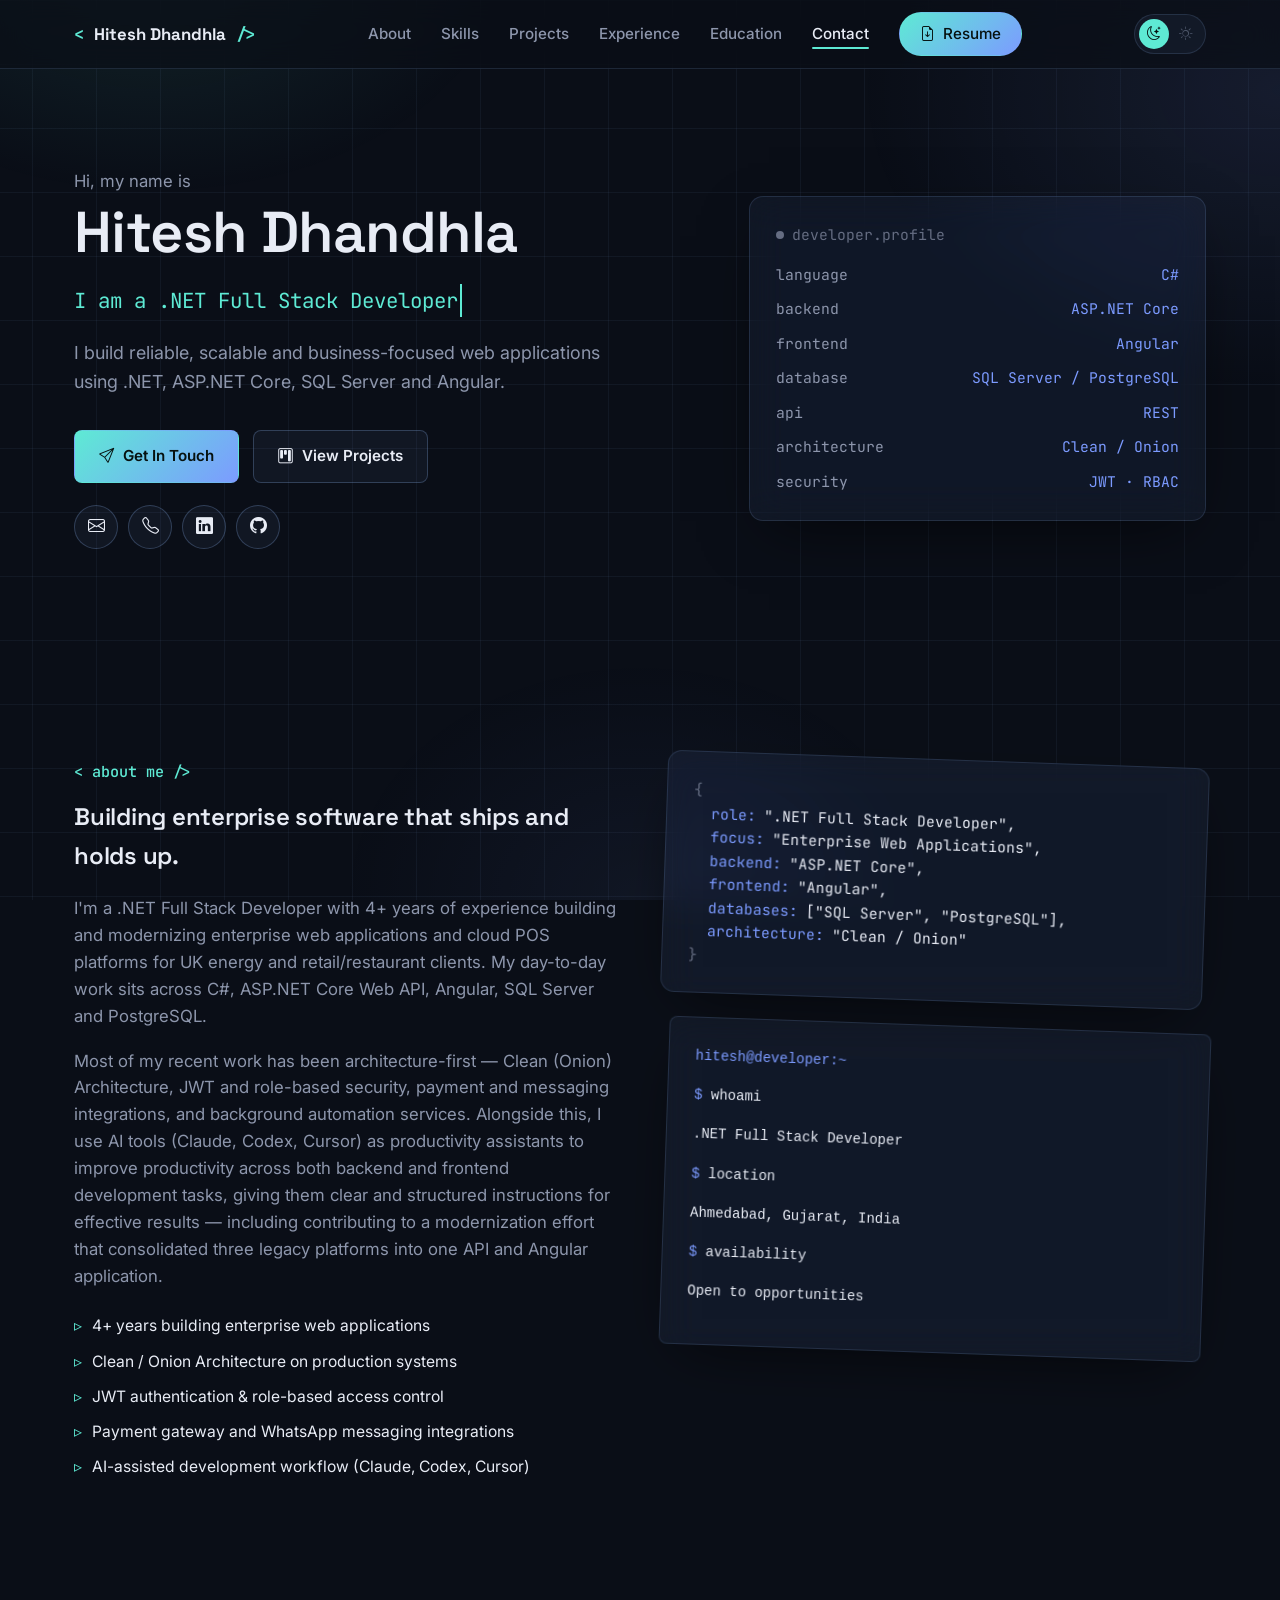
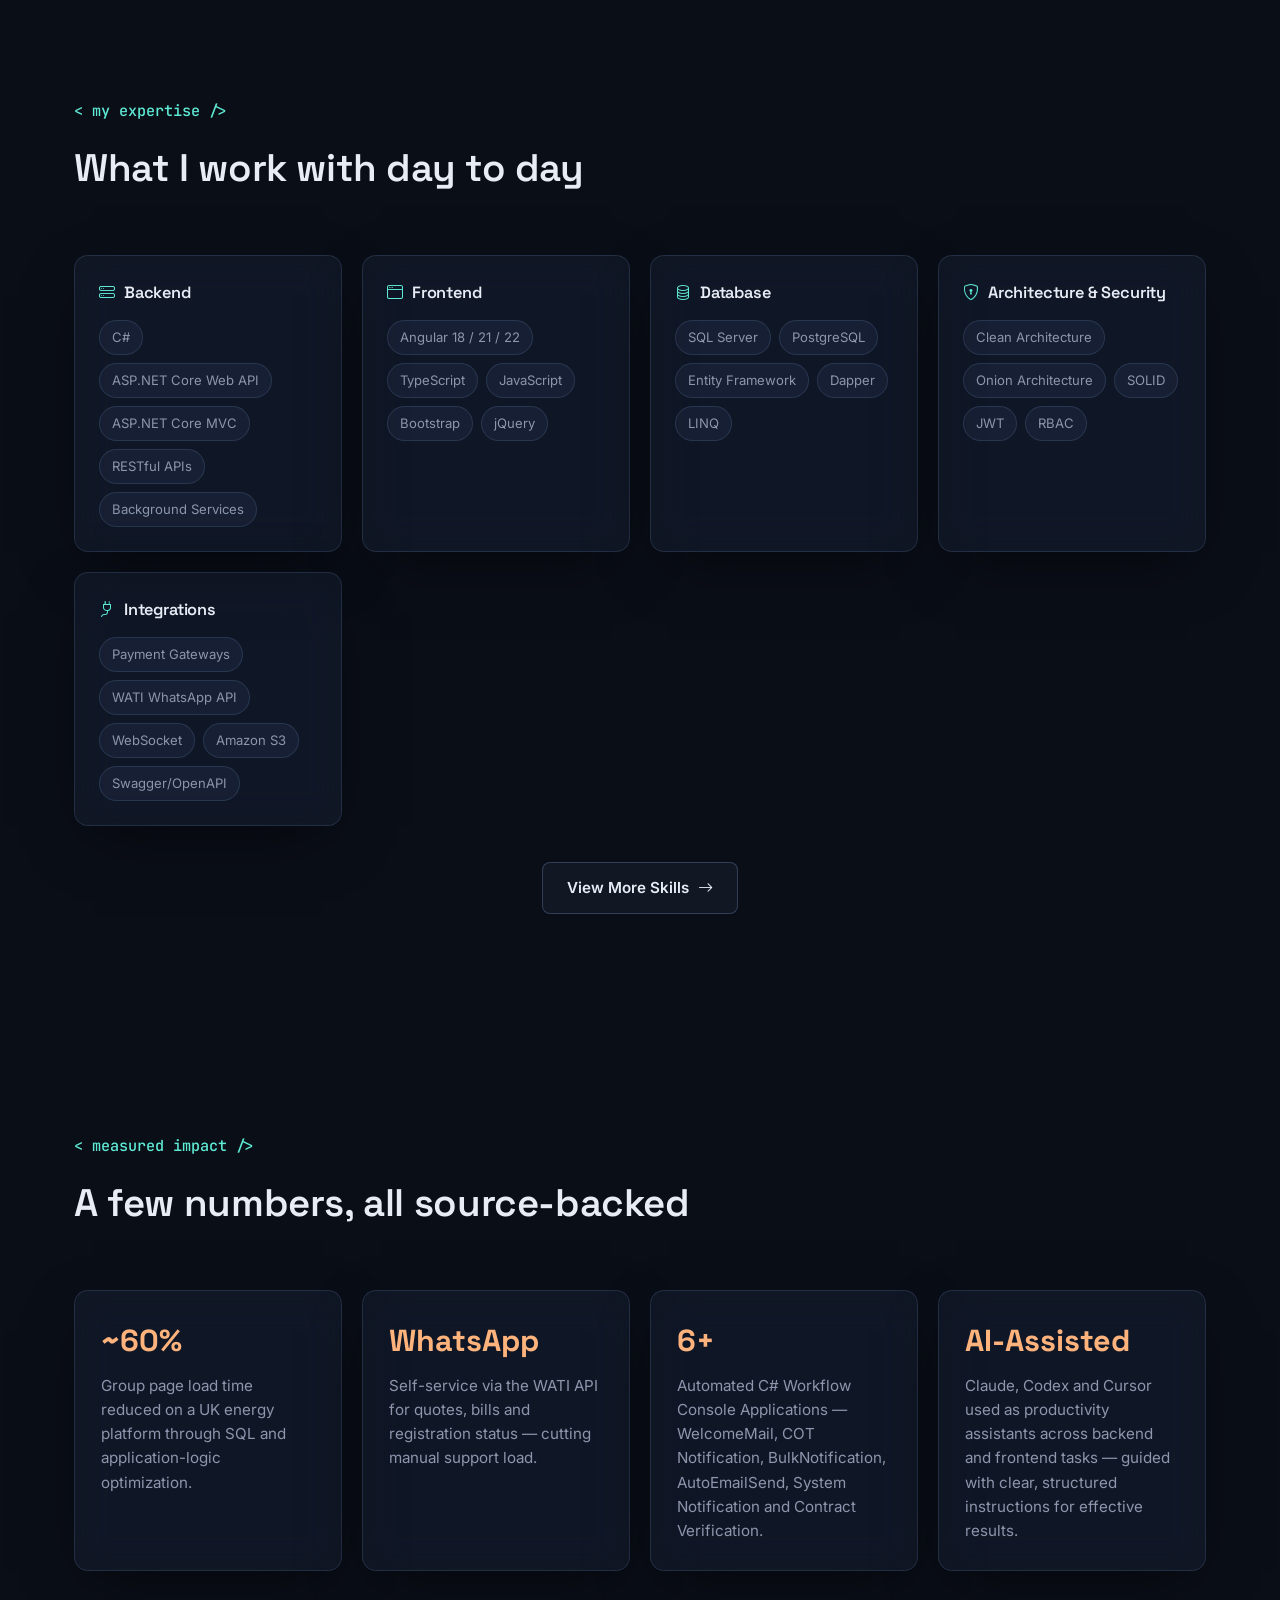
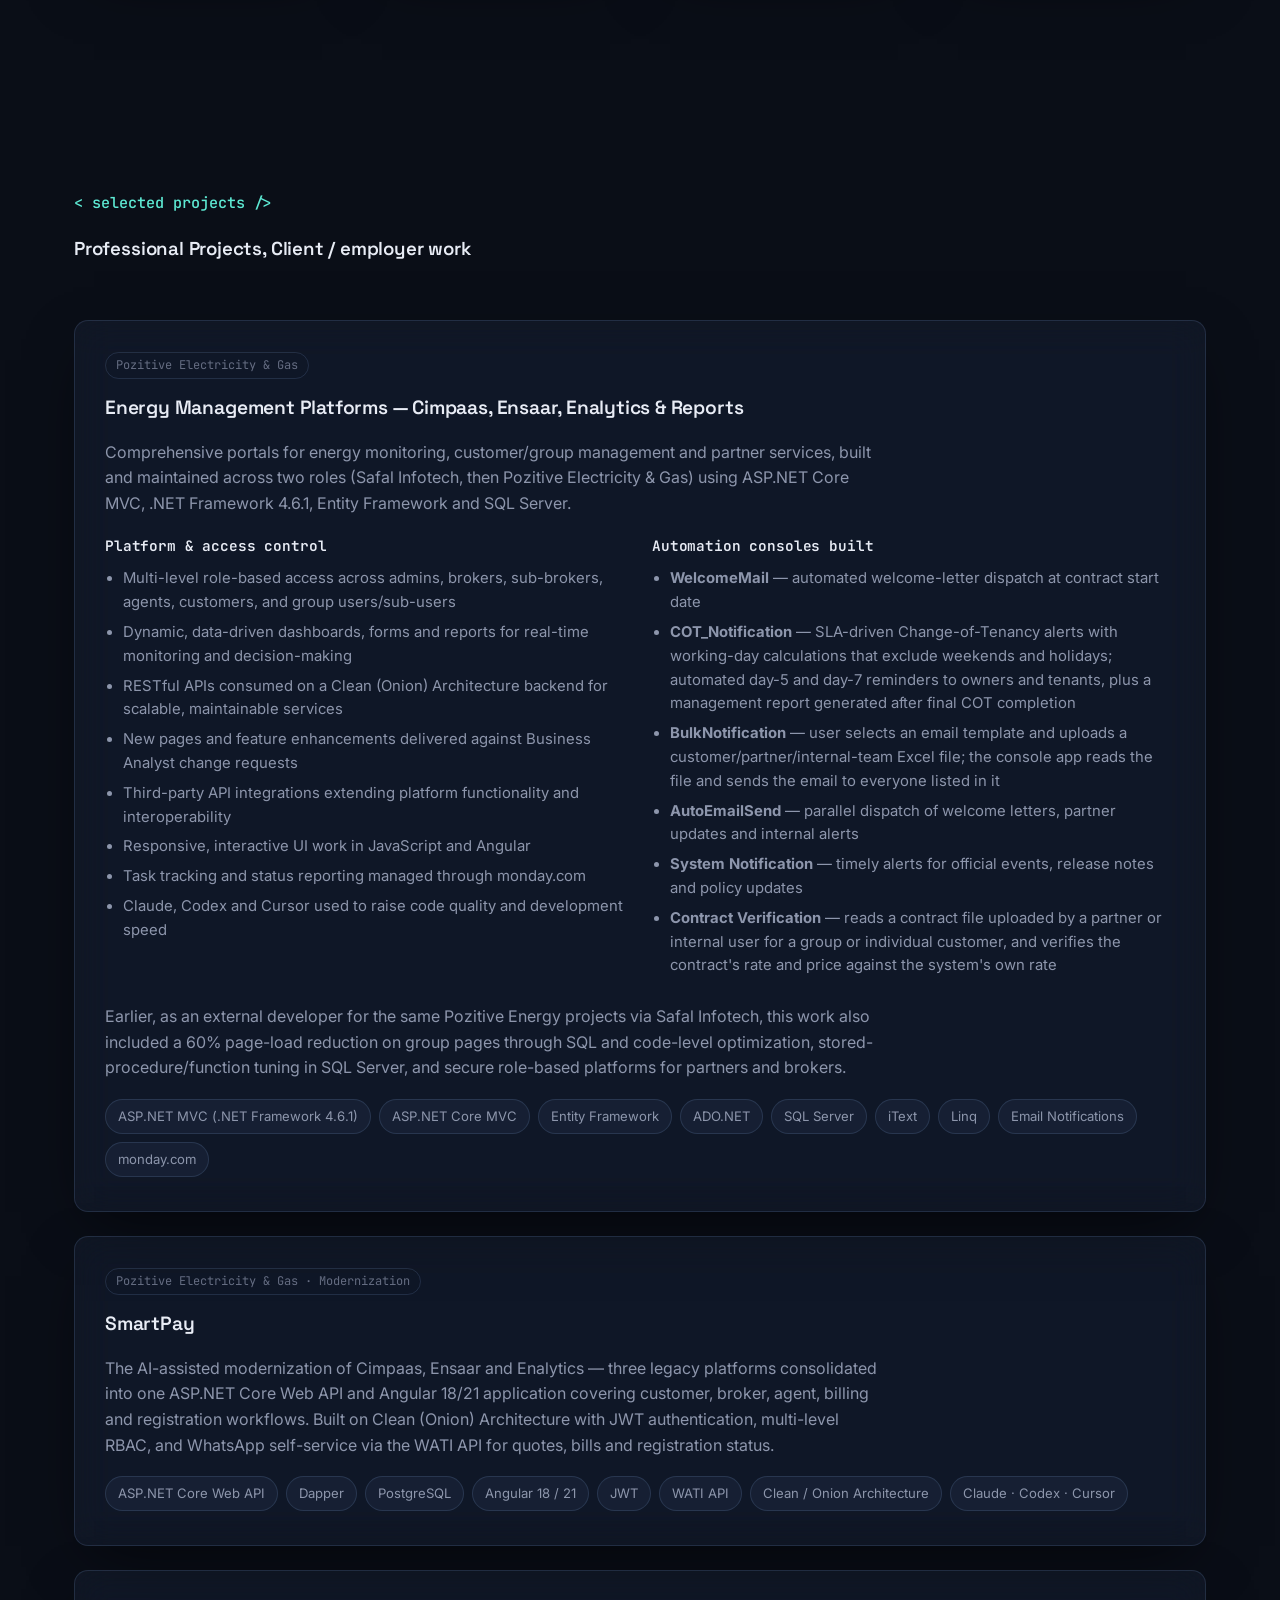
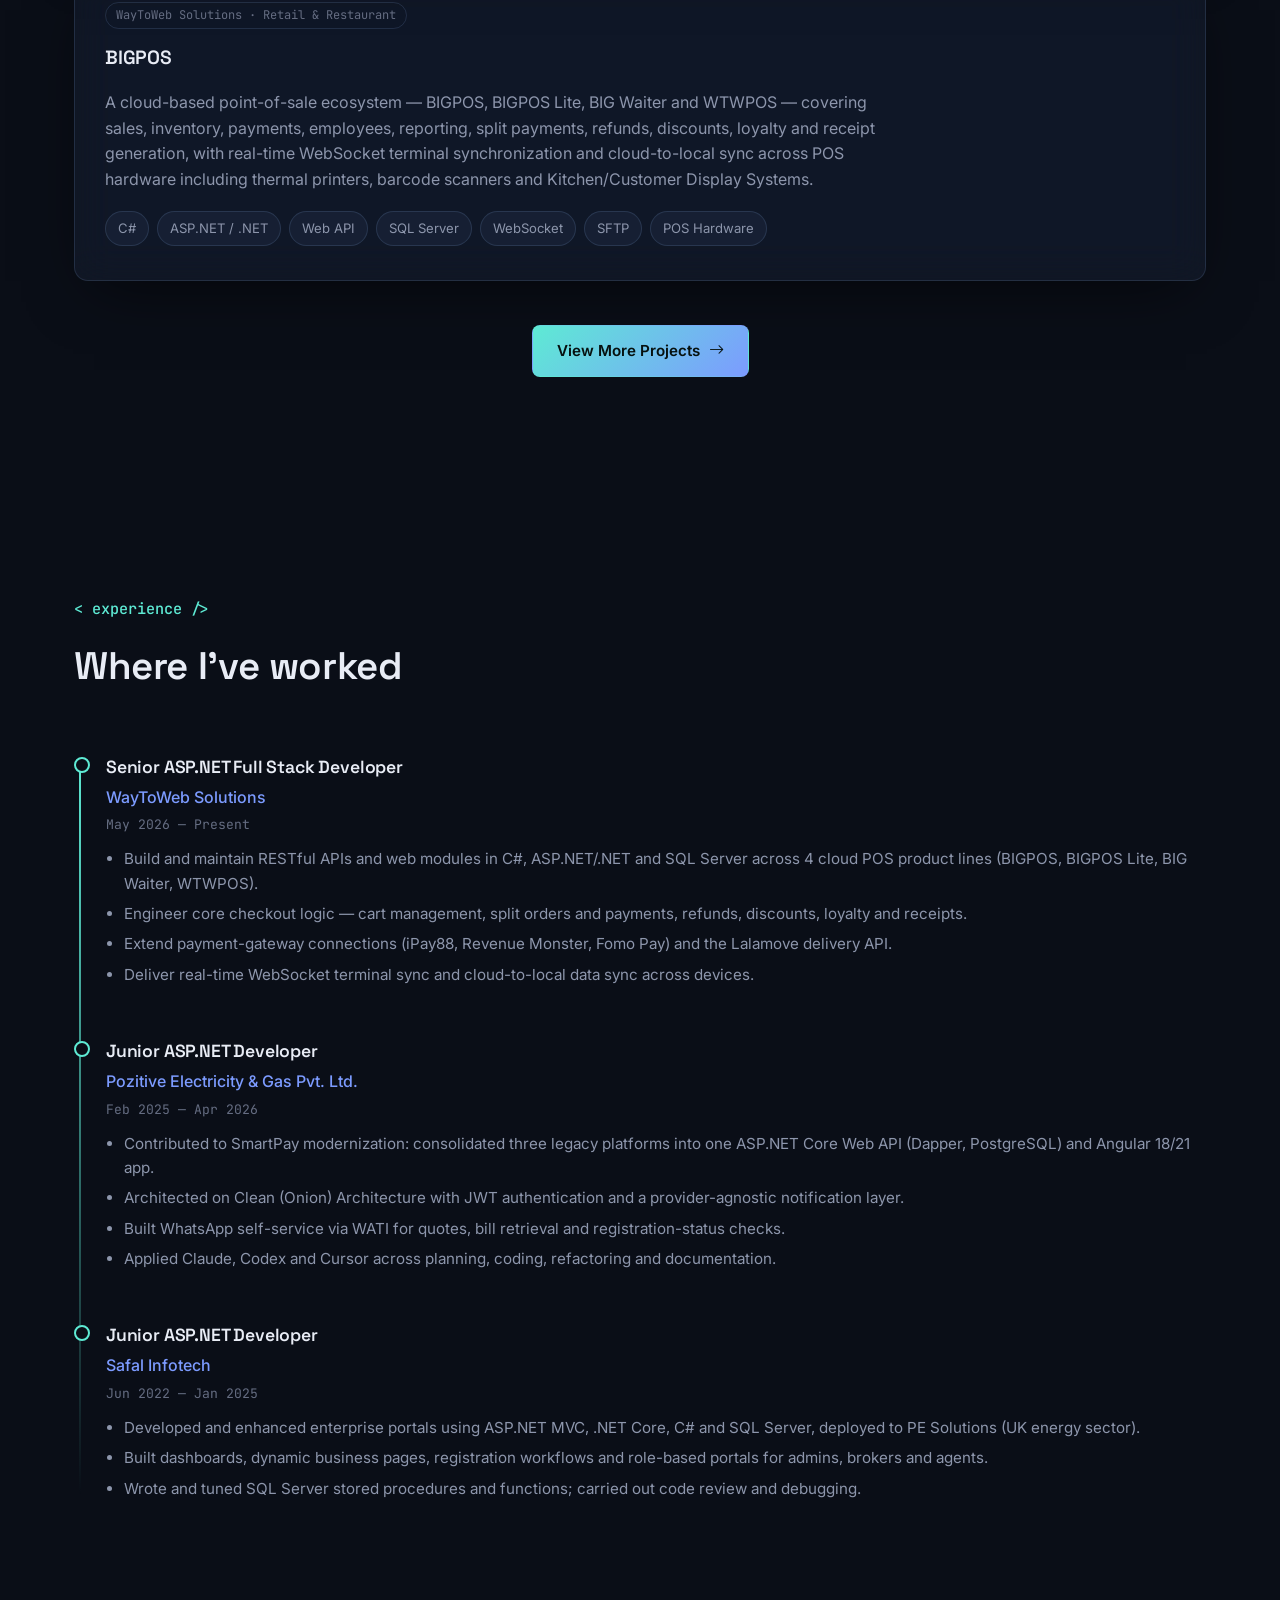
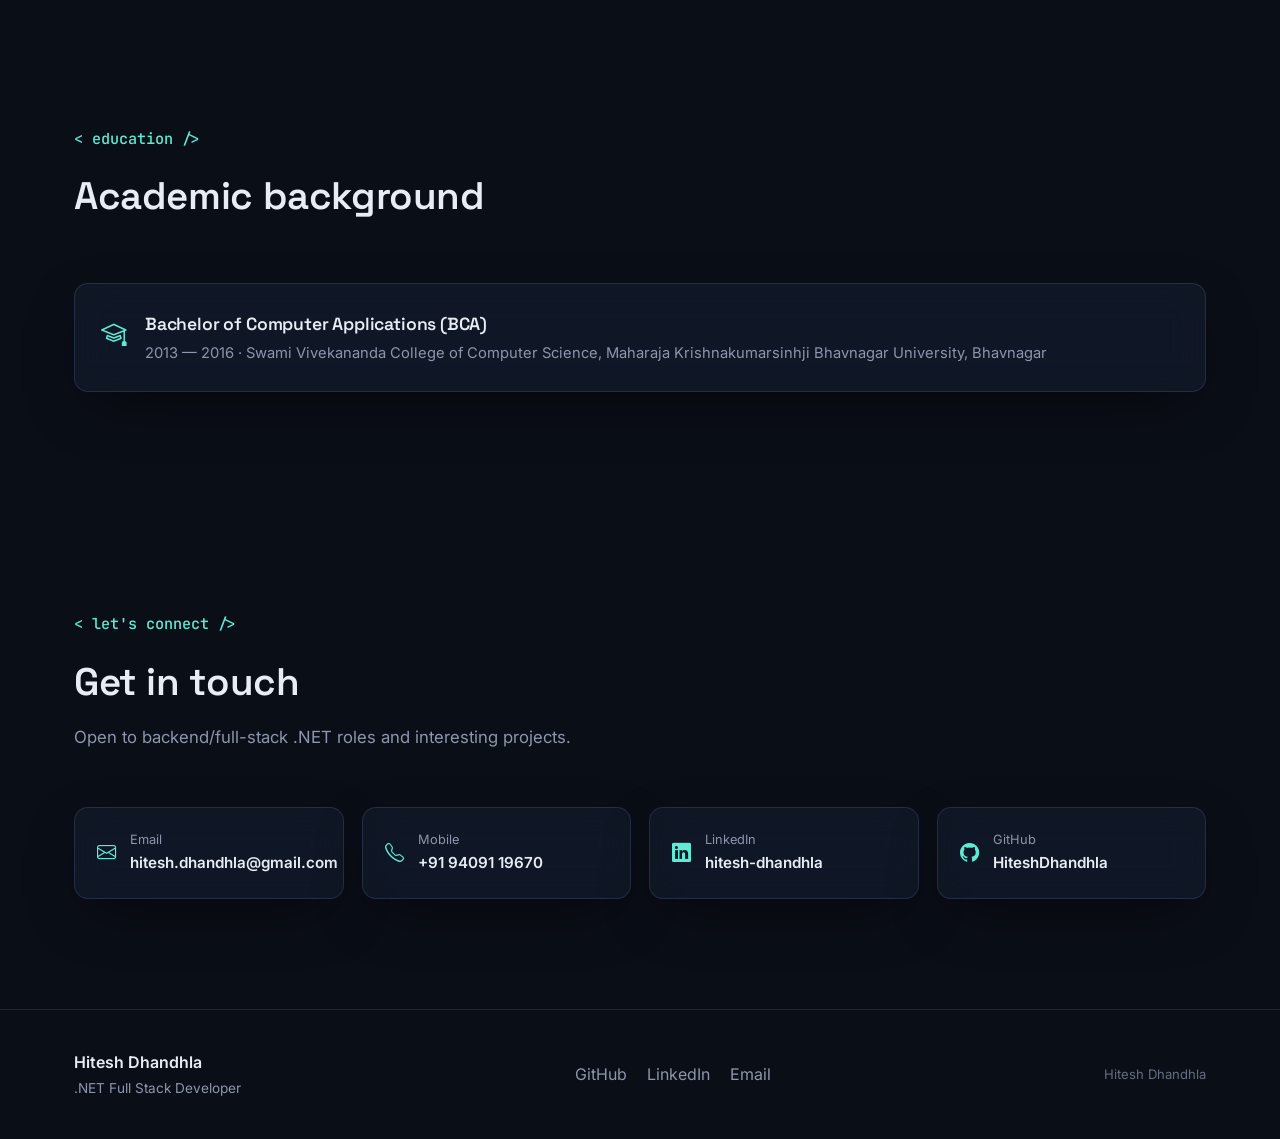
==== index.html @ 78065e62 "first commit" ====
<!doctype html>
<html lang="en">
<head>
<meta charset="UTF-8">
<meta name="viewport" content="width=device-width, initial-scale=1">
<title>Hitesh Dhandhla | .NET Full Stack Developer</title>
<meta name="description" content="Hitesh Dhandhla — .NET Full Stack Developer building reliable, scalable web applications with ASP.NET Core, Angular and SQL Server.">

<meta property="og:title" content="Hitesh Dhandhla | .NET Full Stack Developer">
<meta property="og:description" content="I build reliable, scalable and business-focused web applications using .NET, ASP.NET Core, SQL Server and Angular.">
<meta property="og:type" content="website">
<meta property="og:url" content="https://HiteshDhandhla.github.io/">
<meta name="twitter:card" content="summary">

<link rel="icon" href="assets/favicon/favicon.svg" type="image/svg+xml">

<link rel="stylesheet" href="https://cdn.jsdelivr.net/npm/bootstrap-icons@1.11.3/font/bootstrap-icons.css">
<link rel="stylesheet" href="https://cdn.jsdelivr.net/npm/aos@2.3.4/dist/aos.css">
<link rel="stylesheet" href="assets/css/style.css">
</head>
<body>

<div class="bg-schematic" aria-hidden="true"></div>
<div class="bg-glow" aria-hidden="true"></div>

<nav class="site-nav">
  <div class="container-narrow">
    <a href="index.html" class="brand"><span class="bracket">&lt;</span>Hitesh Dhandhla<span class="bracket">/&gt;</span></a>

    <ul class="nav-links" id="nav-links">
      <li><a href="#about">About</a></li>
      <li><a href="#expertise">Skills</a></li>
      <li><a href="#projects">Projects</a></li>
      <li><a href="#experience">Experience</a></li>
      <li><a href="#education">Education</a></li>
      <li><a href="#contact">Contact</a></li>
      <li><a class="nav-cta" href="resume/Hitesh_Dhandhla.pdf" target="_blank" rel="noopener"><i class="bi bi-file-earmark-arrow-down"></i> Resume</a></li>
    </ul>

    <div class="nav-right">
      <div class="theme-switch" role="group" aria-label="Theme">
        <button type="button" data-theme="dark" aria-pressed="true" aria-label="Dark theme"><i class="bi bi-moon-stars"></i></button>
        <button type="button" data-theme="light" aria-pressed="false" aria-label="Light theme"><i class="bi bi-sun"></i></button>
      </div>
      <button class="nav-toggle" aria-label="Open menu" aria-expanded="false" aria-controls="nav-links">
        <i class="bi bi-list"></i>
      </button>
    </div>
  </div>
</nav>

<main>

  <!-- Hero -->
  <section class="hero">
    <div class="container-narrow hero-grid">
      <div>
        <p class="hero-eyebrow" data-aos="fade-up">Hi, my name is</p>
        <h1 data-aos="fade-up" data-aos-delay="80">Hitesh Dhandhla</h1>
        <p class="hero-role" data-aos="fade-up" data-aos-delay="160">I am a <span id="hero-role-text"></span><span class="cursor">&nbsp;</span></p>
        <p class="hero-desc" data-aos="fade-up" data-aos-delay="240">I build reliable, scalable and business-focused web applications using .NET, ASP.NET Core, SQL Server and Angular.</p>
        <div class="hero-actions" data-aos="fade-up" data-aos-delay="320">
          <a href="#contact" class="btn btn-primary"><i class="bi bi-send"></i> Get In Touch</a>
          <a href="projects.html" class="btn btn-ghost"><i class="bi bi-kanban"></i> View Projects</a>
        </div>
        <div class="icon-btn-row" data-aos="fade-up" data-aos-delay="380">
          <a href="mailto:hitesh.dhandhla@gmail.com" class="icon-btn" aria-label="Email Hitesh"><i class="bi bi-envelope"></i></a>
          <a href="tel:+919409119670" class="icon-btn" aria-label="Call Hitesh"><i class="bi bi-telephone"></i></a>
          <a href="https://linkedin.com/in/hitesh-dhandhla" target="_blank" rel="noopener" class="icon-btn" aria-label="Hitesh on LinkedIn"><i class="bi bi-linkedin"></i></a>
          <a href="https://github.com/HiteshDhandhla" target="_blank" rel="noopener" class="icon-btn" aria-label="Hitesh on GitHub"><i class="bi bi-github"></i></a>
        </div>
      </div>

      <div class="glass dev-panel" data-aos="fade-left" data-aos-delay="200">
        <div class="panel-title"><span class="dot"></span> developer.profile</div>
        <ul>
          <li><span class="key">language</span><span class="val">C#</span></li>
          <li><span class="key">backend</span><span class="val">ASP.NET Core</span></li>
          <li><span class="key">frontend</span><span class="val">Angular</span></li>
          <li><span class="key">database</span><span class="val">SQL Server / PostgreSQL</span></li>
          <li><span class="key">api</span><span class="val">REST</span></li>
          <li><span class="key">architecture</span><span class="val">Clean / Onion</span></li>
          <li><span class="key">security</span><span class="val">JWT · RBAC</span></li>
        </ul>
      </div>
    </div>
  </section>

  <!-- About -->
  <section id="about">
    <div class="container-narrow">
      <div class="about-grid">
        <div data-aos="fade-up">
          <span class="code-label">&lt; about me /&gt;</span>
          <h2 style="margin-top:14px;">Building enterprise software that ships and holds up.</h2>
          <div class="about-copy" style="margin-top:20px;">
            <p>I'm a .NET Full Stack Developer with 4+ years of experience building and modernizing enterprise web applications and cloud POS platforms for UK energy and retail/restaurant clients. My day-to-day work sits across C#, ASP.NET Core Web API, Angular, SQL Server and PostgreSQL.</p>
            <!-- <p>Most of my recent work has been architecture-first — Clean (Onion) Architecture, JWT and role-based security, payment and messaging integrations, and background automation services — including contributing to an AI-assisted modernization (Claude, Codex, Cursor) that consolidated three legacy platforms into one API and Angular application.</p> -->
          <p>Most of my recent work has been architecture-first — Clean (Onion) Architecture, JWT and role-based security, payment and messaging integrations, and background automation services. Alongside this, I use AI tools (Claude, Codex, Cursor) as productivity assistants to improve productivity across both backend and frontend development tasks, giving them clear and structured instructions for effective results — including contributing to a modernization effort that consolidated three legacy platforms into one API and Angular application.</p>
		  </div>
          <ul class="about-highlights">
            <li>4+ years building enterprise web applications</li>
            <li>Clean / Onion Architecture on production systems</li>
            <li>JWT authentication &amp; role-based access control</li>
            <li>Payment gateway and WhatsApp messaging integrations</li>
            <li>AI-assisted development workflow (Claude, Codex, Cursor)</li>
          </ul>
        </div>

        <div data-aos="fade-left">
        <div class="glass snapshot-card">
          <div><span class="brace">{</span></div>
          <div class="snapshot-row"><span class="k">role:</span><span class="v">".NET Full Stack Developer",</span></div>
          <div class="snapshot-row"><span class="k">focus:</span><span class="v">"Enterprise Web Applications",</span></div>
          <div class="snapshot-row"><span class="k">backend:</span><span class="v">"ASP.NET Core",</span></div>
          <div class="snapshot-row"><span class="k">frontend:</span><span class="v">"Angular",</span></div>
          <div class="snapshot-row"><span class="k">databases:</span><span class="v">["SQL Server", "PostgreSQL"],</span></div>
          <div class="snapshot-row"><span class="k">architecture:</span><span class="v">"Clean / Onion"</span></div>
          <div><span class="brace">}</span></div>
        </div>
<div class="glass terminal">
      <div class="terminal-top">hitesh@developer:~</div>
      <p><span>$</span> whoami</p>
      <p>.NET Full Stack Developer</p>
      <p><span>$</span> location</p>
      <p>Ahmedabad, Gujarat, India</p>
      <p><span>$</span> availability</p>
      <p>Open to opportunities</p>
    </div>
      </div>
      </div>
    </div>
  </section>

  <!-- Expertise preview -->
  <section id="expertise">
    <div class="container-narrow">
      <div class="section-head" data-aos="fade-up">
        <span class="code-label">&lt; my expertise /&gt;</span>
        <h2>What I work with day to day</h2>
        <!-- <p>A curated snapshot — the full breakdown lives on the dedicated skills page.</p> -->
      </div>

      <div class="skill-groups" data-aos="fade-up">
        <div class="glass skill-card">
          <h3><i class="bi bi-hdd-stack"></i> Backend</h3>
          <div class="chip-row">
            <span class="chip">C#</span><span class="chip">ASP.NET Core Web API</span><span class="chip">ASP.NET Core MVC</span><span class="chip">RESTful APIs</span><span class="chip">Background Services</span>
          </div>
        </div>
        <div class="glass skill-card">
          <h3><i class="bi bi-window"></i> Frontend</h3>
          <div class="chip-row">
            <span class="chip">Angular 18 / 21 / 22</span><span class="chip">TypeScript</span><span class="chip">JavaScript</span><span class="chip">Bootstrap</span><span class="chip">jQuery</span>
          </div>
        </div>
        <div class="glass skill-card">
          <h3><i class="bi bi-database"></i> Database</h3>
          <div class="chip-row">
            <span class="chip">SQL Server</span><span class="chip">PostgreSQL</span><span class="chip">Entity Framework</span><span class="chip">Dapper</span><span class="chip">LINQ</span>
          </div>
        </div>
        <div class="glass skill-card">
          <h3><i class="bi bi-shield-lock"></i> Architecture &amp; Security</h3>
          <div class="chip-row">
            <span class="chip">Clean Architecture</span><span class="chip">Onion Architecture</span><span class="chip">SOLID</span><span class="chip">JWT</span><span class="chip">RBAC</span>
          </div>
        </div>
        <div class="glass skill-card">
          <h3><i class="bi bi-plug"></i> Integrations</h3>
          <div class="chip-row">
            <span class="chip">Payment Gateways</span><span class="chip">WATI WhatsApp API</span><span class="chip">WebSocket</span><span class="chip">Amazon S3</span><span class="chip">Swagger/OpenAPI</span>
          </div>
        </div>
      </div>

      <div data-aos="fade-up" style="text-align:center; margin-top:36px;">
        <a href="skills.html" class="btn btn-ghost">View More Skills <i class="bi bi-arrow-right"></i></a>
      </div>
    </div>
  </section>

  <!-- Achievements -->
  <section id="achievements">
    <div class="container-narrow">
      <div class="section-head" data-aos="fade-up">
        <span class="code-label">&lt; measured impact /&gt;</span>
        <h2>A few numbers, all source-backed</h2>
      </div>
      <div class="stat-row" data-aos="fade-up">
        <div class="glass stat-card">
          <div class="stat-num">~60%</div>
          <p>Group page load time reduced on a UK energy platform through SQL and application-logic optimization.</p>
        </div>
        <!-- <div class="glass stat-card"> -->
          <!-- <div class="stat-num">3 → 1</div> -->
          <!-- <p>Legacy platforms (Cimpaas, Ensaar, Enalytics) consolidated into a single ASP.NET Core API + Angular app.</p> -->
        <!-- </div> -->
        <!-- <div class="glass stat-card"> -->
          <!-- <div class="stat-num">3</div> -->
          <!-- <p>Payment gateways integrated, plus real-time WebSocket terminal sync across 4 POS products.</p> -->
        <!-- </div> -->
        <div class="glass stat-card">
          <div class="stat-num">WhatsApp</div>
          <p>Self-service via the WATI API for quotes, bills and registration status — cutting manual support load.</p>
		</div>
         <div class="glass stat-card">
           <div class="stat-num">6+</div>
           <p>Automated C# Workflow Console Applications — WelcomeMail, COT Notification, BulkNotification, AutoEmailSend, System Notification and Contract Verification.</p> 
       </div> 
        <!-- <div class="glass stat-card"> -->
          <!-- <div class="stat-num">6+</div> -->
          <!-- <p>User roles under one multi-level RBAC model — admins, brokers, sub-brokers, agents, customers and group sub-users.</p> -->
        <!-- </div> -->
        <div class="glass stat-card">
          <div class="stat-num">AI-Assisted</div>
            <p>Claude, Codex and Cursor used as productivity assistants across backend and frontend tasks — guided with clear, structured instructions for effective results.</p>
        </div>
      </div>
    </div>
  </section>

  <!-- Selected projects -->
  <section id="projects">
    <div class="container-narrow">
      <div class="section-head" data-aos="fade-up">
        <span class="code-label">&lt; selected projects /&gt;</span>
        <h3>Professional Projects, Client / employer work</h3>        
      </div>

      <!-- <div class="project-grid" data-aos="fade-up"> -->
         <article class="glass org-card" data-aos="fade-up">
        <span class="org-label">Pozitive Electricity & Gas</span>
        <h3>Energy Management Platforms — Cimpaas, Ensaar, Enalytics &amp; Reports</h3>
        <p class="desc">Comprehensive portals for energy monitoring, customer/group management and partner services, built and maintained across two roles (Safal Infotech, then Pozitive Electricity &amp; Gas) using ASP.NET Core MVC, .NET Framework 4.6.1, Entity Framework and SQL Server.</p>

        <div class="detail-columns">
          <div>
            <h4>Platform &amp; access control</h4>
            <ul>
              <li>Multi-level role-based access across admins, brokers, sub-brokers, agents, customers, and group users/sub-users</li>
              <li>Dynamic, data-driven dashboards, forms and reports for real-time monitoring and decision-making</li>
              <li>RESTful APIs consumed on a Clean (Onion) Architecture backend for scalable, maintainable services</li>
              <li>New pages and feature enhancements delivered against Business Analyst change requests</li>
              <li>Third-party API integrations extending platform functionality and interoperability</li>
              <li>Responsive, interactive UI work in JavaScript and Angular</li>
              <li>Task tracking and status reporting managed through monday.com</li>
              <li>Claude, Codex and Cursor used to raise code quality and development speed</li>
            </ul>
          </div>
          <div>
            <h4>Automation consoles built</h4>
            <ul>
  <li><strong>WelcomeMail</strong> — automated welcome-letter dispatch at contract start date</li>
  <li><strong>COT_Notification</strong> — SLA-driven Change-of-Tenancy alerts with working-day calculations that exclude weekends and holidays; automated day-5 and day-7 reminders to owners and tenants, plus a management report generated after final COT completion</li>
  <li><strong>BulkNotification</strong> — user selects an email template and uploads a customer/partner/internal-team Excel file; the console app reads the file and sends the email to everyone listed in it</li>
  <li><strong>AutoEmailSend</strong> — parallel dispatch of welcome letters, partner updates and internal alerts</li>
  <li><strong>System Notification</strong> — timely alerts for official events, release notes and policy updates</li>
  <li><strong>Contract Verification</strong> — reads a contract file uploaded by a partner or internal user for a group or individual customer, and verifies the contract's rate and price against the system's own rate</li>
</ul>
          </div>
        </div>

        <p class="desc" style="margin-top:4px;">Earlier, as an external developer for the same Pozitive Energy projects via Safal Infotech, this work also included a 60% page-load reduction on group pages through SQL and code-level optimization, stored-procedure/function tuning in SQL Server, and secure role-based platforms for partners and brokers.</p>

        <div class="chip-row">
          <span class="chip">ASP.NET MVC (.NET Framework 4.6.1)</span><span class="chip">ASP.NET Core MVC</span>
          <span class="chip">Entity Framework</span><span class="chip">ADO.NET</span><span class="chip">SQL Server</span><span class="chip">iText</span>
          <span class="chip">Linq</span><span class="chip">Email Notifications</span><span class="chip">monday.com</span>
        </div>
      </article>

      <article class="glass org-card" data-aos="fade-up">
        <span class="org-label">Pozitive Electricity &amp; Gas · Modernization</span>
        <h3>SmartPay</h3>
        <p class="desc">The AI-assisted modernization of Cimpaas, Ensaar and Enalytics — three legacy platforms consolidated into one ASP.NET Core Web API and Angular 18/21 application covering customer, broker, agent, billing and registration workflows. Built on Clean (Onion) Architecture with JWT authentication, multi-level RBAC, and WhatsApp self-service via the WATI API for quotes, bills and registration status.</p>
        <div class="chip-row">
          <span class="chip">ASP.NET Core Web API</span><span class="chip">Dapper</span><span class="chip">PostgreSQL</span>
          <span class="chip">Angular 18 / 21</span><span class="chip">JWT</span><span class="chip">WATI API</span>
          <span class="chip">Clean / Onion Architecture</span><span class="chip">Claude · Codex · Cursor</span>
        </div>
      </article>

      <article class="glass org-card" data-aos="fade-up">
        <span class="org-label">WayToWeb Solutions · Retail &amp; Restaurant</span>
        <h3>BIGPOS</h3>
        <p class="desc">A cloud-based point-of-sale ecosystem — BIGPOS, BIGPOS Lite, BIG Waiter and WTWPOS — covering sales, inventory, payments, employees, reporting, split payments, refunds, discounts, loyalty and receipt generation, with real-time WebSocket terminal synchronization and cloud-to-local sync across POS hardware including thermal printers, barcode scanners and Kitchen/Customer Display Systems.</p>
        <div class="chip-row">
          <span class="chip">C#</span><span class="chip">ASP.NET / .NET</span><span class="chip">Web API</span><span class="chip">SQL Server</span>
          <span class="chip">WebSocket</span><span class="chip">SFTP</span><span class="chip">POS Hardware</span>
        </div>
      </article>
    
      <!-- </div> -->

      <!-- In-progress teaser strip -->
      <!-- <div data-aos="fade-up" style="margin-top:40px;"> -->
        <!-- <p class="code-label" style="margin-bottom:16px; display:block;">&lt; currently building /&gt;</p> -->
        <!-- <div class="progress-strip"> -->
          <!-- <div class="glass progress-card"> -->
            <!-- <span class="status-chip">Planning &amp; Architecture</span> -->
            <!-- <h4>DhanvantariCare</h4> -->
            <!-- <p>A modular Clean/Onion-Architecture healthcare platform spanning hospitals, clinics, pharmacy, labs and a patient portal.</p> -->
            <!-- <a href="projects.html#dhanvantaricare">View roadmap <i class="bi bi-arrow-right"></i></a> -->
          <!-- </div> -->
          <!-- <div class="glass progress-card"> -->
            <!-- <span class="status-chip">Planning &amp; Architecture</span> -->
            <!-- <h4>RatnakarLabs — Ratnakar Commerce</h4> -->
            <!-- <p>A microservices e-commerce platform behind a YARP gateway, with matching Angular and React clients.</p> -->
            <!-- <a href="projects.html#ratnakarlabs">View roadmap <i class="bi bi-arrow-right"></i></a> -->
          <!-- </div> -->
        <!-- </div> -->
      <!-- </div> -->

      <div data-aos="fade-up" style="text-align:center; margin-top:44px;">
        <a href="projects.html" class="btn btn-primary">View More Projects <i class="bi bi-arrow-right"></i></a>
      </div>
    </div>
  </section>

  <!-- Experience -->
  <section id="experience">
    <div class="container-narrow">
      <div class="section-head" data-aos="fade-up">
        <span class="code-label">&lt; experience /&gt;</span>
        <h2>Where I've worked</h2>
      </div>

      <div class="timeline" data-aos="fade-up">
        <div class="timeline-item">
          <h3 class="role">Senior ASP.NET Full Stack Developer</h3>
          <p class="org">WayToWeb Solutions</p>
          <span class="dates">May 2026 — Present</span>
          <ul>
            <li>Build and maintain RESTful APIs and web modules in C#, ASP.NET/.NET and SQL Server across 4 cloud POS product lines (BIGPOS, BIGPOS Lite, BIG Waiter, WTWPOS).</li>
            <li>Engineer core checkout logic — cart management, split orders and payments, refunds, discounts, loyalty and receipts.</li>
            <li>Extend payment-gateway connections (iPay88, Revenue Monster, Fomo Pay) and the Lalamove delivery API.</li>
            <li>Deliver real-time WebSocket terminal sync and cloud-to-local data sync across devices.</li>
          </ul>
        </div>
        <div class="timeline-item">
          <h3 class="role">Junior ASP.NET Developer</h3>
          <p class="org">Pozitive Electricity &amp; Gas Pvt. Ltd.</p>
          <span class="dates">Feb 2025 — Apr 2026</span>
          <ul>
            <li>Contributed to SmartPay modernization: consolidated three legacy platforms into one ASP.NET Core Web API (Dapper, PostgreSQL) and Angular 18/21 app.</li>
            <li>Architected on Clean (Onion) Architecture with JWT authentication and a provider-agnostic notification layer.</li>
            <li>Built WhatsApp self-service via WATI for quotes, bill retrieval and registration-status checks.</li>
            <li>Applied Claude, Codex and Cursor across planning, coding, refactoring and documentation.</li>
          </ul>
        </div>
        <div class="timeline-item">
          <h3 class="role">Junior ASP.NET Developer</h3>
          <p class="org">Safal Infotech</p>
          <span class="dates">Jun 2022 — Jan 2025</span>
          <ul>
            <li>Developed and enhanced enterprise portals using ASP.NET MVC, .NET Core, C# and SQL Server, deployed to PE Solutions (UK energy sector).</li>
            <li>Built dashboards, dynamic business pages, registration workflows and role-based portals for admins, brokers and agents.</li>
            <li>Wrote and tuned SQL Server stored procedures and functions; carried out code review and debugging.</li>
          </ul>
        </div>
      </div>
    </div>
  </section>

  <!-- Education -->
  <section id="education">
    <div class="container-narrow">
      <div class="section-head" data-aos="fade-up">
        <span class="code-label">&lt; education /&gt;</span>
        <h2>Academic background</h2>
      </div>
      <div class="glass edu-card" data-aos="fade-up">
        <i class="bi bi-mortarboard"></i>
        <div>
          <h3>Bachelor of Computer Applications (BCA)</h3>
          <p>2013 — 2016 · Swami Vivekananda College of Computer Science, Maharaja Krishnakumarsinhji Bhavnagar University, Bhavnagar</p>
        </div>
      </div>
    </div>
  </section>

  <!-- Contact -->
  <section id="contact">
    <div class="container-narrow">
      <div class="section-head" data-aos="fade-up">
        <span class="code-label">&lt; let's connect /&gt;</span>
        <h2>Get in touch</h2>
        <p>Open to backend/full-stack .NET roles and interesting projects.</p>
      </div>
      <div class="contact-grid" data-aos="fade-up">
        <a class="glass contact-card" href="mailto:hitesh.dhandhla@gmail.com">
          <i class="bi bi-envelope"></i>
          <div><span class="label">Email</span><span class="value">hitesh.dhandhla@gmail.com</span></div>
        </a>
        <a class="glass contact-card" href="tel:+919409119670">
          <i class="bi bi-telephone"></i>
          <div><span class="label">Mobile</span><span class="value">+91 94091 19670</span></div>
        </a>
        <a class="glass contact-card" href="https://linkedin.com/in/hitesh-dhandhla" target="_blank" rel="noopener">
          <i class="bi bi-linkedin"></i>
          <div><span class="label">LinkedIn</span><span class="value">hitesh-dhandhla</span></div>
        </a>
        <a class="glass contact-card" href="https://github.com/HiteshDhandhla" target="_blank" rel="noopener">
          <i class="bi bi-github"></i>
          <div><span class="label">GitHub</span><span class="value">HiteshDhandhla</span></div>
        </a>
      </div>
    </div>
  </section>

</main>

<footer>
  <div class="container-narrow footer-row">
    <div class="footer-brand">Hitesh Dhandhla<span>.NET Full Stack Developer</span></div>
    <div class="footer-links">
      <a href="https://github.com/HiteshDhandhla" target="_blank" rel="noopener">GitHub</a>
      <a href="https://linkedin.com/in/hitesh-dhandhla" target="_blank" rel="noopener">LinkedIn</a>
      <a href="mailto:hitesh.dhandhla@gmail.com">Email</a>
    </div>
    <!-- <div class="footer-meta">&copy; <span id="footer-year"></span> Hitesh Dhandhla · Built with HTML, CSS &amp; JavaScript</div> -->
    <div class="footer-meta">Hitesh Dhandhla</div>
  </div>
</footer>

<script src="https://cdn.jsdelivr.net/npm/aos@2.3.4/dist/aos.js"></script>
<script src="assets/js/theme.js"></script>
<script src="assets/js/main.js"></script>
</body>
</html>
---- assets/css/style.css ----
/* ==========================================================================
   Hitesh Dhandhla — Portfolio
   Design language: "signal & schematic" — a dark engineering-blueprint
   surface (not a terminal-green hacker cliché), teal/indigo signal accents,
   glass panels that read like instrument panes rather than generic SaaS
   cards. Code-style labels are used sparingly, as the on-brand identity
   marker requested for the brief, not as decoration on every line.
   ========================================================================== */

/* ---- Fonts ---- */
@import url('https://fonts.googleapis.com/css2?family=Space+Grotesk:wght@400;500;600;700&family=Inter:wght@400;500;600;700&family=JetBrains+Mono:wght@400;500;600&display=swap');

/* ---- Design tokens ---- */
:root {
  color-scheme: dark;

  /* Dark (default) */
  --bg: #0a0e17;
  --bg-2: #0d1320;
  --surface: rgba(150, 180, 255, 0.055);
  --surface-strong: rgba(150, 180, 255, 0.09);
  --glass-border: rgba(150, 190, 255, 0.14);
  --glass-border-strong: rgba(150, 190, 255, 0.24);
  --text: #e8ecf5;
  --muted: #8d96ac;
  --muted-2: #656d82;
  --accent: #5eead4;       /* signal teal */
  --accent-2: #7c9bff;     /* indigo blue */
  --accent-warm: #ffb37c;  /* used only for the achievements strip */
  --danger: #ff8a8a;
  --shadow: 0 20px 60px -20px rgba(0, 0, 0, 0.65);
  --blur: 18px;
  --radius: 14px;
  --radius-sm: 8px;
  --grid-line: rgba(150, 190, 255, 0.06);
}

[data-theme="light"] {
  color-scheme: light;
  --bg: #f2f4fa;
  --bg-2: #e9edf6;
  --surface: rgba(20, 30, 60, 0.045);
  --surface-strong: rgba(20, 30, 60, 0.075);
  --glass-border: rgba(20, 30, 60, 0.10);
  --glass-border-strong: rgba(20, 30, 60, 0.18);
  --text: #10131c;
  --muted: #4b5468;
  --muted-2: #6b7488;
  --accent: #0d9e93;
  --accent-2: #3c5fe0;
  --accent-warm: #c9711f;
  --danger: #c23b3b;
  --shadow: 0 20px 50px -25px rgba(20, 30, 60, 0.35);
  --grid-line: rgba(20, 30, 60, 0.05);
}

/* ---- Reset / base ---- */
* { box-sizing: border-box; }
html { scroll-behavior: smooth; scroll-padding-top: 84px; }

body {
  margin: 0;
  background: var(--bg);
  color: var(--text);
  font-family: 'Inter', -apple-system, BlinkMacSystemFont, sans-serif;
  font-size: 16px;
  line-height: 1.6;
  transition: background-color .3s ease, color .3s ease;
  overflow-x: hidden;
}

h1, h2, h3, h4, .display-font {
  font-family: 'Space Grotesk', 'Inter', sans-serif;
  letter-spacing: -0.01em;
  font-weight: 600;
  color: var(--text);
}

.code-label {
  font-family: 'JetBrains Mono', monospace;
  font-size: 0.95rem;
  color: var(--accent);
  font-weight: 500;
}

a { color: var(--accent-2); text-decoration: none; }
a:hover { color: var(--accent); }

::selection { background: var(--accent); color: #06110f; }

.container-narrow {
  max-width: 1180px;
  margin: 0 auto;
  padding: 0 24px;
}

section { position: relative; padding: 110px 0; }
@media (max-width: 767px) { section { padding: 72px 0; } }

.section-head { max-width: 640px; margin-bottom: 56px; }
.section-head .code-label { display: block; margin-bottom: 14px; }
.section-head h2 { font-size: clamp(1.8rem, 3vw, 2.4rem); margin: 0 0 12px; }
.section-head p { color: var(--muted); margin: 0; font-size: 1.05rem; }

/* ---- Background schematic layer ---- */
.bg-schematic {
  position: fixed;
  inset: 0;
  z-index: -2;
  background-image:
    linear-gradient(var(--grid-line) 1px, transparent 1px),
    linear-gradient(90deg, var(--grid-line) 1px, transparent 1px);
  background-size: 64px 64px;
  background-position: center top;
}
.bg-glow {
  position: fixed;
  inset: 0;
  z-index: -1;
  pointer-events: none;
  background:
    radial-gradient(600px 400px at 12% -5%, rgba(94, 234, 212, 0.10), transparent 60%),
    radial-gradient(700px 500px at 100% 10%, rgba(124, 155, 255, 0.10), transparent 60%),
    radial-gradient(500px 400px at 50% 100%, rgba(124, 155, 255, 0.06), transparent 60%);
}

/* ---- Glass panel base ---- */
.glass {
  background: var(--surface);
  border: 1px solid var(--glass-border);
  border-radius: var(--radius);
  backdrop-filter: blur(var(--blur)) saturate(140%);
  -webkit-backdrop-filter: blur(var(--blur)) saturate(140%);
  box-shadow: var(--shadow);
}

/* Interactive card lift — applied to every card-style component so hover
   and click both give visible feedback, without touching the angled
   dev-panel/snapshot-card (they have their own tilt-based interaction). */
.skill-card, .stat-card, .project-card, .detail-card, .roadmap-card,
.org-card, .progress-card, .contact-card, .edu-card {
  transition: transform .2s ease, border-color .2s ease, box-shadow .2s ease;
}
.skill-card:hover, .stat-card:hover, .project-card:hover, .detail-card:hover,
.roadmap-card:hover, .org-card:hover, .progress-card:hover, .contact-card:hover,
.edu-card:hover {
  transform: translateY(-6px);
  border-color: var(--glass-border-strong);
  box-shadow: 0 26px 60px -22px rgba(0, 0, 0, 0.55), 0 0 0 1px var(--glass-border-strong) inset;
}
.skill-card:active, .stat-card:active, .project-card:active, .detail-card:active,
.roadmap-card:active, .org-card:active, .progress-card:active, .contact-card:active,
.edu-card:active {
  transform: translateY(-2px) scale(.99);
}

/* ---- Navigation ---- */
.site-nav {
  position: fixed;
  top: 0; left: 0; right: 0;
  z-index: 100;
  background: color-mix(in srgb, var(--bg) 72%, transparent);
  border-bottom: 1px solid var(--glass-border);
  backdrop-filter: blur(14px);
  -webkit-backdrop-filter: blur(14px);
}
.site-nav .container-narrow {
  display: flex;
  align-items: center;
  justify-content: space-between;
  height: 68px;
}
.brand {
  font-family: 'Space Grotesk', sans-serif;
  font-weight: 700;
  font-size: 1.05rem;
  color: var(--text);
  display: flex;
  align-items: center;
  gap: 10px;
}
.brand .bracket { color: var(--accent); font-family: 'JetBrains Mono', monospace; }

.nav-links {
  display: flex;
  align-items: center;
  gap: 30px;
  list-style: none;
  margin: 0; padding: 0;
}
.nav-links a {
  color: var(--muted);
  font-size: 0.95rem;
  font-weight: 500;
  position: relative;
  /*padding: 4px 0; */
}
.nav-links a:hover, .nav-links a.active { color: var(--text); }
.nav-links a.active::after {
  content: '';
  position: absolute;
  left: 0; right: 0; bottom: -6px;
  height: 2px;
  background: var(--accent);
  border-radius: 2px;
}
.nav-cta {
  display: inline-flex;
  align-items: center;
  gap: 8px;
  padding: 9px 20px;
  border-radius: 999px;
  border: 1px solid transparent;
  background: linear-gradient(135deg, var(--accent), var(--accent-2));
  color: #06110f !important;
  font-size: 0.9rem;
  font-weight: 600;
  transition: transform .15s ease, filter .15s ease;
}
.nav-cta:hover { filter: brightness(1.08); transform: translateY(-1px); color: #06110f !important; }
.nav-cta:active { transform: translateY(0) scale(.97); }

.nav-right { display: flex; align-items: center; gap: 22px; }

/* Theme switch */
.theme-switch {
  display: inline-flex;
  align-items: center;
  gap: 2px;
  padding: 4px;
  border-radius: 999px;
  border: 1px solid var(--glass-border);
  background: var(--surface);
}
.theme-switch button {
  width: 30px; height: 30px;
  border-radius: 999px;
  border: none;
  background: transparent;
  color: var(--muted);
  display: flex; align-items: center; justify-content: center;
  cursor: pointer;
  font-size: 0.85rem;
  transition: background .2s, color .2s;
}
.theme-switch button.active { background: var(--accent); color: #06110f; }

.nav-toggle {
  display: none;
  background: none; border: none;
  color: var(--text);
  font-size: 1.4rem;
  cursor: pointer;
}

@media (max-width: 900px) {
  .nav-links { display: none; }
  .nav-toggle { display: block; }
  .nav-links.open {
    display: flex;
    flex-direction: column;
    position: absolute;
    top: 68px; left: 0; right: 0;
    background: var(--bg);
    border-bottom: 1px solid var(--glass-border);
    padding: 20px 24px 26px;
    gap: 18px;
  }
}

/* ---- Buttons ---- */
.btn {
  display: inline-flex;
  align-items: center;
  gap: 9px;
  padding: 13px 24px;
  border-radius: var(--radius-sm);
  font-weight: 600;
  font-size: 0.95rem;
  border: 1px solid transparent;
  cursor: pointer;
  transition: transform .15s ease, border-color .15s ease, background .15s ease;
}
.btn:hover { transform: translateY(-1px); }
.btn:active { transform: translateY(0) scale(.96); }
.btn-primary {
  background: linear-gradient(135deg, var(--accent), var(--accent-2));
  color: #06110f !important;
}
.btn-primary:hover { filter: brightness(1.08); color: #06110f !important; }
.btn-ghost {
  background: var(--surface);
  border-color: var(--glass-border-strong);
  color: var(--text) !important;
}
.btn-ghost:hover { border-color: var(--accent); }

/* ---- Hero ---- */
.hero { padding: 168px 0 100px; }
.hero-grid {
  display: grid;
  grid-template-columns: 1.15fr 0.85fr;
  gap: 56px;
  align-items: center;
}
@media (max-width: 991px) { .hero-grid { grid-template-columns: 1fr; } }

.hero-eyebrow { color: var(--muted); font-size: 1.05rem; margin: 0 0 6px; }
.hero h1 {
  font-size: clamp(2.4rem, 5vw, 3.6rem);
  line-height: 1.08;
  margin: 0 0 18px;
}
.hero-role {
  font-family: 'JetBrains Mono', monospace;
  font-size: clamp(1.05rem, 2vw, 1.3rem);
  color: var(--accent);
  min-height: 1.6em;
  margin-bottom: 22px;
}
.hero-role .cursor { display: inline-block; width: 2px; background: var(--accent); margin-left: 2px; animation: blink 1s steps(1) infinite; }
@keyframes blink { 50% { opacity: 0; } }

.hero-desc { color: var(--muted); font-size: 1.12rem; max-width: 540px; margin-bottom: 34px; }
.hero-actions { display: flex; gap: 14px; flex-wrap: wrap; align-items: center; }

.icon-btn-row { display: flex; gap: 10px; margin-top: 22px; flex-wrap: wrap; }
.icon-btn {
  width: 44px; height: 44px;
  display: inline-flex; align-items: center; justify-content: center;
  border-radius: 50%;
  border: 1px solid var(--glass-border-strong);
  background: var(--surface);
  color: var(--text) !important;
  font-size: 1.05rem;
  transition: transform .18s ease, border-color .18s ease, background .18s ease, color .18s ease;
}
.icon-btn:hover { border-color: var(--accent); color: var(--accent) !important; background: var(--surface-strong); transform: translateY(-3px); }
.icon-btn:active { transform: translateY(-1px) scale(.94); }

.dev-panel {
  padding: 26px;
  font-family: 'JetBrains Mono', monospace;
  font-size: 0.92rem;
  transform: rotate(-2.5deg);
  transition: transform .35s ease, border-color .25s ease, box-shadow .25s ease;
}
.dev-panel:hover {
  transform: rotate(0deg) translateY(-4px);
  border-color: var(--glass-border-strong);
}
.dev-panel .panel-title { color: var(--muted-2); margin-bottom: 16px; display: flex; align-items: center; gap: 8px; }
.dev-panel .dot { width: 8px; height: 8px; border-radius: 50%; background: var(--muted-2); }
.dev-panel ul { list-style: none; margin: 0; padding: 0; display: grid; gap: 11px; }
.dev-panel li { display: flex; justify-content: space-between; color: var(--text); }
.dev-panel li span.key { color: var(--muted); }
.dev-panel li span.val { color: var(--accent-2); }

/* ---- About ---- */
.about-grid { display: grid; grid-template-columns: 1fr 1fr; gap: 48px; align-items: start; }
@media (max-width: 900px) { .about-grid { grid-template-columns: 1fr; } }
.about-copy p { color: var(--muted); font-size: 1.05rem; margin-bottom: 18px; }
.about-copy p:last-child { margin-bottom: 0; }
.about-highlights { list-style: none; margin: 24px 0 0; padding: 0; display: grid; gap: 10px; }
.about-highlights li { display: flex; gap: 10px; color: var(--text); font-size: 0.98rem; }
.about-highlights li::before { content: '▹'; color: var(--accent); flex-shrink: 0; }

.snapshot-card {
  padding: 26px;
  font-family: 'JetBrains Mono', monospace;
  font-size: 0.92rem;
  transform: rotate(2deg);
  transition: transform .35s ease, border-color .25s ease;
}
.snapshot-card:hover { transform: rotate(0deg) translateY(-4px); border-color: var(--glass-border-strong); }
.snapshot-card .brace { color: var(--muted-2); }
.snapshot-row { display: flex; gap: 8px; padding-left: 18px; }
.snapshot-row .k { color: var(--accent-2); }
.snapshot-row .v { color: var(--text); }


.terminal{
	    margin-top: 24px;
	background:var(--surface);
	/* border:1px solid var(--border); */
	border-radius:8px;
	padding:26px;
	font:14px/1.8 "Fira Code",monospace;
	color:var(--glass-border-strong);
	/* box-shadow:0 20px 50px ease; */
	transform: rotate(2deg);
  transition: transform .35s ease, border-color .25s ease;
	}
.terminal:hover { transform: rotate(0deg) translateY(-4px); border-color: var(--glass-border-strong); }
.terminal-top{color:var(--accent-2);margin-bottom:14px}
.terminal span{color:var(--accent-2)}
.terminal p{color:var(--text)}


/* ---- Skills / expertise ---- */
.skill-groups { display: grid; grid-template-columns: repeat(auto-fit, minmax(230px, 1fr)); gap: 20px; }
.skill-card { padding: 24px; }
.skill-card h3 { font-size: 1.02rem; margin: 0 0 14px; display: flex; align-items: center; gap: 9px; }
.skill-card h3 i { color: var(--accent); font-size: 1rem; }
.chip-row { display: flex; flex-wrap: wrap; gap: 8px; }
.chip {
  display: inline-flex;
  align-items: center;
  gap: 7px;
  font-size: 0.82rem;
  padding: 6px 12px;
  border-radius: 999px;
  border: 1px solid var(--glass-border);
  color: var(--muted);
  background: var(--surface);
  transition: transform .15s ease, border-color .15s ease, color .15s ease, background .15s ease;
  cursor: default;
}
.chip i { font-size: 0.95rem; color: var(--accent); }
.chip:hover {
  border-color: var(--accent);
  color: var(--text);
  background: var(--surface-strong);
  transform: translateY(-2px);
}
.chip:active { transform: translateY(0) scale(.95); }

/* ---- Achievements ---- */
.stat-row { display: grid; grid-template-columns: repeat(auto-fit, minmax(220px, 1fr)); gap: 20px; }
.stat-card { padding: 26px; }
.stat-card .stat-num { font-family: 'Space Grotesk', sans-serif; font-size: 1.9rem; font-weight: 700; color: var(--accent-warm); margin-bottom: 8px; }
.stat-card p { color: var(--muted); margin: 0; font-size: 0.95rem; }

/* ---- Project cards ---- */
.project-grid { display: grid; grid-template-columns: repeat(auto-fit, minmax(320px, 1fr)); gap: 26px; }
.project-card { overflow: hidden; display: flex; flex-direction: column; }
.project-media {
  aspect-ratio: 16/10;
  background: var(--surface-strong);
  display: flex; align-items: center; justify-content: center;
  overflow: hidden;
  position: relative;
  border-bottom: 1px solid var(--glass-border);
}
.project-media img { width: 100%; height: 100%; object-fit: cover; transition: transform .4s ease; }
.project-card:hover .project-media img { transform: scale(1.06); }

/* Image frame with graceful fallback if the real screenshot hasn't been
   added yet — shows a labeled placeholder instead of a broken-image icon. */
.shot-frame {
  position: relative;
  aspect-ratio: 16/10;
  border-radius: var(--radius-sm);
  overflow: hidden;
  border: 1px solid var(--glass-border);
  background: var(--surface-strong);
}
.shot-frame img { width: 100%; height: 100%; object-fit: cover; display: block; transition: transform .4s ease; }
.shot-frame:hover img { transform: scale(1.05); }
.shot-fallback {
  display: none;
  position: absolute; inset: 0;
  flex-direction: column;
  align-items: center; justify-content: center;
  gap: 8px;
  color: var(--muted-2);
  font-family: 'JetBrains Mono', monospace;
  font-size: 0.72rem;
  text-align: center;
  padding: 10px;
}
.shot-fallback i { font-size: 1.6rem; }

.shot-gallery { display: grid; grid-template-columns: repeat(3, 1fr); gap: 12px; margin-bottom: 20px; }
@media (max-width: 600px) { .shot-gallery { grid-template-columns: 1fr; } }
.project-body { padding: 24px; display: flex; flex-direction: column; gap: 12px; flex: 1; }
.project-tag { font-family: 'JetBrains Mono', monospace; font-size: 0.8rem; color: var(--accent); }
.project-body h3 { margin: 0; font-size: 1.2rem; }
.project-body p { color: var(--muted); font-size: 0.95rem; margin: 0; }
.project-links { display: flex; gap: 16px; margin-top: auto; padding-top: 6px; font-size: 0.9rem; font-weight: 600; }

/* Tier B / in-progress teaser strip */
.progress-strip { display: grid; grid-template-columns: repeat(auto-fit, minmax(280px, 1fr)); gap: 20px; }
.progress-card { padding: 22px; }
.status-chip {
  display: inline-block;
  font-size: 0.72rem;
  font-family: 'JetBrains Mono', monospace;
  padding: 4px 10px;
  border-radius: 999px;
  background: rgba(124, 155, 255, 0.14);
  color: var(--accent-2);
  margin-bottom: 12px;
}
.progress-card h4 { margin: 0 0 8px; font-size: 1.05rem; }
.progress-card p { color: var(--muted); font-size: 0.92rem; margin: 0 0 12px; }

/* ---- Timeline (experience) ---- */
.timeline { position: relative; padding-left: 32px; }
.timeline::before {
  content: '';
  position: absolute; left: 5px; top: 6px; bottom: 6px;
  width: 2px;
  background: linear-gradient(var(--accent), transparent);
}
.timeline-item { position: relative; padding-bottom: 44px; }
.timeline-item:last-child { padding-bottom: 0; }
.timeline-item::before {
  content: '';
  position: absolute; left: -32px; top: 4px;
  width: 12px; height: 12px; border-radius: 50%;
  background: var(--bg);
  border: 2px solid var(--accent);
}
.timeline-item .role { font-size: 1.1rem; margin: 0 0 4px; }
.timeline-item .org { color: var(--accent-2); font-weight: 500; margin: 0 0 4px; }
.timeline-item .dates { font-family: 'JetBrains Mono', monospace; font-size: 0.82rem; color: var(--muted-2); margin-bottom: 12px; display: block; }
.timeline-item ul { margin: 0; padding-left: 18px; color: var(--muted); }
.timeline-item li { margin-bottom: 6px; font-size: 0.95rem; }

/* ---- Education ---- */
.edu-card { padding: 26px; display: flex; gap: 18px; align-items: flex-start; }
.edu-card i { font-size: 1.6rem; color: var(--accent); margin-top: 4px; }
.edu-card h3 { margin: 0 0 4px; font-size: 1.1rem; }
.edu-card p { margin: 0; color: var(--muted); font-size: 0.92rem; }

/* ---- Contact ---- */
.contact-grid { display: grid; grid-template-columns: repeat(auto-fit, minmax(230px, 1fr)); gap: 18px; }
.contact-card {
  padding: 22px;
  display: flex;
  align-items: center;
  gap: 14px;
  color: var(--text) !important;
}
.contact-card:hover { border-color: var(--accent); }
.contact-card i { font-size: 1.2rem; color: var(--accent); }
.contact-card .label { font-size: 0.8rem; color: var(--muted); display: block; }
.contact-card .value { font-weight: 600; font-size: 0.95rem; }

/* ---- Footer ---- */
footer { border-top: 1px solid var(--glass-border); padding: 40px 0; }
.footer-row { display: flex; justify-content: space-between; align-items: center; flex-wrap: wrap; gap: 16px; }
.footer-brand { font-weight: 600; }
.footer-brand span { display: block; color: var(--muted); font-weight: 400; font-size: 0.85rem; margin-top: 2px; }
.footer-links { display: flex; gap: 20px; }
.footer-links a { color: var(--muted); }
.footer-meta { color: var(--muted-2); font-size: 0.82rem; text-align: right; }

/* ---- Scroll animation: handled by the AOS library (data-aos attributes) ---- */
@media (prefers-reduced-motion: reduce) {
  html { scroll-behavior: auto; }
  .hero-role .cursor { animation: none; }
  * { animation-duration: 0.001ms !important; transition-duration: 0.001ms !important; }
}

/* ---- Focus visibility ---- */
a:focus-visible, button:focus-visible {
  outline: 2px solid var(--accent);
  outline-offset: 3px;
}

/* ==========================================================================
   Subpages: skills.html / projects.html
   ========================================================================== */

.page-hero { padding: 160px 0 70px; }
.page-hero .code-label { display: block; margin-bottom: 14px; }
.page-hero h1 { font-size: clamp(2rem, 4vw, 2.9rem); margin: 0 0 14px; }
.page-hero p { color: var(--muted); font-size: 1.08rem; max-width: 620px; margin: 0; }

.breadcrumb-back { display: inline-flex; align-items: center; gap: 8px; color: var(--muted); font-size: 0.9rem; margin-bottom: 24px; }
.breadcrumb-back:hover { color: var(--accent); }

/* Detailed skill sections */
.skill-detail-block { margin-bottom: 56px; }
.skill-detail-block:last-child { margin-bottom: 0; }
.skill-detail-block h3 { display: flex; align-items: center; gap: 10px; font-size: 1.15rem; margin-bottom: 16px; }
.skill-detail-block h3 i { color: var(--accent); }
.skill-detail-block .chip-row { gap: 10px; }

.learning-note {
  margin-top: 10px;
  padding: 16px 18px;
  border-left: 2px solid var(--accent-2);
  background: var(--surface);
  border-radius: 0 var(--radius-sm) var(--radius-sm) 0;
  color: var(--muted);
  font-size: 0.92rem;
}

/* Tier divider labels on the projects page */
.tier-divider { display: flex; align-items: center; gap: 16px; margin: 90px 0 40px; }
.tier-divider:first-of-type { margin-top: 0; }
.tier-divider .line { flex: 1; height: 1px; background: var(--glass-border); }
.tier-divider .tier-label { font-family: 'JetBrains Mono', monospace; font-size: 0.85rem; color: var(--muted-2); white-space: nowrap; }

/* Detailed Tier A project block */
.detail-card { padding: 34px; margin-bottom: 28px; }
.detail-card:last-child { margin-bottom: 0; }
.detail-head { display: flex; justify-content: space-between; align-items: flex-start; gap: 20px; flex-wrap: wrap; margin-bottom: 16px; }
.detail-head h3 { margin: 0 0 6px; font-size: 1.35rem; }
.detail-head .project-tag { display: block; margin-bottom: 8px; }
.detail-card p.desc { color: var(--muted); font-size: 1rem; margin-bottom: 20px; max-width: 760px; }
.detail-columns { display: grid; grid-template-columns: 1fr 1fr; gap: 24px; margin-bottom: 20px; }
@media (max-width: 800px) { .detail-columns { grid-template-columns: 1fr; } }
.detail-columns h4 { font-size: 0.9rem; color: var(--text); margin: 0 0 10px; font-family: 'JetBrains Mono', monospace; }
.detail-columns ul { margin: 0; padding-left: 18px; color: var(--muted); font-size: 0.93rem; }
.detail-columns li { margin-bottom: 6px; }
.detail-links { display: flex; gap: 20px; font-weight: 600; font-size: 0.92rem; flex-wrap: wrap; }

/* Tier B roadmap card */
.roadmap-card { padding: 34px; margin-bottom: 28px; }
.roadmap-card:last-child { margin-bottom: 0; }
.roadmap-card .desc { color: var(--muted); margin-bottom: 22px; max-width: 760px; }
.roadmap-table-wrap { overflow-x: auto; }
.roadmap-table { width: 100%; border-collapse: collapse; font-size: 0.9rem; min-width: 560px; }
.roadmap-table th, .roadmap-table td { text-align: left; padding: 11px 14px; border-bottom: 1px solid var(--glass-border); }
.roadmap-table th { font-family: 'JetBrains Mono', monospace; font-weight: 500; color: var(--muted-2); font-size: 0.78rem; }
.roadmap-table td:first-child, .roadmap-table th:first-child { color: var(--accent-2); font-family: 'JetBrains Mono', monospace; white-space: nowrap; }
.roadmap-table tbody tr:last-child td { border-bottom: none; }
.roadmap-note { margin-top: 18px; font-size: 0.88rem; color: var(--muted-2); }

/* Tier C org card (text only) */
.org-card { padding: 30px; margin-bottom: 24px; }
.org-card:last-child { margin-bottom: 0; }
.org-card .org-label { display: inline-block; font-family: 'JetBrains Mono', monospace; font-size: 0.75rem; color: var(--muted-2); border: 1px solid var(--glass-border); padding: 3px 10px; border-radius: 999px; margin-bottom: 14px; }
.org-card h3 { margin: 0 0 10px; font-size: 1.2rem; }
.org-card p.desc { color: var(--muted); margin-bottom: 18px; max-width: 780px; }
.org-card .chip-row { margin-bottom: 4px; }

.tech-summary-grid { display: grid; grid-template-columns: repeat(auto-fit, minmax(180px, 1fr)); gap: 16px; }
.tech-summary-item { padding: 18px 20px; }
.tech-summary-item .num { font-family: 'Space Grotesk', sans-serif; font-weight: 700; font-size: 1.3rem; color: var(--accent); }
.tech-summary-item .lbl { color: var(--muted); font-size: 0.85rem; margin-top: 4px; }
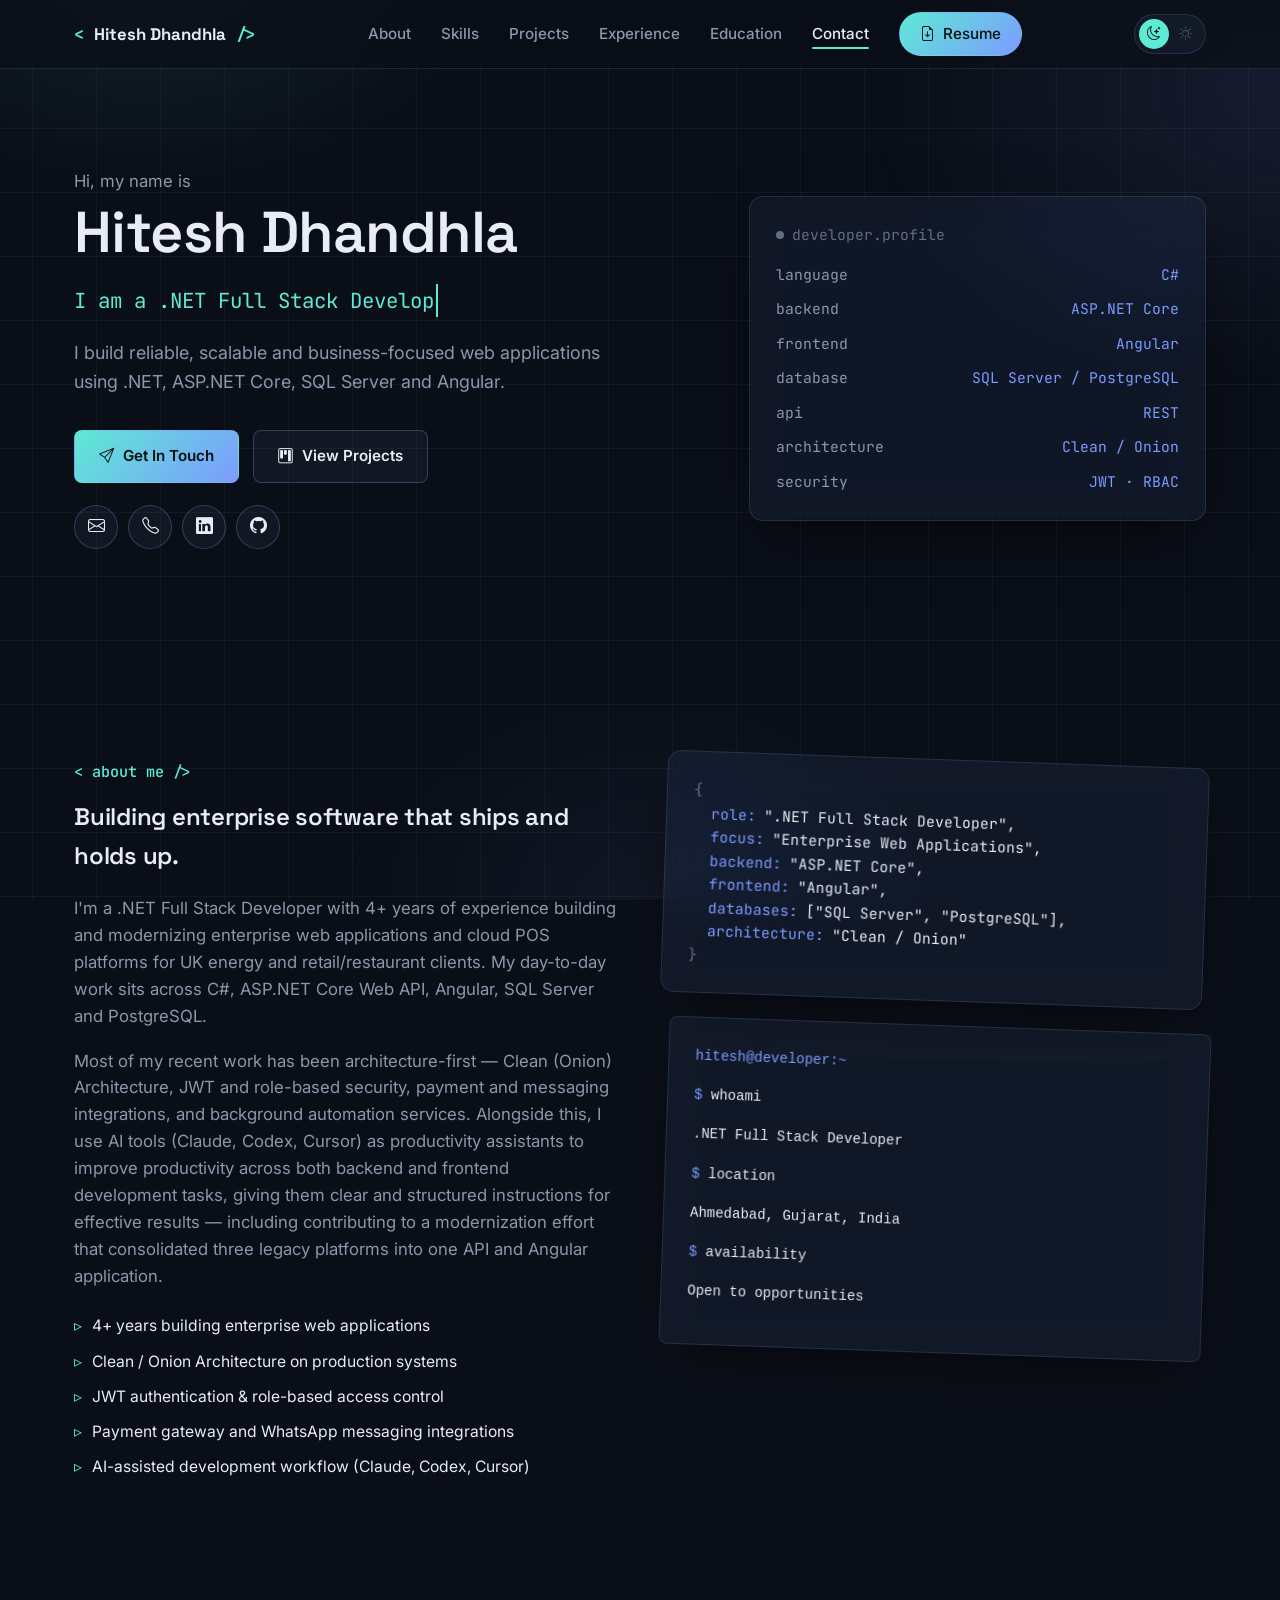
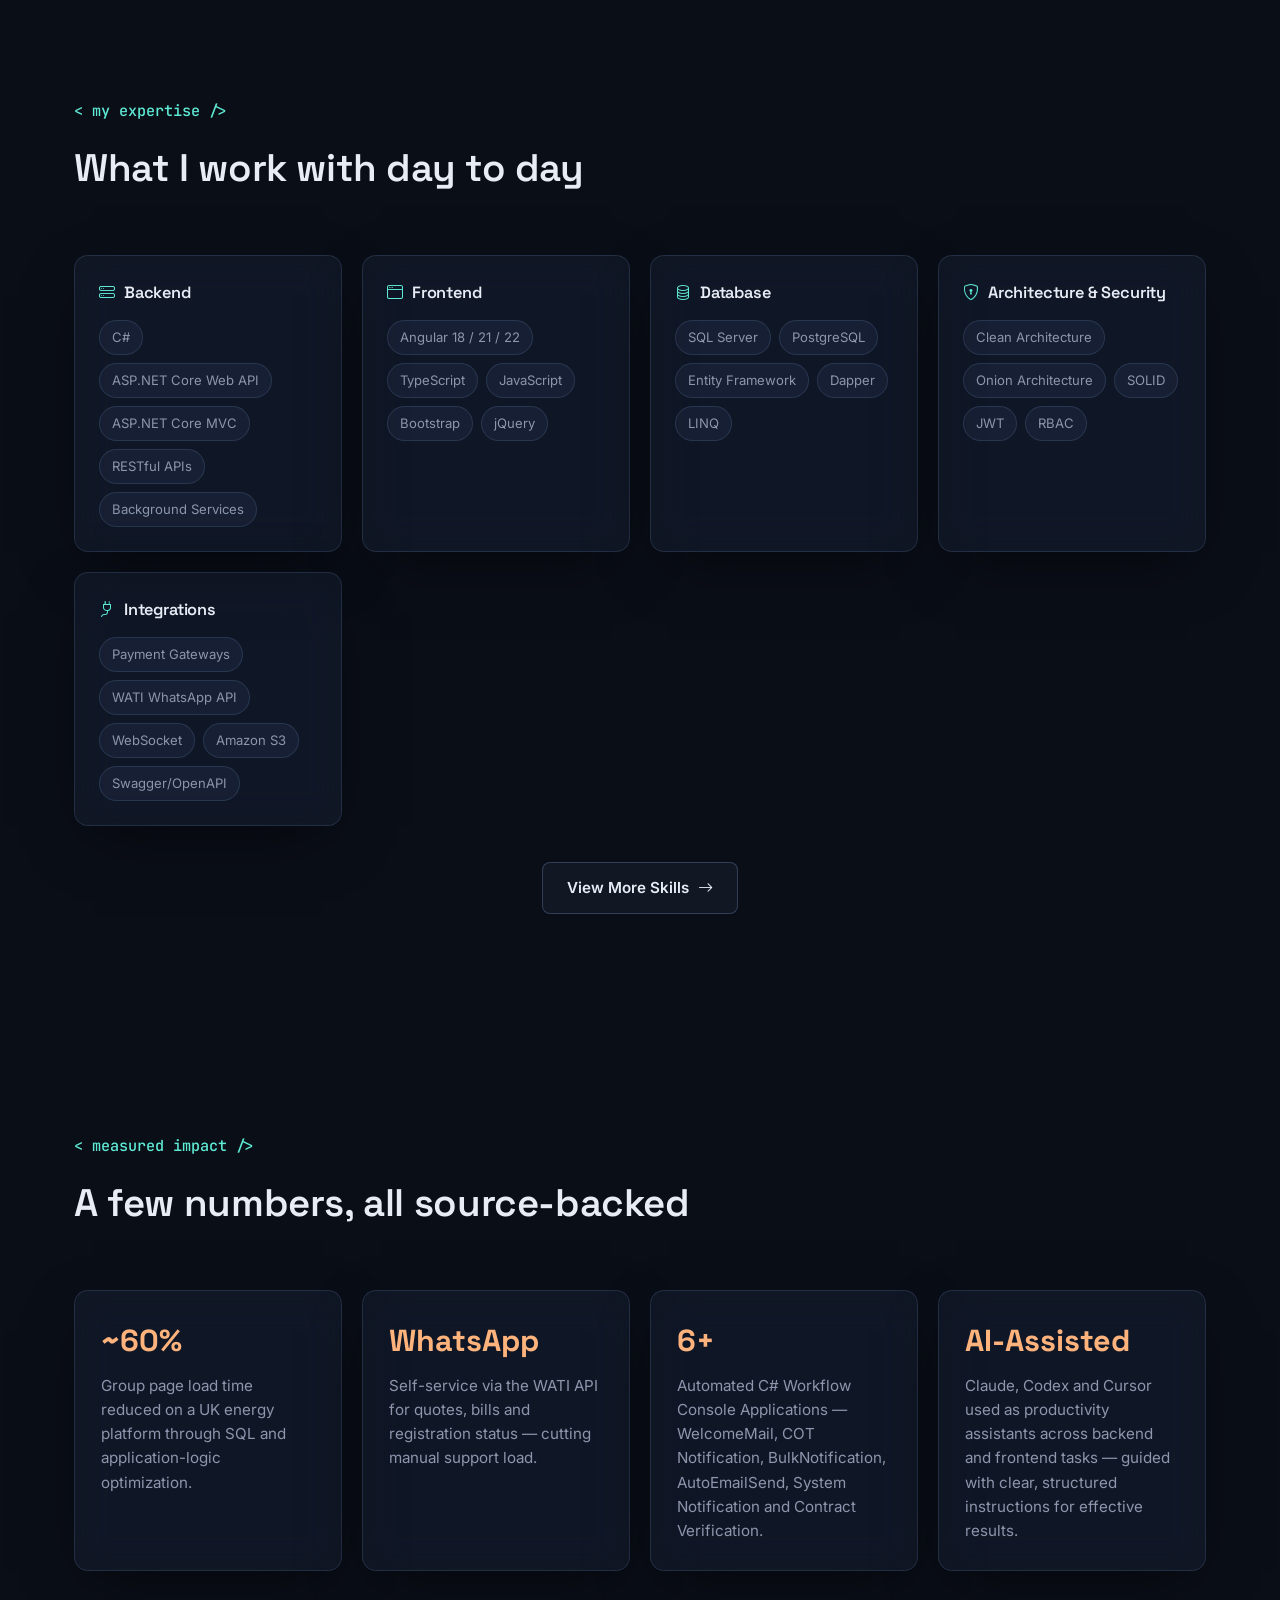
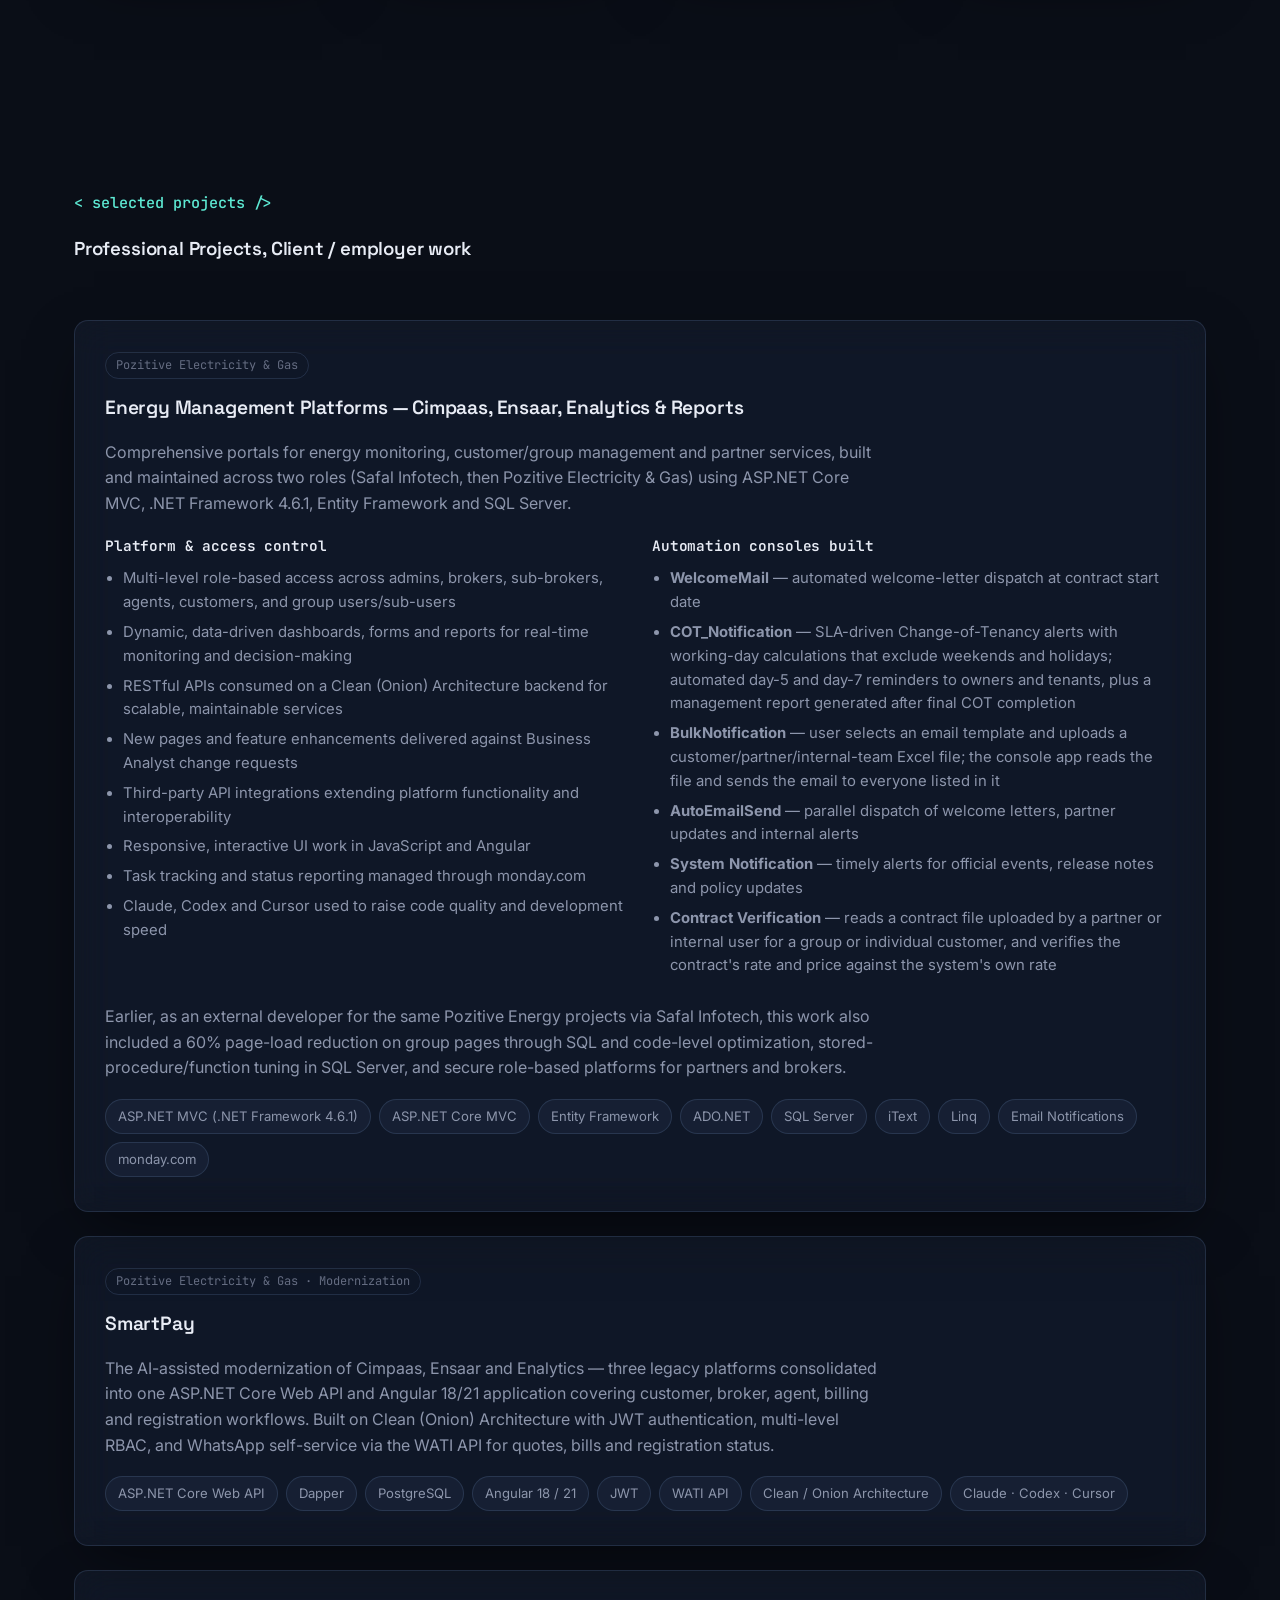
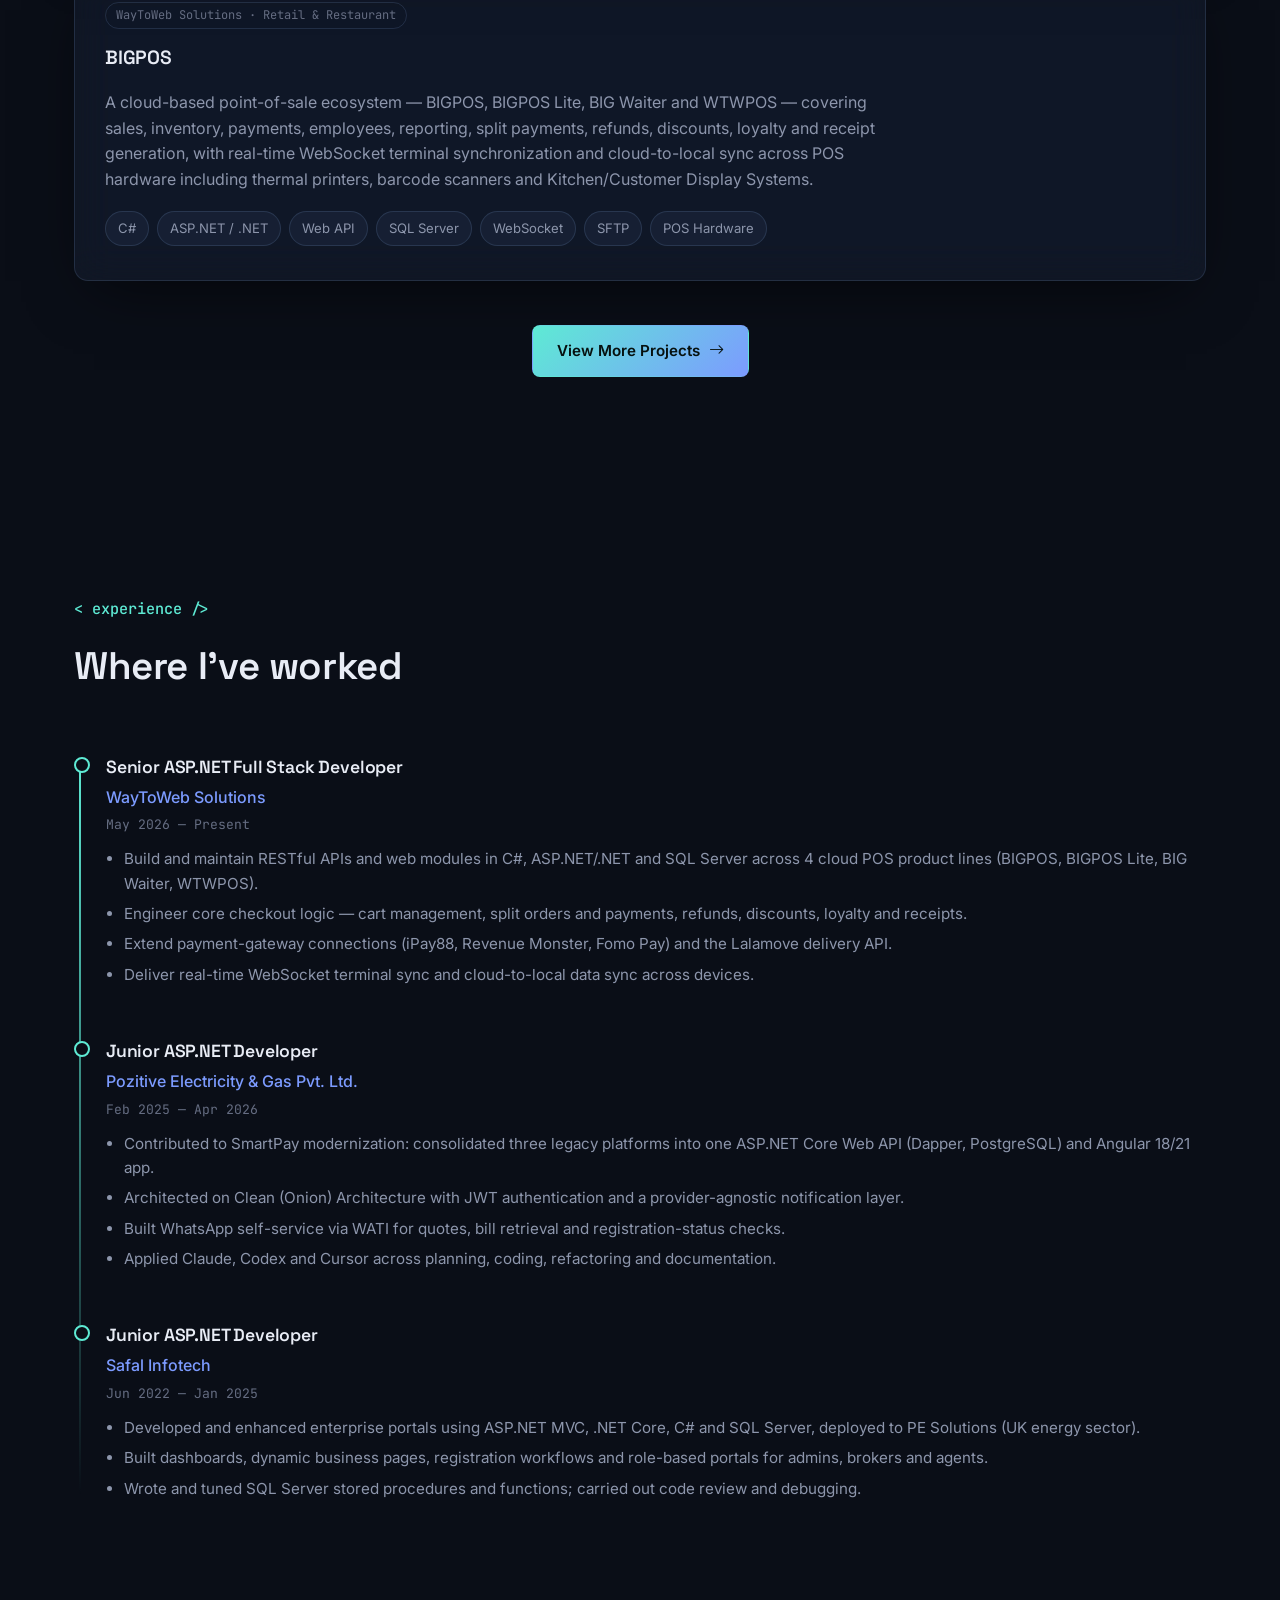
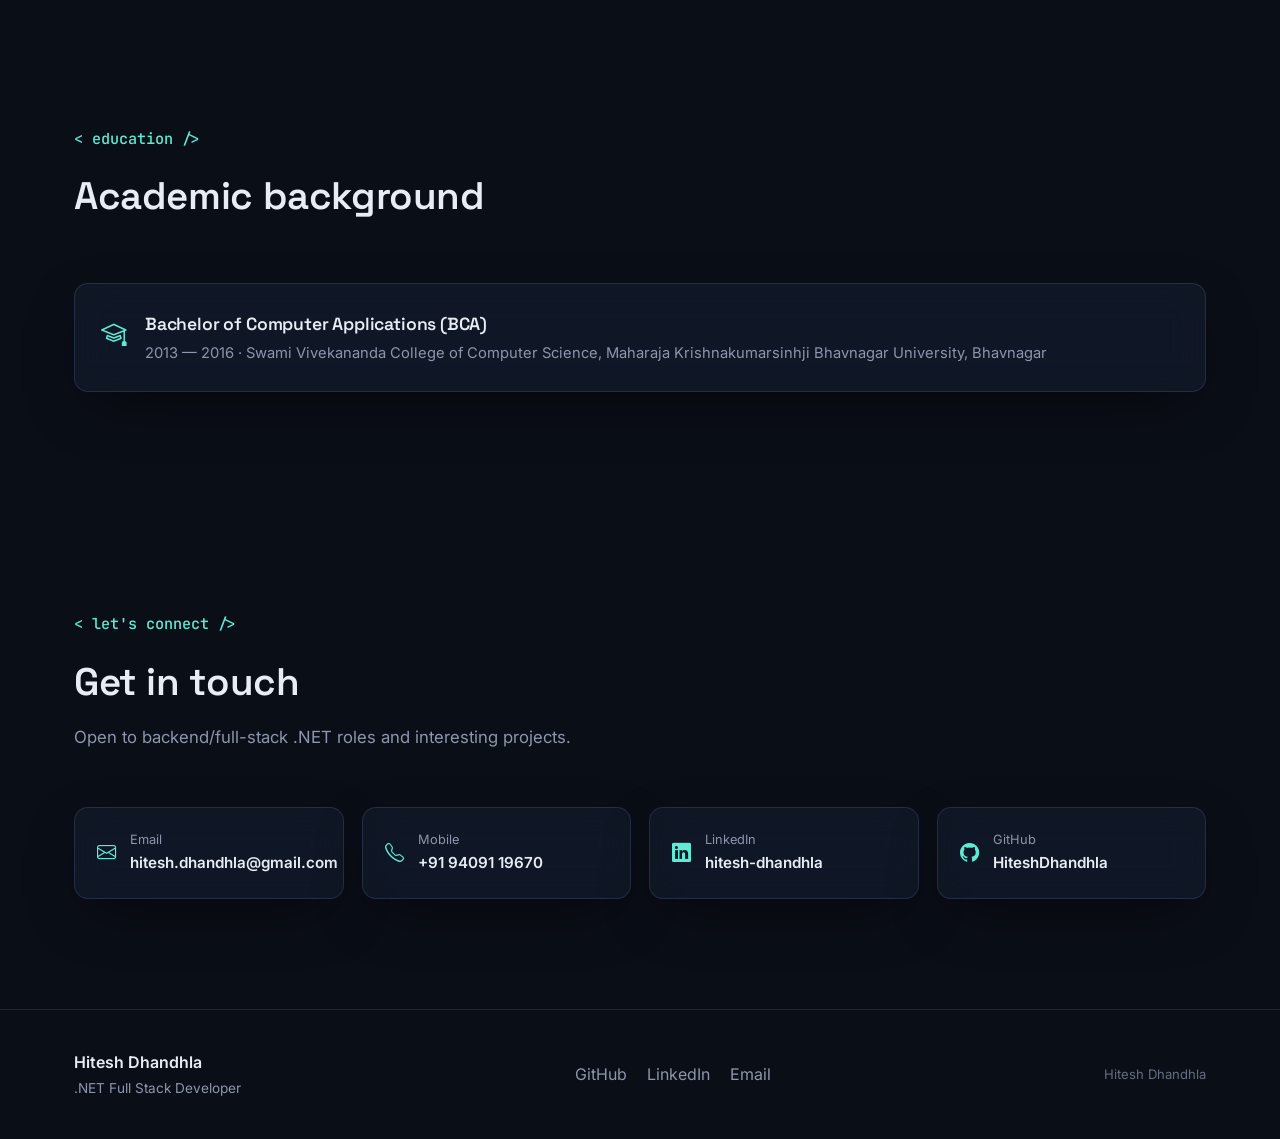
==== commit 7e6a1191: "Update portfolio website" ====
--- a/index.html
+++ b/index.html
@@ -1,431 +1,497 @@
 <!doctype html>
 <html lang="en">
+
 <head>
-<meta charset="UTF-8">
-<meta name="viewport" content="width=device-width, initial-scale=1">
-<title>Hitesh Dhandhla | .NET Full Stack Developer</title>
-<meta name="description" content="Hitesh Dhandhla — .NET Full Stack Developer building reliable, scalable web applications with ASP.NET Core, Angular and SQL Server.">
-
-<meta property="og:title" content="Hitesh Dhandhla | .NET Full Stack Developer">
-<meta property="og:description" content="I build reliable, scalable and business-focused web applications using .NET, ASP.NET Core, SQL Server and Angular.">
-<meta property="og:type" content="website">
-<meta property="og:url" content="https://HiteshDhandhla.github.io/">
-<meta name="twitter:card" content="summary">
-
-<link rel="icon" href="assets/favicon/favicon.svg" type="image/svg+xml">
-
-<link rel="stylesheet" href="https://cdn.jsdelivr.net/npm/bootstrap-icons@1.11.3/font/bootstrap-icons.css">
-<link rel="stylesheet" href="https://cdn.jsdelivr.net/npm/aos@2.3.4/dist/aos.css">
-<link rel="stylesheet" href="assets/css/style.css">
+  <meta charset="UTF-8">
+  <meta name="viewport" content="width=device-width, initial-scale=1">
+  <title>Hitesh Dhandhla | .NET Full Stack Developer</title>
+  <meta name="description"
+    content="Hitesh Dhandhla — .NET Full Stack Developer building reliable, scalable web applications with ASP.NET Core, Angular and SQL Server.">
+
+  <meta property="og:title" content="Hitesh Dhandhla | .NET Full Stack Developer">
+  <meta property="og:description"
+    content="I build reliable, scalable and business-focused web applications using .NET, ASP.NET Core, SQL Server and Angular.">
+  <meta property="og:type" content="website">
+  <meta property="og:url" content="https://HiteshDhandhla.github.io/">
+  <meta name="twitter:card" content="summary">
+
+  <link rel="icon" href="assets/favicon/favicon.svg" type="image/svg+xml">
+
+  <link rel="stylesheet" href="https://cdn.jsdelivr.net/npm/bootstrap-icons@1.11.3/font/bootstrap-icons.css">
+  <link rel="stylesheet" href="https://cdn.jsdelivr.net/npm/aos@2.3.4/dist/aos.css">
+  <link rel="stylesheet" href="assets/css/style.css">
 </head>
+
 <body>
 
-<div class="bg-schematic" aria-hidden="true"></div>
-<div class="bg-glow" aria-hidden="true"></div>
-
-<nav class="site-nav">
-  <div class="container-narrow">
-    <a href="index.html" class="brand"><span class="bracket">&lt;</span>Hitesh Dhandhla<span class="bracket">/&gt;</span></a>
-
-    <ul class="nav-links" id="nav-links">
-      <li><a href="#about">About</a></li>
-      <li><a href="#expertise">Skills</a></li>
-      <li><a href="#projects">Projects</a></li>
-      <li><a href="#experience">Experience</a></li>
-      <li><a href="#education">Education</a></li>
-      <li><a href="#contact">Contact</a></li>
-      <li><a class="nav-cta" href="resume/Hitesh_Dhandhla.pdf" target="_blank" rel="noopener"><i class="bi bi-file-earmark-arrow-down"></i> Resume</a></li>
-    </ul>
-
-    <div class="nav-right">
-      <div class="theme-switch" role="group" aria-label="Theme">
-        <button type="button" data-theme="dark" aria-pressed="true" aria-label="Dark theme"><i class="bi bi-moon-stars"></i></button>
-        <button type="button" data-theme="light" aria-pressed="false" aria-label="Light theme"><i class="bi bi-sun"></i></button>
-      </div>
-      <button class="nav-toggle" aria-label="Open menu" aria-expanded="false" aria-controls="nav-links">
-        <i class="bi bi-list"></i>
-      </button>
+  <div class="bg-schematic" aria-hidden="true"></div>
+  <div class="bg-glow" aria-hidden="true"></div>
+
+  <nav class="site-nav">
+    <div class="container-narrow">
+      <a href="/" class="brand"><span class="bracket">&lt;</span>Hitesh Dhandhla<span class="bracket">/&gt;</span></a>
+
+      <ul class="nav-links" id="nav-links">
+        <li><a href="#about">About</a></li>
+        <li><a href="#expertise">Skills</a></li>
+        <li><a href="#projects">Projects</a></li>
+        <li><a href="#experience">Experience</a></li>
+        <li><a href="#education">Education</a></li>
+        <li><a href="#contact">Contact</a></li>
+        <li><a class="nav-cta" href="resume/Hitesh_Dhandhla.pdf" target="_blank" rel="noopener"><i
+              class="bi bi-file-earmark-arrow-down"></i> Resume</a></li>
+      </ul>
+
+      <div class="nav-right">
+        <div class="theme-switch" role="group" aria-label="Theme">
+          <button type="button" data-theme="dark" aria-pressed="true" aria-label="Dark theme"><i
+              class="bi bi-moon-stars"></i></button>
+          <button type="button" data-theme="light" aria-pressed="false" aria-label="Light theme"><i
+              class="bi bi-sun"></i></button>
+        </div>
+        <button class="nav-toggle" aria-label="Open menu" aria-expanded="false" aria-controls="nav-links">
+          <i class="bi bi-list"></i>
+        </button>
+      </div>
     </div>
-  </div>
-</nav>
-
-<main>
-
-  <!-- Hero -->
-  <section class="hero">
-    <div class="container-narrow hero-grid">
-      <div>
-        <p class="hero-eyebrow" data-aos="fade-up">Hi, my name is</p>
-        <h1 data-aos="fade-up" data-aos-delay="80">Hitesh Dhandhla</h1>
-        <p class="hero-role" data-aos="fade-up" data-aos-delay="160">I am a <span id="hero-role-text"></span><span class="cursor">&nbsp;</span></p>
-        <p class="hero-desc" data-aos="fade-up" data-aos-delay="240">I build reliable, scalable and business-focused web applications using .NET, ASP.NET Core, SQL Server and Angular.</p>
-        <div class="hero-actions" data-aos="fade-up" data-aos-delay="320">
-          <a href="#contact" class="btn btn-primary"><i class="bi bi-send"></i> Get In Touch</a>
-          <a href="projects.html" class="btn btn-ghost"><i class="bi bi-kanban"></i> View Projects</a>
-        </div>
-        <div class="icon-btn-row" data-aos="fade-up" data-aos-delay="380">
-          <a href="mailto:hitesh.dhandhla@gmail.com" class="icon-btn" aria-label="Email Hitesh"><i class="bi bi-envelope"></i></a>
-          <a href="tel:+919409119670" class="icon-btn" aria-label="Call Hitesh"><i class="bi bi-telephone"></i></a>
-          <a href="https://linkedin.com/in/hitesh-dhandhla" target="_blank" rel="noopener" class="icon-btn" aria-label="Hitesh on LinkedIn"><i class="bi bi-linkedin"></i></a>
-          <a href="https://github.com/HiteshDhandhla" target="_blank" rel="noopener" class="icon-btn" aria-label="Hitesh on GitHub"><i class="bi bi-github"></i></a>
-        </div>
-      </div>
-
-      <div class="glass dev-panel" data-aos="fade-left" data-aos-delay="200">
-        <div class="panel-title"><span class="dot"></span> developer.profile</div>
-        <ul>
-          <li><span class="key">language</span><span class="val">C#</span></li>
-          <li><span class="key">backend</span><span class="val">ASP.NET Core</span></li>
-          <li><span class="key">frontend</span><span class="val">Angular</span></li>
-          <li><span class="key">database</span><span class="val">SQL Server / PostgreSQL</span></li>
-          <li><span class="key">api</span><span class="val">REST</span></li>
-          <li><span class="key">architecture</span><span class="val">Clean / Onion</span></li>
-          <li><span class="key">security</span><span class="val">JWT · RBAC</span></li>
-        </ul>
-      </div>
-    </div>
-  </section>
-
-  <!-- About -->
-  <section id="about">
-    <div class="container-narrow">
-      <div class="about-grid">
-        <div data-aos="fade-up">
-          <span class="code-label">&lt; about me /&gt;</span>
-          <h2 style="margin-top:14px;">Building enterprise software that ships and holds up.</h2>
-          <div class="about-copy" style="margin-top:20px;">
-            <p>I'm a .NET Full Stack Developer with 4+ years of experience building and modernizing enterprise web applications and cloud POS platforms for UK energy and retail/restaurant clients. My day-to-day work sits across C#, ASP.NET Core Web API, Angular, SQL Server and PostgreSQL.</p>
-            <!-- <p>Most of my recent work has been architecture-first — Clean (Onion) Architecture, JWT and role-based security, payment and messaging integrations, and background automation services — including contributing to an AI-assisted modernization (Claude, Codex, Cursor) that consolidated three legacy platforms into one API and Angular application.</p> -->
-          <p>Most of my recent work has been architecture-first — Clean (Onion) Architecture, JWT and role-based security, payment and messaging integrations, and background automation services. Alongside this, I use AI tools (Claude, Codex, Cursor) as productivity assistants to improve productivity across both backend and frontend development tasks, giving them clear and structured instructions for effective results — including contributing to a modernization effort that consolidated three legacy platforms into one API and Angular application.</p>
-		  </div>
-          <ul class="about-highlights">
-            <li>4+ years building enterprise web applications</li>
-            <li>Clean / Onion Architecture on production systems</li>
-            <li>JWT authentication &amp; role-based access control</li>
-            <li>Payment gateway and WhatsApp messaging integrations</li>
-            <li>AI-assisted development workflow (Claude, Codex, Cursor)</li>
+  </nav>
+
+  <main>
+
+    <!-- Hero -->
+    <section class="hero">
+      <div class="container-narrow hero-grid">
+        <div>
+          <p class="hero-eyebrow" data-aos="fade-up">Hi, my name is</p>
+          <h1 data-aos="fade-up" data-aos-delay="80">Hitesh Dhandhla</h1>
+          <p class="hero-role" data-aos="fade-up" data-aos-delay="160">I am a <span id="hero-role-text"></span><span
+              class="cursor">&nbsp;</span></p>
+          <p class="hero-desc" data-aos="fade-up" data-aos-delay="240">I build reliable, scalable and business-focused
+            web applications using .NET, ASP.NET Core, SQL Server and Angular.</p>
+          <div class="hero-actions" data-aos="fade-up" data-aos-delay="320">
+            <a href="#contact" class="btn btn-primary"><i class="bi bi-send"></i> Get In Touch</a>
+            <a href="/projects/" class="btn btn-ghost"><i class="bi bi-kanban"></i> View Projects</a>
+          </div>
+          <div class="icon-btn-row" data-aos="fade-up" data-aos-delay="380">
+            <a href="mailto:hitesh.dhandhla@gmail.com" class="icon-btn" aria-label="Email Hitesh"><i
+                class="bi bi-envelope"></i></a>
+            <a href="tel:+919409119670" class="icon-btn" aria-label="Call Hitesh"><i class="bi bi-telephone"></i></a>
+            <a href="https://linkedin.com/in/hitesh-dhandhla" target="_blank" rel="noopener" class="icon-btn"
+              aria-label="Hitesh on LinkedIn"><i class="bi bi-linkedin"></i></a>
+            <a href="https://github.com/HiteshDhandhla" target="_blank" rel="noopener" class="icon-btn"
+              aria-label="Hitesh on GitHub"><i class="bi bi-github"></i></a>
+          </div>
+        </div>
+
+        <div class="glass dev-panel" data-aos="fade-left" data-aos-delay="200">
+          <div class="panel-title"><span class="dot"></span> developer.profile</div>
+          <ul>
+            <li><span class="key">language</span><span class="val">C#</span></li>
+            <li><span class="key">backend</span><span class="val">ASP.NET Core</span></li>
+            <li><span class="key">frontend</span><span class="val">Angular</span></li>
+            <li><span class="key">database</span><span class="val">SQL Server / PostgreSQL</span></li>
+            <li><span class="key">api</span><span class="val">REST</span></li>
+            <li><span class="key">architecture</span><span class="val">Clean / Onion</span></li>
+            <li><span class="key">security</span><span class="val">JWT · RBAC</span></li>
           </ul>
         </div>
-
-        <div data-aos="fade-left">
-        <div class="glass snapshot-card">
-          <div><span class="brace">{</span></div>
-          <div class="snapshot-row"><span class="k">role:</span><span class="v">".NET Full Stack Developer",</span></div>
-          <div class="snapshot-row"><span class="k">focus:</span><span class="v">"Enterprise Web Applications",</span></div>
-          <div class="snapshot-row"><span class="k">backend:</span><span class="v">"ASP.NET Core",</span></div>
-          <div class="snapshot-row"><span class="k">frontend:</span><span class="v">"Angular",</span></div>
-          <div class="snapshot-row"><span class="k">databases:</span><span class="v">["SQL Server", "PostgreSQL"],</span></div>
-          <div class="snapshot-row"><span class="k">architecture:</span><span class="v">"Clean / Onion"</span></div>
-          <div><span class="brace">}</span></div>
-        </div>
-<div class="glass terminal">
-      <div class="terminal-top">hitesh@developer:~</div>
-      <p><span>$</span> whoami</p>
-      <p>.NET Full Stack Developer</p>
-      <p><span>$</span> location</p>
-      <p>Ahmedabad, Gujarat, India</p>
-      <p><span>$</span> availability</p>
-      <p>Open to opportunities</p>
-    </div>
-      </div>
-      </div>
-    </div>
-  </section>
-
-  <!-- Expertise preview -->
-  <section id="expertise">
-    <div class="container-narrow">
-      <div class="section-head" data-aos="fade-up">
-        <span class="code-label">&lt; my expertise /&gt;</span>
-        <h2>What I work with day to day</h2>
-        <!-- <p>A curated snapshot — the full breakdown lives on the dedicated skills page.</p> -->
-      </div>
-
-      <div class="skill-groups" data-aos="fade-up">
-        <div class="glass skill-card">
-          <h3><i class="bi bi-hdd-stack"></i> Backend</h3>
-          <div class="chip-row">
-            <span class="chip">C#</span><span class="chip">ASP.NET Core Web API</span><span class="chip">ASP.NET Core MVC</span><span class="chip">RESTful APIs</span><span class="chip">Background Services</span>
-          </div>
-        </div>
-        <div class="glass skill-card">
-          <h3><i class="bi bi-window"></i> Frontend</h3>
-          <div class="chip-row">
-            <span class="chip">Angular 18 / 21 / 22</span><span class="chip">TypeScript</span><span class="chip">JavaScript</span><span class="chip">Bootstrap</span><span class="chip">jQuery</span>
-          </div>
-        </div>
-        <div class="glass skill-card">
-          <h3><i class="bi bi-database"></i> Database</h3>
-          <div class="chip-row">
-            <span class="chip">SQL Server</span><span class="chip">PostgreSQL</span><span class="chip">Entity Framework</span><span class="chip">Dapper</span><span class="chip">LINQ</span>
-          </div>
-        </div>
-        <div class="glass skill-card">
-          <h3><i class="bi bi-shield-lock"></i> Architecture &amp; Security</h3>
-          <div class="chip-row">
-            <span class="chip">Clean Architecture</span><span class="chip">Onion Architecture</span><span class="chip">SOLID</span><span class="chip">JWT</span><span class="chip">RBAC</span>
-          </div>
-        </div>
-        <div class="glass skill-card">
-          <h3><i class="bi bi-plug"></i> Integrations</h3>
-          <div class="chip-row">
-            <span class="chip">Payment Gateways</span><span class="chip">WATI WhatsApp API</span><span class="chip">WebSocket</span><span class="chip">Amazon S3</span><span class="chip">Swagger/OpenAPI</span>
-          </div>
-        </div>
-      </div>
-
-      <div data-aos="fade-up" style="text-align:center; margin-top:36px;">
-        <a href="skills.html" class="btn btn-ghost">View More Skills <i class="bi bi-arrow-right"></i></a>
-      </div>
-    </div>
-  </section>
-
-  <!-- Achievements -->
-  <section id="achievements">
-    <div class="container-narrow">
-      <div class="section-head" data-aos="fade-up">
-        <span class="code-label">&lt; measured impact /&gt;</span>
-        <h2>A few numbers, all source-backed</h2>
-      </div>
-      <div class="stat-row" data-aos="fade-up">
-        <div class="glass stat-card">
-          <div class="stat-num">~60%</div>
-          <p>Group page load time reduced on a UK energy platform through SQL and application-logic optimization.</p>
-        </div>
-        <!-- <div class="glass stat-card"> -->
+      </div>
+    </section>
+
+    <!-- About -->
+    <section id="about">
+      <div class="container-narrow">
+        <div class="about-grid">
+          <div data-aos="fade-up">
+            <span class="code-label">&lt; about me /&gt;</span>
+            <h2 style="margin-top:14px;">Building enterprise software that ships and holds up.</h2>
+            <div class="about-copy" style="margin-top:20px;">
+              <p>I'm a .NET Full Stack Developer with 4+ years of experience building and modernizing enterprise web
+                applications and cloud POS platforms for UK energy and retail/restaurant clients. My day-to-day work
+                sits across C#, ASP.NET Core Web API, Angular, SQL Server and PostgreSQL.</p>
+              <!-- <p>Most of my recent work has been architecture-first — Clean (Onion) Architecture, JWT and role-based security, payment and messaging integrations, and background automation services — including contributing to an AI-assisted modernization (Claude, Codex, Cursor) that consolidated three legacy platforms into one API and Angular application.</p> -->
+              <p>Most of my recent work has been architecture-first — Clean (Onion) Architecture, JWT and role-based
+                security, payment and messaging integrations, and background automation services. Alongside this, I use
+                AI tools (Claude, Codex, Cursor) as productivity assistants to improve productivity across both backend
+                and frontend development tasks, giving them clear and structured instructions for effective results —
+                including contributing to a modernization effort that consolidated three legacy platforms into one API
+                and Angular application.</p>
+            </div>
+            <ul class="about-highlights">
+              <li>4+ years building enterprise web applications</li>
+              <li>Clean / Onion Architecture on production systems</li>
+              <li>JWT authentication &amp; role-based access control</li>
+              <li>Payment gateway and WhatsApp messaging integrations</li>
+              <li>AI-assisted development workflow (Claude, Codex, Cursor)</li>
+            </ul>
+          </div>
+
+          <div data-aos="fade-left">
+            <div class="glass snapshot-card">
+              <div><span class="brace">{</span></div>
+              <div class="snapshot-row"><span class="k">role:</span><span class="v">".NET Full Stack Developer",</span>
+              </div>
+              <div class="snapshot-row"><span class="k">focus:</span><span class="v">"Enterprise Web
+                  Applications",</span></div>
+              <div class="snapshot-row"><span class="k">backend:</span><span class="v">"ASP.NET Core",</span></div>
+              <div class="snapshot-row"><span class="k">frontend:</span><span class="v">"Angular",</span></div>
+              <div class="snapshot-row"><span class="k">databases:</span><span class="v">["SQL Server",
+                  "PostgreSQL"],</span></div>
+              <div class="snapshot-row"><span class="k">architecture:</span><span class="v">"Clean / Onion"</span></div>
+              <div><span class="brace">}</span></div>
+            </div>
+            <div class="glass terminal">
+              <div class="terminal-top">hitesh@developer:~</div>
+              <p><span>$</span> whoami</p>
+              <p>.NET Full Stack Developer</p>
+              <p><span>$</span> location</p>
+              <p>Ahmedabad, Gujarat, India</p>
+              <p><span>$</span> availability</p>
+              <p>Open to opportunities</p>
+            </div>
+          </div>
+        </div>
+      </div>
+    </section>
+
+    <!-- Expertise preview -->
+    <section id="expertise">
+      <div class="container-narrow">
+        <div class="section-head" data-aos="fade-up">
+          <span class="code-label">&lt; my expertise /&gt;</span>
+          <h2>What I work with day to day</h2>
+          <!-- <p>A curated snapshot — the full breakdown lives on the dedicated skills page.</p> -->
+        </div>
+
+        <div class="skill-groups" data-aos="fade-up">
+          <div class="glass skill-card">
+            <h3><i class="bi bi-hdd-stack"></i> Backend</h3>
+            <div class="chip-row">
+              <span class="chip">C#</span><span class="chip">ASP.NET Core Web API</span><span class="chip">ASP.NET Core
+                MVC</span><span class="chip">RESTful APIs</span><span class="chip">Background Services</span>
+            </div>
+          </div>
+          <div class="glass skill-card">
+            <h3><i class="bi bi-window"></i> Frontend</h3>
+            <div class="chip-row">
+              <span class="chip">Angular 18 / 21 / 22</span><span class="chip">TypeScript</span><span
+                class="chip">JavaScript</span><span class="chip">Bootstrap</span><span class="chip">jQuery</span>
+            </div>
+          </div>
+          <div class="glass skill-card">
+            <h3><i class="bi bi-database"></i> Database</h3>
+            <div class="chip-row">
+              <span class="chip">SQL Server</span><span class="chip">PostgreSQL</span><span class="chip">Entity
+                Framework</span><span class="chip">Dapper</span><span class="chip">LINQ</span>
+            </div>
+          </div>
+          <div class="glass skill-card">
+            <h3><i class="bi bi-shield-lock"></i> Architecture &amp; Security</h3>
+            <div class="chip-row">
+              <span class="chip">Clean Architecture</span><span class="chip">Onion Architecture</span><span
+                class="chip">SOLID</span><span class="chip">JWT</span><span class="chip">RBAC</span>
+            </div>
+          </div>
+          <div class="glass skill-card">
+            <h3><i class="bi bi-plug"></i> Integrations</h3>
+            <div class="chip-row">
+              <span class="chip">Payment Gateways</span><span class="chip">WATI WhatsApp API</span><span
+                class="chip">WebSocket</span><span class="chip">Amazon S3</span><span
+                class="chip">Swagger/OpenAPI</span>
+            </div>
+          </div>
+        </div>
+
+        <div data-aos="fade-up" style="text-align:center; margin-top:36px;">
+          <a href="/skills/" class="btn btn-ghost">View More Skills <i class="bi bi-arrow-right"></i></a>
+        </div>
+      </div>
+    </section>
+
+    <!-- Achievements -->
+    <section id="achievements">
+      <div class="container-narrow">
+        <div class="section-head" data-aos="fade-up">
+          <span class="code-label">&lt; measured impact /&gt;</span>
+          <h2>A few numbers, all source-backed</h2>
+        </div>
+        <div class="stat-row" data-aos="fade-up">
+          <div class="glass stat-card">
+            <div class="stat-num">~60%</div>
+            <p>Group page load time reduced on a UK energy platform through SQL and application-logic optimization.</p>
+          </div>
+          <!-- <div class="glass stat-card"> -->
           <!-- <div class="stat-num">3 → 1</div> -->
           <!-- <p>Legacy platforms (Cimpaas, Ensaar, Enalytics) consolidated into a single ASP.NET Core API + Angular app.</p> -->
-        <!-- </div> -->
-        <!-- <div class="glass stat-card"> -->
+          <!-- </div> -->
+          <!-- <div class="glass stat-card"> -->
           <!-- <div class="stat-num">3</div> -->
           <!-- <p>Payment gateways integrated, plus real-time WebSocket terminal sync across 4 POS products.</p> -->
-        <!-- </div> -->
-        <div class="glass stat-card">
-          <div class="stat-num">WhatsApp</div>
-          <p>Self-service via the WATI API for quotes, bills and registration status — cutting manual support load.</p>
-		</div>
-         <div class="glass stat-card">
-           <div class="stat-num">6+</div>
-           <p>Automated C# Workflow Console Applications — WelcomeMail, COT Notification, BulkNotification, AutoEmailSend, System Notification and Contract Verification.</p> 
-       </div> 
-        <!-- <div class="glass stat-card"> -->
+          <!-- </div> -->
+          <div class="glass stat-card">
+            <div class="stat-num">WhatsApp</div>
+            <p>Self-service via the WATI API for quotes, bills and registration status — cutting manual support load.
+            </p>
+          </div>
+          <div class="glass stat-card">
+            <div class="stat-num">6+</div>
+            <p>Automated C# Workflow Console Applications — WelcomeMail, COT Notification, BulkNotification,
+              AutoEmailSend, System Notification and Contract Verification.</p>
+          </div>
+          <!-- <div class="glass stat-card"> -->
           <!-- <div class="stat-num">6+</div> -->
           <!-- <p>User roles under one multi-level RBAC model — admins, brokers, sub-brokers, agents, customers and group sub-users.</p> -->
+          <!-- </div> -->
+          <div class="glass stat-card">
+            <div class="stat-num">AI-Assisted</div>
+            <p>Claude, Codex and Cursor used as productivity assistants across backend and frontend tasks — guided with
+              clear, structured instructions for effective results.</p>
+          </div>
+        </div>
+      </div>
+    </section>
+
+    <!-- Selected projects -->
+    <section id="projects">
+      <div class="container-narrow">
+        <div class="section-head" data-aos="fade-up">
+          <span class="code-label">&lt; selected projects /&gt;</span>
+          <h3>Professional Projects, Client / employer work</h3>
+        </div>
+
+        <!-- <div class="project-grid" data-aos="fade-up"> -->
+        <article class="glass org-card" data-aos="fade-up">
+          <span class="org-label">Pozitive Electricity & Gas</span>
+          <h3>Energy Management Platforms — Cimpaas, Ensaar, Enalytics &amp; Reports</h3>
+          <p class="desc">Comprehensive portals for energy monitoring, customer/group management and partner services,
+            built and maintained across two roles (Safal Infotech, then Pozitive Electricity &amp; Gas) using ASP.NET
+            Core MVC, .NET Framework 4.6.1, Entity Framework and SQL Server.</p>
+
+          <div class="detail-columns">
+            <div>
+              <h4>Platform &amp; access control</h4>
+              <ul>
+                <li>Multi-level role-based access across admins, brokers, sub-brokers, agents, customers, and group
+                  users/sub-users</li>
+                <li>Dynamic, data-driven dashboards, forms and reports for real-time monitoring and decision-making</li>
+                <li>RESTful APIs consumed on a Clean (Onion) Architecture backend for scalable, maintainable services
+                </li>
+                <li>New pages and feature enhancements delivered against Business Analyst change requests</li>
+                <li>Third-party API integrations extending platform functionality and interoperability</li>
+                <li>Responsive, interactive UI work in JavaScript and Angular</li>
+                <li>Task tracking and status reporting managed through monday.com</li>
+                <li>Claude, Codex and Cursor used to raise code quality and development speed</li>
+              </ul>
+            </div>
+            <div>
+              <h4>Automation consoles built</h4>
+              <ul>
+                <li><strong>WelcomeMail</strong> — automated welcome-letter dispatch at contract start date</li>
+                <li><strong>COT_Notification</strong> — SLA-driven Change-of-Tenancy alerts with working-day
+                  calculations that exclude weekends and holidays; automated day-5 and day-7 reminders to owners and
+                  tenants, plus a management report generated after final COT completion</li>
+                <li><strong>BulkNotification</strong> — user selects an email template and uploads a
+                  customer/partner/internal-team Excel file; the console app reads the file and sends the email to
+                  everyone listed in it</li>
+                <li><strong>AutoEmailSend</strong> — parallel dispatch of welcome letters, partner updates and internal
+                  alerts</li>
+                <li><strong>System Notification</strong> — timely alerts for official events, release notes and policy
+                  updates</li>
+                <li><strong>Contract Verification</strong> — reads a contract file uploaded by a partner or internal
+                  user for a group or individual customer, and verifies the contract's rate and price against the
+                  system's own rate</li>
+              </ul>
+            </div>
+          </div>
+
+          <p class="desc" style="margin-top:4px;">Earlier, as an external developer for the same Pozitive Energy
+            projects via Safal Infotech, this work also included a 60% page-load reduction on group pages through SQL
+            and code-level optimization, stored-procedure/function tuning in SQL Server, and secure role-based platforms
+            for partners and brokers.</p>
+
+          <div class="chip-row">
+            <span class="chip">ASP.NET MVC (.NET Framework 4.6.1)</span><span class="chip">ASP.NET Core MVC</span>
+            <span class="chip">Entity Framework</span><span class="chip">ADO.NET</span><span class="chip">SQL
+              Server</span><span class="chip">iText</span>
+            <span class="chip">Linq</span><span class="chip">Email Notifications</span><span
+              class="chip">monday.com</span>
+          </div>
+        </article>
+
+        <article class="glass org-card" data-aos="fade-up">
+          <span class="org-label">Pozitive Electricity &amp; Gas · Modernization</span>
+          <h3>SmartPay</h3>
+          <p class="desc">The AI-assisted modernization of Cimpaas, Ensaar and Enalytics — three legacy platforms
+            consolidated into one ASP.NET Core Web API and Angular 18/21 application covering customer, broker, agent,
+            billing and registration workflows. Built on Clean (Onion) Architecture with JWT authentication, multi-level
+            RBAC, and WhatsApp self-service via the WATI API for quotes, bills and registration status.</p>
+          <div class="chip-row">
+            <span class="chip">ASP.NET Core Web API</span><span class="chip">Dapper</span><span
+              class="chip">PostgreSQL</span>
+            <span class="chip">Angular 18 / 21</span><span class="chip">JWT</span><span class="chip">WATI API</span>
+            <span class="chip">Clean / Onion Architecture</span><span class="chip">Claude · Codex · Cursor</span>
+          </div>
+        </article>
+
+        <article class="glass org-card" data-aos="fade-up">
+          <span class="org-label">WayToWeb Solutions · Retail &amp; Restaurant</span>
+          <h3>BIGPOS</h3>
+          <p class="desc">A cloud-based point-of-sale ecosystem — BIGPOS, BIGPOS Lite, BIG Waiter and WTWPOS — covering
+            sales, inventory, payments, employees, reporting, split payments, refunds, discounts, loyalty and receipt
+            generation, with real-time WebSocket terminal synchronization and cloud-to-local sync across POS hardware
+            including thermal printers, barcode scanners and Kitchen/Customer Display Systems.</p>
+          <div class="chip-row">
+            <span class="chip">C#</span><span class="chip">ASP.NET / .NET</span><span class="chip">Web API</span><span
+              class="chip">SQL Server</span>
+            <span class="chip">WebSocket</span><span class="chip">SFTP</span><span class="chip">POS Hardware</span>
+          </div>
+        </article>
+
         <!-- </div> -->
-        <div class="glass stat-card">
-          <div class="stat-num">AI-Assisted</div>
-            <p>Claude, Codex and Cursor used as productivity assistants across backend and frontend tasks — guided with clear, structured instructions for effective results.</p>
-        </div>
-      </div>
-    </div>
-  </section>
-
-  <!-- Selected projects -->
-  <section id="projects">
-    <div class="container-narrow">
-      <div class="section-head" data-aos="fade-up">
-        <span class="code-label">&lt; selected projects /&gt;</span>
-        <h3>Professional Projects, Client / employer work</h3>        
-      </div>
-
-      <!-- <div class="project-grid" data-aos="fade-up"> -->
-         <article class="glass org-card" data-aos="fade-up">
-        <span class="org-label">Pozitive Electricity & Gas</span>
-        <h3>Energy Management Platforms — Cimpaas, Ensaar, Enalytics &amp; Reports</h3>
-        <p class="desc">Comprehensive portals for energy monitoring, customer/group management and partner services, built and maintained across two roles (Safal Infotech, then Pozitive Electricity &amp; Gas) using ASP.NET Core MVC, .NET Framework 4.6.1, Entity Framework and SQL Server.</p>
-
-        <div class="detail-columns">
-          <div>
-            <h4>Platform &amp; access control</h4>
-            <ul>
-              <li>Multi-level role-based access across admins, brokers, sub-brokers, agents, customers, and group users/sub-users</li>
-              <li>Dynamic, data-driven dashboards, forms and reports for real-time monitoring and decision-making</li>
-              <li>RESTful APIs consumed on a Clean (Onion) Architecture backend for scalable, maintainable services</li>
-              <li>New pages and feature enhancements delivered against Business Analyst change requests</li>
-              <li>Third-party API integrations extending platform functionality and interoperability</li>
-              <li>Responsive, interactive UI work in JavaScript and Angular</li>
-              <li>Task tracking and status reporting managed through monday.com</li>
-              <li>Claude, Codex and Cursor used to raise code quality and development speed</li>
-            </ul>
-          </div>
-          <div>
-            <h4>Automation consoles built</h4>
-            <ul>
-  <li><strong>WelcomeMail</strong> — automated welcome-letter dispatch at contract start date</li>
-  <li><strong>COT_Notification</strong> — SLA-driven Change-of-Tenancy alerts with working-day calculations that exclude weekends and holidays; automated day-5 and day-7 reminders to owners and tenants, plus a management report generated after final COT completion</li>
-  <li><strong>BulkNotification</strong> — user selects an email template and uploads a customer/partner/internal-team Excel file; the console app reads the file and sends the email to everyone listed in it</li>
-  <li><strong>AutoEmailSend</strong> — parallel dispatch of welcome letters, partner updates and internal alerts</li>
-  <li><strong>System Notification</strong> — timely alerts for official events, release notes and policy updates</li>
-  <li><strong>Contract Verification</strong> — reads a contract file uploaded by a partner or internal user for a group or individual customer, and verifies the contract's rate and price against the system's own rate</li>
-</ul>
-          </div>
-        </div>
-
-        <p class="desc" style="margin-top:4px;">Earlier, as an external developer for the same Pozitive Energy projects via Safal Infotech, this work also included a 60% page-load reduction on group pages through SQL and code-level optimization, stored-procedure/function tuning in SQL Server, and secure role-based platforms for partners and brokers.</p>
-
-        <div class="chip-row">
-          <span class="chip">ASP.NET MVC (.NET Framework 4.6.1)</span><span class="chip">ASP.NET Core MVC</span>
-          <span class="chip">Entity Framework</span><span class="chip">ADO.NET</span><span class="chip">SQL Server</span><span class="chip">iText</span>
-          <span class="chip">Linq</span><span class="chip">Email Notifications</span><span class="chip">monday.com</span>
-        </div>
-      </article>
-
-      <article class="glass org-card" data-aos="fade-up">
-        <span class="org-label">Pozitive Electricity &amp; Gas · Modernization</span>
-        <h3>SmartPay</h3>
-        <p class="desc">The AI-assisted modernization of Cimpaas, Ensaar and Enalytics — three legacy platforms consolidated into one ASP.NET Core Web API and Angular 18/21 application covering customer, broker, agent, billing and registration workflows. Built on Clean (Onion) Architecture with JWT authentication, multi-level RBAC, and WhatsApp self-service via the WATI API for quotes, bills and registration status.</p>
-        <div class="chip-row">
-          <span class="chip">ASP.NET Core Web API</span><span class="chip">Dapper</span><span class="chip">PostgreSQL</span>
-          <span class="chip">Angular 18 / 21</span><span class="chip">JWT</span><span class="chip">WATI API</span>
-          <span class="chip">Clean / Onion Architecture</span><span class="chip">Claude · Codex · Cursor</span>
-        </div>
-      </article>
-
-      <article class="glass org-card" data-aos="fade-up">
-        <span class="org-label">WayToWeb Solutions · Retail &amp; Restaurant</span>
-        <h3>BIGPOS</h3>
-        <p class="desc">A cloud-based point-of-sale ecosystem — BIGPOS, BIGPOS Lite, BIG Waiter and WTWPOS — covering sales, inventory, payments, employees, reporting, split payments, refunds, discounts, loyalty and receipt generation, with real-time WebSocket terminal synchronization and cloud-to-local sync across POS hardware including thermal printers, barcode scanners and Kitchen/Customer Display Systems.</p>
-        <div class="chip-row">
-          <span class="chip">C#</span><span class="chip">ASP.NET / .NET</span><span class="chip">Web API</span><span class="chip">SQL Server</span>
-          <span class="chip">WebSocket</span><span class="chip">SFTP</span><span class="chip">POS Hardware</span>
-        </div>
-      </article>
-    
-      <!-- </div> -->
-
-      <!-- In-progress teaser strip -->
-      <!-- <div data-aos="fade-up" style="margin-top:40px;"> -->
+
+        <!-- In-progress teaser strip -->
+        <!-- <div data-aos="fade-up" style="margin-top:40px;"> -->
         <!-- <p class="code-label" style="margin-bottom:16px; display:block;">&lt; currently building /&gt;</p> -->
         <!-- <div class="progress-strip"> -->
-          <!-- <div class="glass progress-card"> -->
-            <!-- <span class="status-chip">Planning &amp; Architecture</span> -->
-            <!-- <h4>DhanvantariCare</h4> -->
-            <!-- <p>A modular Clean/Onion-Architecture healthcare platform spanning hospitals, clinics, pharmacy, labs and a patient portal.</p> -->
-            <!-- <a href="projects.html#dhanvantaricare">View roadmap <i class="bi bi-arrow-right"></i></a> -->
-          <!-- </div> -->
-          <!-- <div class="glass progress-card"> -->
-            <!-- <span class="status-chip">Planning &amp; Architecture</span> -->
-            <!-- <h4>RatnakarLabs — Ratnakar Commerce</h4> -->
-            <!-- <p>A microservices e-commerce platform behind a YARP gateway, with matching Angular and React clients.</p> -->
-            <!-- <a href="projects.html#ratnakarlabs">View roadmap <i class="bi bi-arrow-right"></i></a> -->
-          <!-- </div> -->
+        <!-- <div class="glass progress-card"> -->
+        <!-- <span class="status-chip">Planning &amp; Architecture</span> -->
+        <!-- <h4>DhanvantariCare</h4> -->
+        <!-- <p>A modular Clean/Onion-Architecture healthcare platform spanning hospitals, clinics, pharmacy, labs and a patient portal.</p> -->
+        <!-- <a href="projects.html#dhanvantaricare">View roadmap <i class="bi bi-arrow-right"></i></a> -->
         <!-- </div> -->
-      <!-- </div> -->
-
-      <div data-aos="fade-up" style="text-align:center; margin-top:44px;">
-        <a href="projects.html" class="btn btn-primary">View More Projects <i class="bi bi-arrow-right"></i></a>
-      </div>
+        <!-- <div class="glass progress-card"> -->
+        <!-- <span class="status-chip">Planning &amp; Architecture</span> -->
+        <!-- <h4>RatnakarLabs — Ratnakar Commerce</h4> -->
+        <!-- <p>A microservices e-commerce platform behind a YARP gateway, with matching Angular and React clients.</p> -->
+        <!-- <a href="projects.html#ratnakarlabs">View roadmap <i class="bi bi-arrow-right"></i></a> -->
+        <!-- </div> -->
+        <!-- </div> -->
+        <!-- </div> -->
+
+        <div data-aos="fade-up" style="text-align:center; margin-top:44px;">
+          <a href="/projects/" class="btn btn-primary">View More Projects <i class="bi bi-arrow-right"></i></a>
+        </div>
+      </div>
+    </section>
+
+    <!-- Experience -->
+    <section id="experience">
+      <div class="container-narrow">
+        <div class="section-head" data-aos="fade-up">
+          <span class="code-label">&lt; experience /&gt;</span>
+          <h2>Where I've worked</h2>
+        </div>
+
+        <div class="timeline" data-aos="fade-up">
+          <div class="timeline-item">
+            <h3 class="role">Senior ASP.NET Full Stack Developer</h3>
+            <p class="org">WayToWeb Solutions</p>
+            <span class="dates">May 2026 — Present</span>
+            <ul>
+              <li>Build and maintain RESTful APIs and web modules in C#, ASP.NET/.NET and SQL Server across 4 cloud POS
+                product lines (BIGPOS, BIGPOS Lite, BIG Waiter, WTWPOS).</li>
+              <li>Engineer core checkout logic — cart management, split orders and payments, refunds, discounts, loyalty
+                and receipts.</li>
+              <li>Extend payment-gateway connections (iPay88, Revenue Monster, Fomo Pay) and the Lalamove delivery API.
+              </li>
+              <li>Deliver real-time WebSocket terminal sync and cloud-to-local data sync across devices.</li>
+            </ul>
+          </div>
+          <div class="timeline-item">
+            <h3 class="role">Junior ASP.NET Developer</h3>
+            <p class="org">Pozitive Electricity &amp; Gas Pvt. Ltd.</p>
+            <span class="dates">Feb 2025 — Apr 2026</span>
+            <ul>
+              <li>Contributed to SmartPay modernization: consolidated three legacy platforms into one ASP.NET Core Web
+                API (Dapper, PostgreSQL) and Angular 18/21 app.</li>
+              <li>Architected on Clean (Onion) Architecture with JWT authentication and a provider-agnostic notification
+                layer.</li>
+              <li>Built WhatsApp self-service via WATI for quotes, bill retrieval and registration-status checks.</li>
+              <li>Applied Claude, Codex and Cursor across planning, coding, refactoring and documentation.</li>
+            </ul>
+          </div>
+          <div class="timeline-item">
+            <h3 class="role">Junior ASP.NET Developer</h3>
+            <p class="org">Safal Infotech</p>
+            <span class="dates">Jun 2022 — Jan 2025</span>
+            <ul>
+              <li>Developed and enhanced enterprise portals using ASP.NET MVC, .NET Core, C# and SQL Server, deployed to
+                PE Solutions (UK energy sector).</li>
+              <li>Built dashboards, dynamic business pages, registration workflows and role-based portals for admins,
+                brokers and agents.</li>
+              <li>Wrote and tuned SQL Server stored procedures and functions; carried out code review and debugging.
+              </li>
+            </ul>
+          </div>
+        </div>
+      </div>
+    </section>
+
+    <!-- Education -->
+    <section id="education">
+      <div class="container-narrow">
+        <div class="section-head" data-aos="fade-up">
+          <span class="code-label">&lt; education /&gt;</span>
+          <h2>Academic background</h2>
+        </div>
+        <div class="glass edu-card" data-aos="fade-up">
+          <i class="bi bi-mortarboard"></i>
+          <div>
+            <h3>Bachelor of Computer Applications (BCA)</h3>
+            <p>2013 — 2016 · Swami Vivekananda College of Computer Science, Maharaja Krishnakumarsinhji Bhavnagar
+              University, Bhavnagar</p>
+          </div>
+        </div>
+      </div>
+    </section>
+
+    <!-- Contact -->
+    <section id="contact">
+      <div class="container-narrow">
+        <div class="section-head" data-aos="fade-up">
+          <span class="code-label">&lt; let's connect /&gt;</span>
+          <h2>Get in touch</h2>
+          <p>Open to backend/full-stack .NET roles and interesting projects.</p>
+        </div>
+        <div class="contact-grid" data-aos="fade-up">
+          <a class="glass contact-card" href="mailto:hitesh.dhandhla@gmail.com">
+            <i class="bi bi-envelope"></i>
+            <div><span class="label">Email</span><span class="value">hitesh.dhandhla@gmail.com</span></div>
+          </a>
+          <a class="glass contact-card" href="tel:+919409119670">
+            <i class="bi bi-telephone"></i>
+            <div><span class="label">Mobile</span><span class="value">+91 94091 19670</span></div>
+          </a>
+          <a class="glass contact-card" href="https://linkedin.com/in/hitesh-dhandhla" target="_blank" rel="noopener">
+            <i class="bi bi-linkedin"></i>
+            <div><span class="label">LinkedIn</span><span class="value">hitesh-dhandhla</span></div>
+          </a>
+          <a class="glass contact-card" href="https://github.com/HiteshDhandhla" target="_blank" rel="noopener">
+            <i class="bi bi-github"></i>
+            <div><span class="label">GitHub</span><span class="value">HiteshDhandhla</span></div>
+          </a>
+        </div>
+      </div>
+    </section>
+
+  </main>
+
+  <footer>
+    <div class="container-narrow footer-row">
+      <div class="footer-brand">Hitesh Dhandhla<span>.NET Full Stack Developer</span></div>
+      <div class="footer-links">
+        <a href="https://github.com/HiteshDhandhla" target="_blank" rel="noopener">GitHub</a>
+        <a href="https://linkedin.com/in/hitesh-dhandhla" target="_blank" rel="noopener">LinkedIn</a>
+        <a href="mailto:hitesh.dhandhla@gmail.com">Email</a>
+      </div>
+      <!-- <div class="footer-meta">&copy; <span id="footer-year"></span> Hitesh Dhandhla · Built with HTML, CSS &amp; JavaScript</div> -->
+      <div class="footer-meta">Hitesh Dhandhla</div>
     </div>
-  </section>
-
-  <!-- Experience -->
-  <section id="experience">
-    <div class="container-narrow">
-      <div class="section-head" data-aos="fade-up">
-        <span class="code-label">&lt; experience /&gt;</span>
-        <h2>Where I've worked</h2>
-      </div>
-
-      <div class="timeline" data-aos="fade-up">
-        <div class="timeline-item">
-          <h3 class="role">Senior ASP.NET Full Stack Developer</h3>
-          <p class="org">WayToWeb Solutions</p>
-          <span class="dates">May 2026 — Present</span>
-          <ul>
-            <li>Build and maintain RESTful APIs and web modules in C#, ASP.NET/.NET and SQL Server across 4 cloud POS product lines (BIGPOS, BIGPOS Lite, BIG Waiter, WTWPOS).</li>
-            <li>Engineer core checkout logic — cart management, split orders and payments, refunds, discounts, loyalty and receipts.</li>
-            <li>Extend payment-gateway connections (iPay88, Revenue Monster, Fomo Pay) and the Lalamove delivery API.</li>
-            <li>Deliver real-time WebSocket terminal sync and cloud-to-local data sync across devices.</li>
-          </ul>
-        </div>
-        <div class="timeline-item">
-          <h3 class="role">Junior ASP.NET Developer</h3>
-          <p class="org">Pozitive Electricity &amp; Gas Pvt. Ltd.</p>
-          <span class="dates">Feb 2025 — Apr 2026</span>
-          <ul>
-            <li>Contributed to SmartPay modernization: consolidated three legacy platforms into one ASP.NET Core Web API (Dapper, PostgreSQL) and Angular 18/21 app.</li>
-            <li>Architected on Clean (Onion) Architecture with JWT authentication and a provider-agnostic notification layer.</li>
-            <li>Built WhatsApp self-service via WATI for quotes, bill retrieval and registration-status checks.</li>
-            <li>Applied Claude, Codex and Cursor across planning, coding, refactoring and documentation.</li>
-          </ul>
-        </div>
-        <div class="timeline-item">
-          <h3 class="role">Junior ASP.NET Developer</h3>
-          <p class="org">Safal Infotech</p>
-          <span class="dates">Jun 2022 — Jan 2025</span>
-          <ul>
-            <li>Developed and enhanced enterprise portals using ASP.NET MVC, .NET Core, C# and SQL Server, deployed to PE Solutions (UK energy sector).</li>
-            <li>Built dashboards, dynamic business pages, registration workflows and role-based portals for admins, brokers and agents.</li>
-            <li>Wrote and tuned SQL Server stored procedures and functions; carried out code review and debugging.</li>
-          </ul>
-        </div>
-      </div>
-    </div>
-  </section>
-
-  <!-- Education -->
-  <section id="education">
-    <div class="container-narrow">
-      <div class="section-head" data-aos="fade-up">
-        <span class="code-label">&lt; education /&gt;</span>
-        <h2>Academic background</h2>
-      </div>
-      <div class="glass edu-card" data-aos="fade-up">
-        <i class="bi bi-mortarboard"></i>
-        <div>
-          <h3>Bachelor of Computer Applications (BCA)</h3>
-          <p>2013 — 2016 · Swami Vivekananda College of Computer Science, Maharaja Krishnakumarsinhji Bhavnagar University, Bhavnagar</p>
-        </div>
-      </div>
-    </div>
-  </section>
-
-  <!-- Contact -->
-  <section id="contact">
-    <div class="container-narrow">
-      <div class="section-head" data-aos="fade-up">
-        <span class="code-label">&lt; let's connect /&gt;</span>
-        <h2>Get in touch</h2>
-        <p>Open to backend/full-stack .NET roles and interesting projects.</p>
-      </div>
-      <div class="contact-grid" data-aos="fade-up">
-        <a class="glass contact-card" href="mailto:hitesh.dhandhla@gmail.com">
-          <i class="bi bi-envelope"></i>
-          <div><span class="label">Email</span><span class="value">hitesh.dhandhla@gmail.com</span></div>
-        </a>
-        <a class="glass contact-card" href="tel:+919409119670">
-          <i class="bi bi-telephone"></i>
-          <div><span class="label">Mobile</span><span class="value">+91 94091 19670</span></div>
-        </a>
-        <a class="glass contact-card" href="https://linkedin.com/in/hitesh-dhandhla" target="_blank" rel="noopener">
-          <i class="bi bi-linkedin"></i>
-          <div><span class="label">LinkedIn</span><span class="value">hitesh-dhandhla</span></div>
-        </a>
-        <a class="glass contact-card" href="https://github.com/HiteshDhandhla" target="_blank" rel="noopener">
-          <i class="bi bi-github"></i>
-          <div><span class="label">GitHub</span><span class="value">HiteshDhandhla</span></div>
-        </a>
-      </div>
-    </div>
-  </section>
-
-</main>
-
-<footer>
-  <div class="container-narrow footer-row">
-    <div class="footer-brand">Hitesh Dhandhla<span>.NET Full Stack Developer</span></div>
-    <div class="footer-links">
-      <a href="https://github.com/HiteshDhandhla" target="_blank" rel="noopener">GitHub</a>
-      <a href="https://linkedin.com/in/hitesh-dhandhla" target="_blank" rel="noopener">LinkedIn</a>
-      <a href="mailto:hitesh.dhandhla@gmail.com">Email</a>
-    </div>
-    <!-- <div class="footer-meta">&copy; <span id="footer-year"></span> Hitesh Dhandhla · Built with HTML, CSS &amp; JavaScript</div> -->
-    <div class="footer-meta">Hitesh Dhandhla</div>
-  </div>
-</footer>
-
-<script src="https://cdn.jsdelivr.net/npm/aos@2.3.4/dist/aos.js"></script>
-<script src="assets/js/theme.js"></script>
-<script src="assets/js/main.js"></script>
+  </footer>
+
+  <script src="https://cdn.jsdelivr.net/npm/aos@2.3.4/dist/aos.js"></script>
+  <script src="assets/js/theme.js"></script>
+  <script src="assets/js/main.js"></script>
 </body>
-</html>
+
+</html>
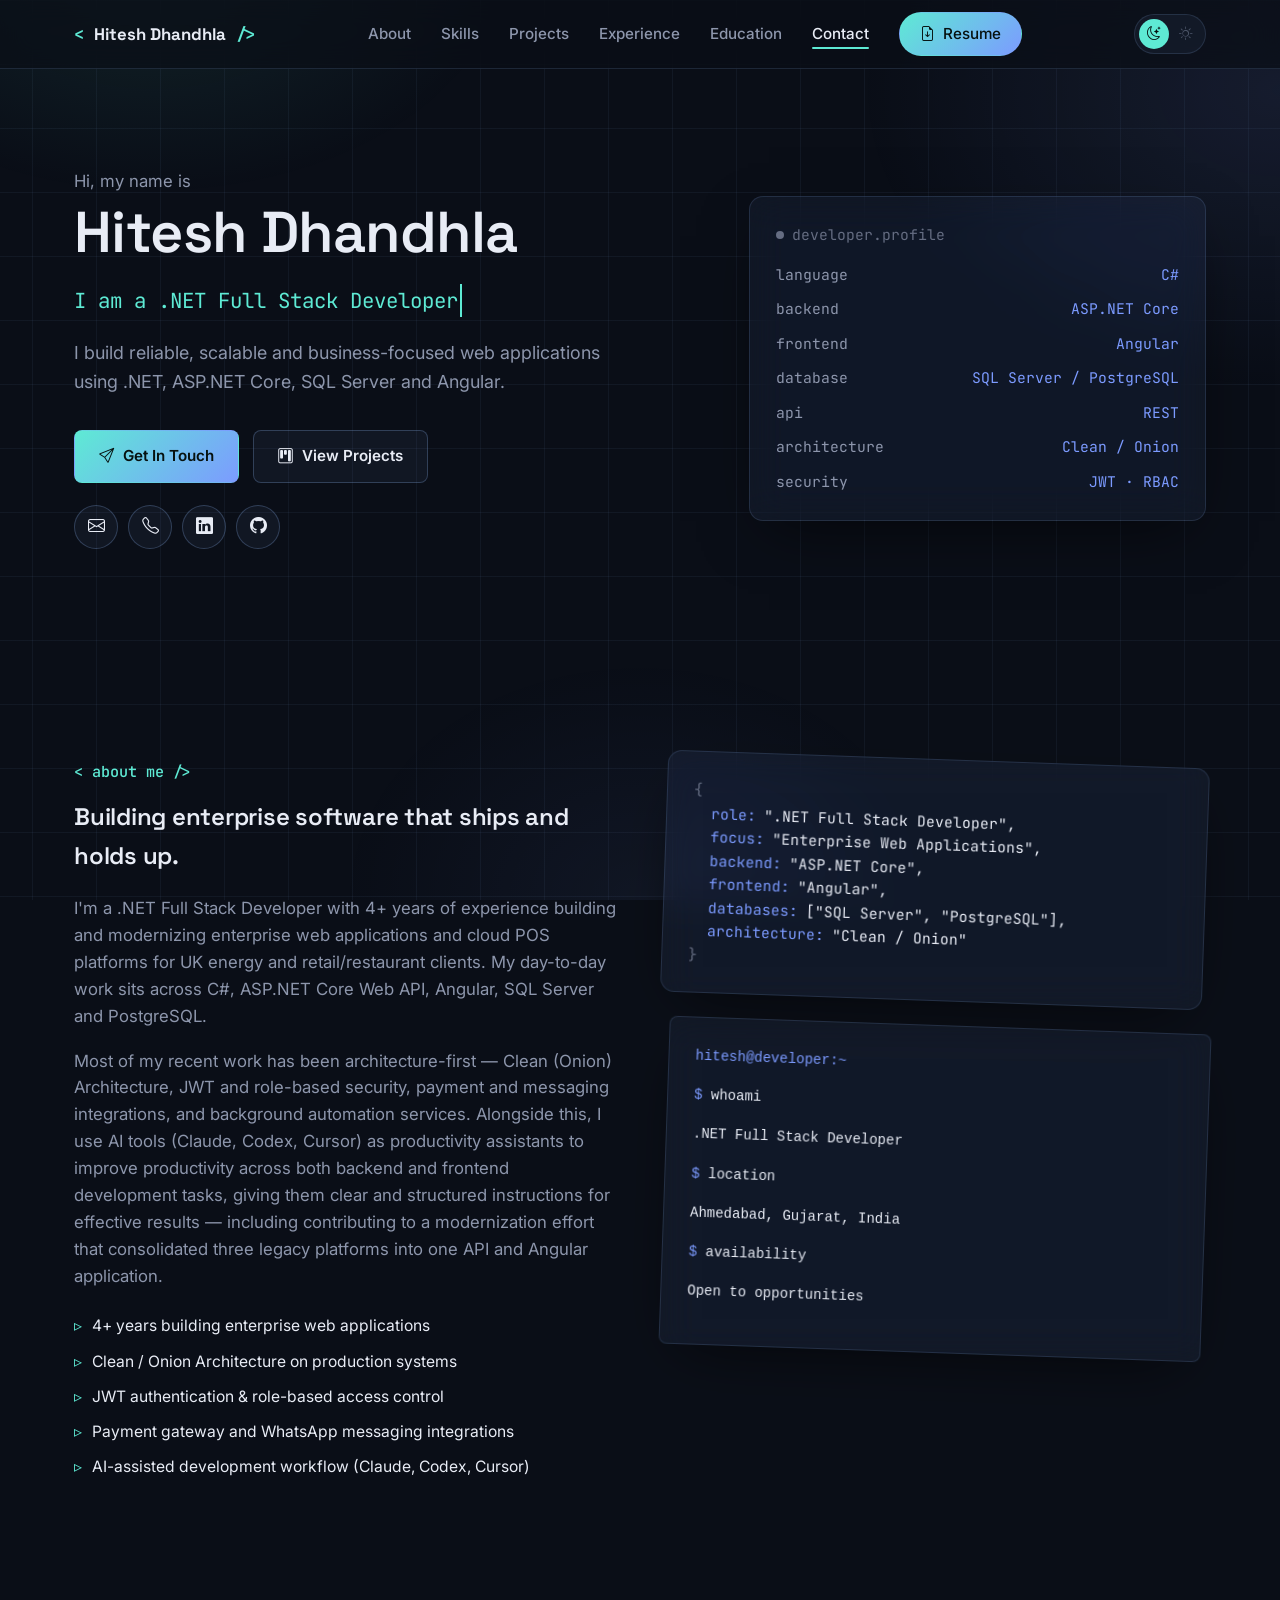
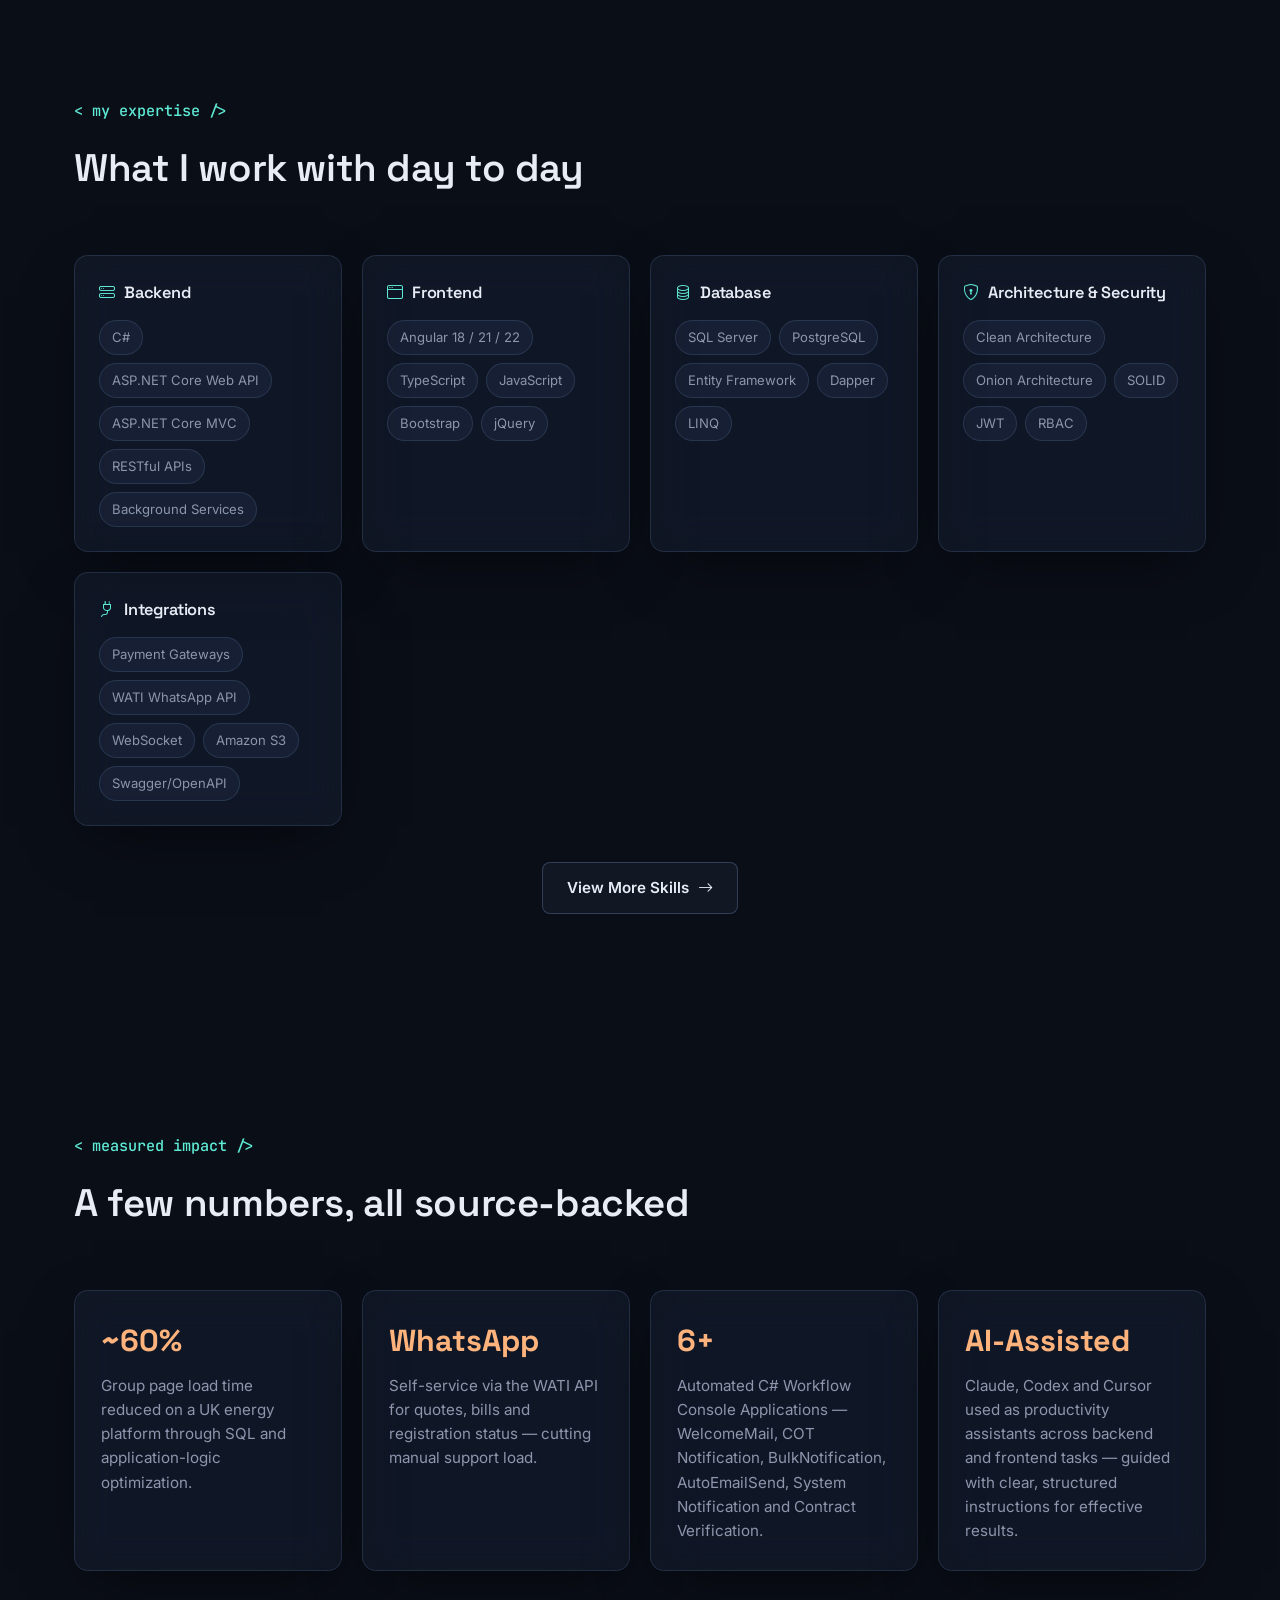
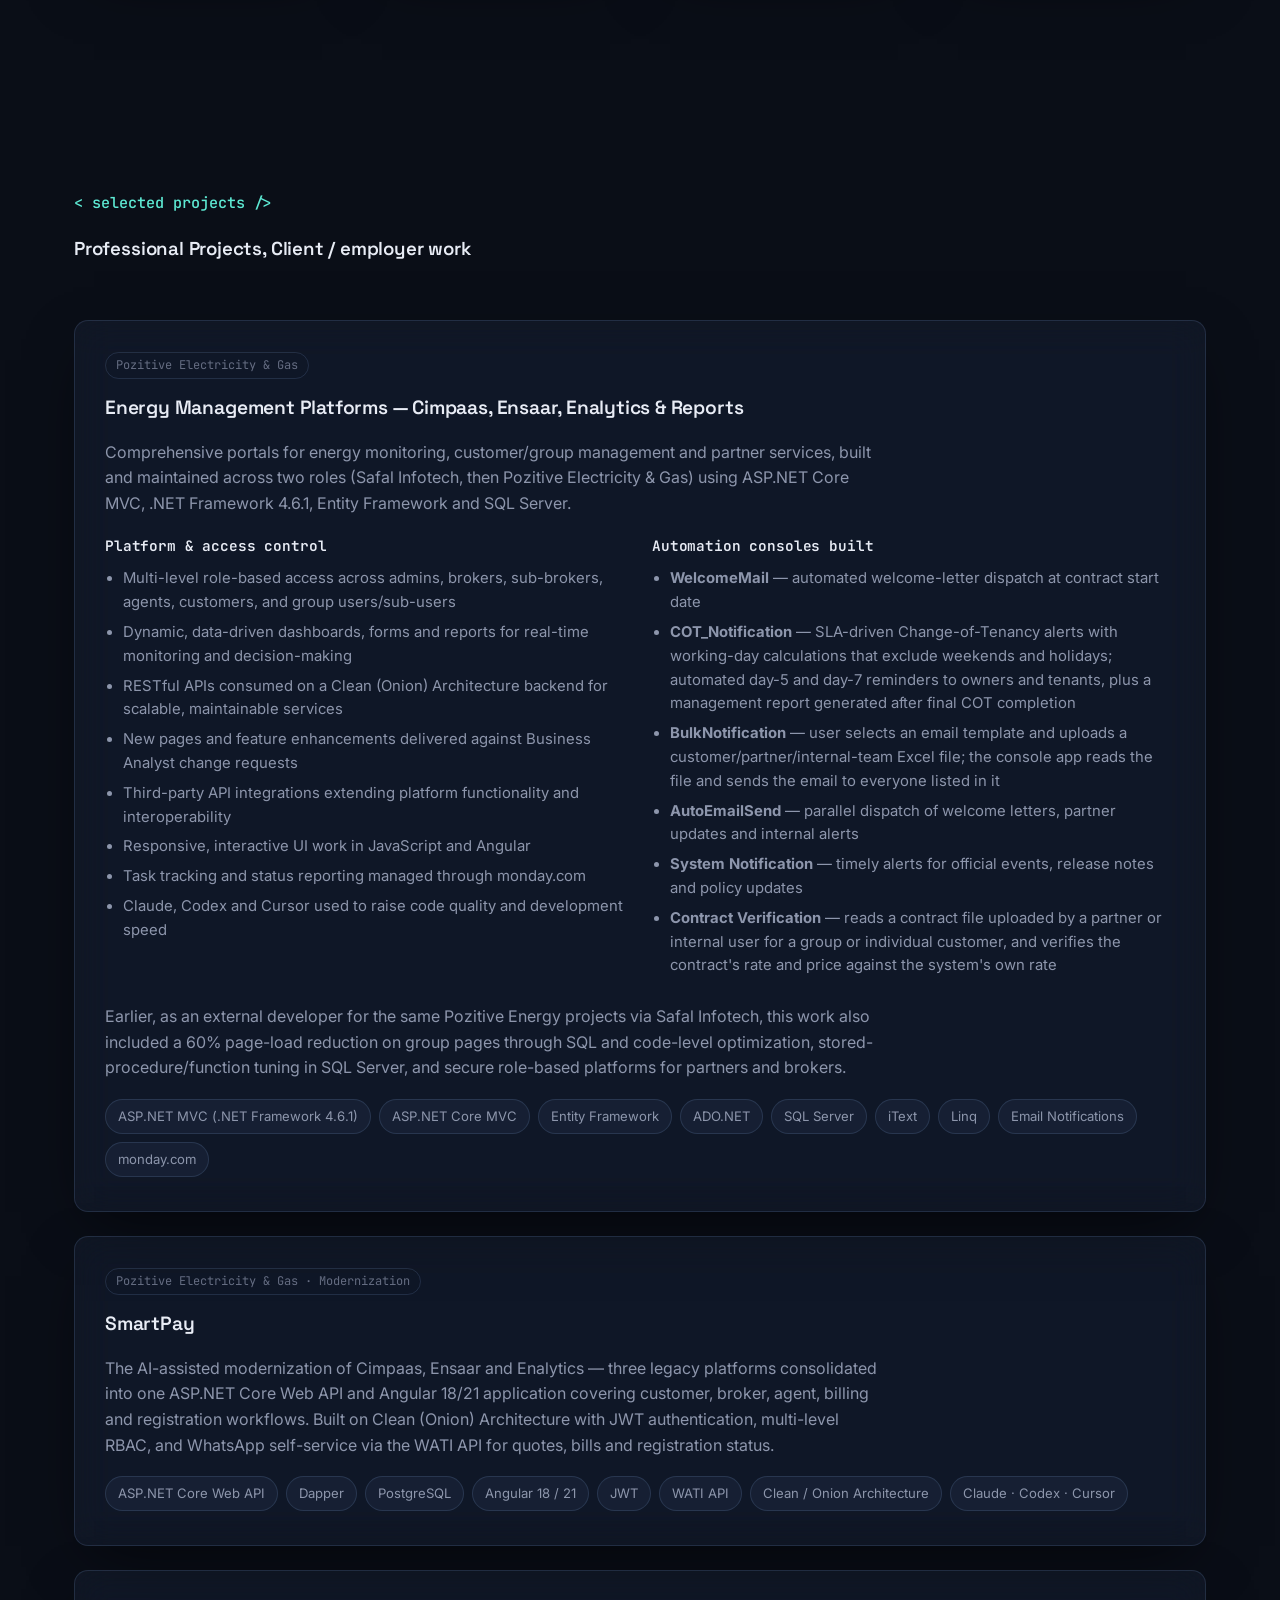
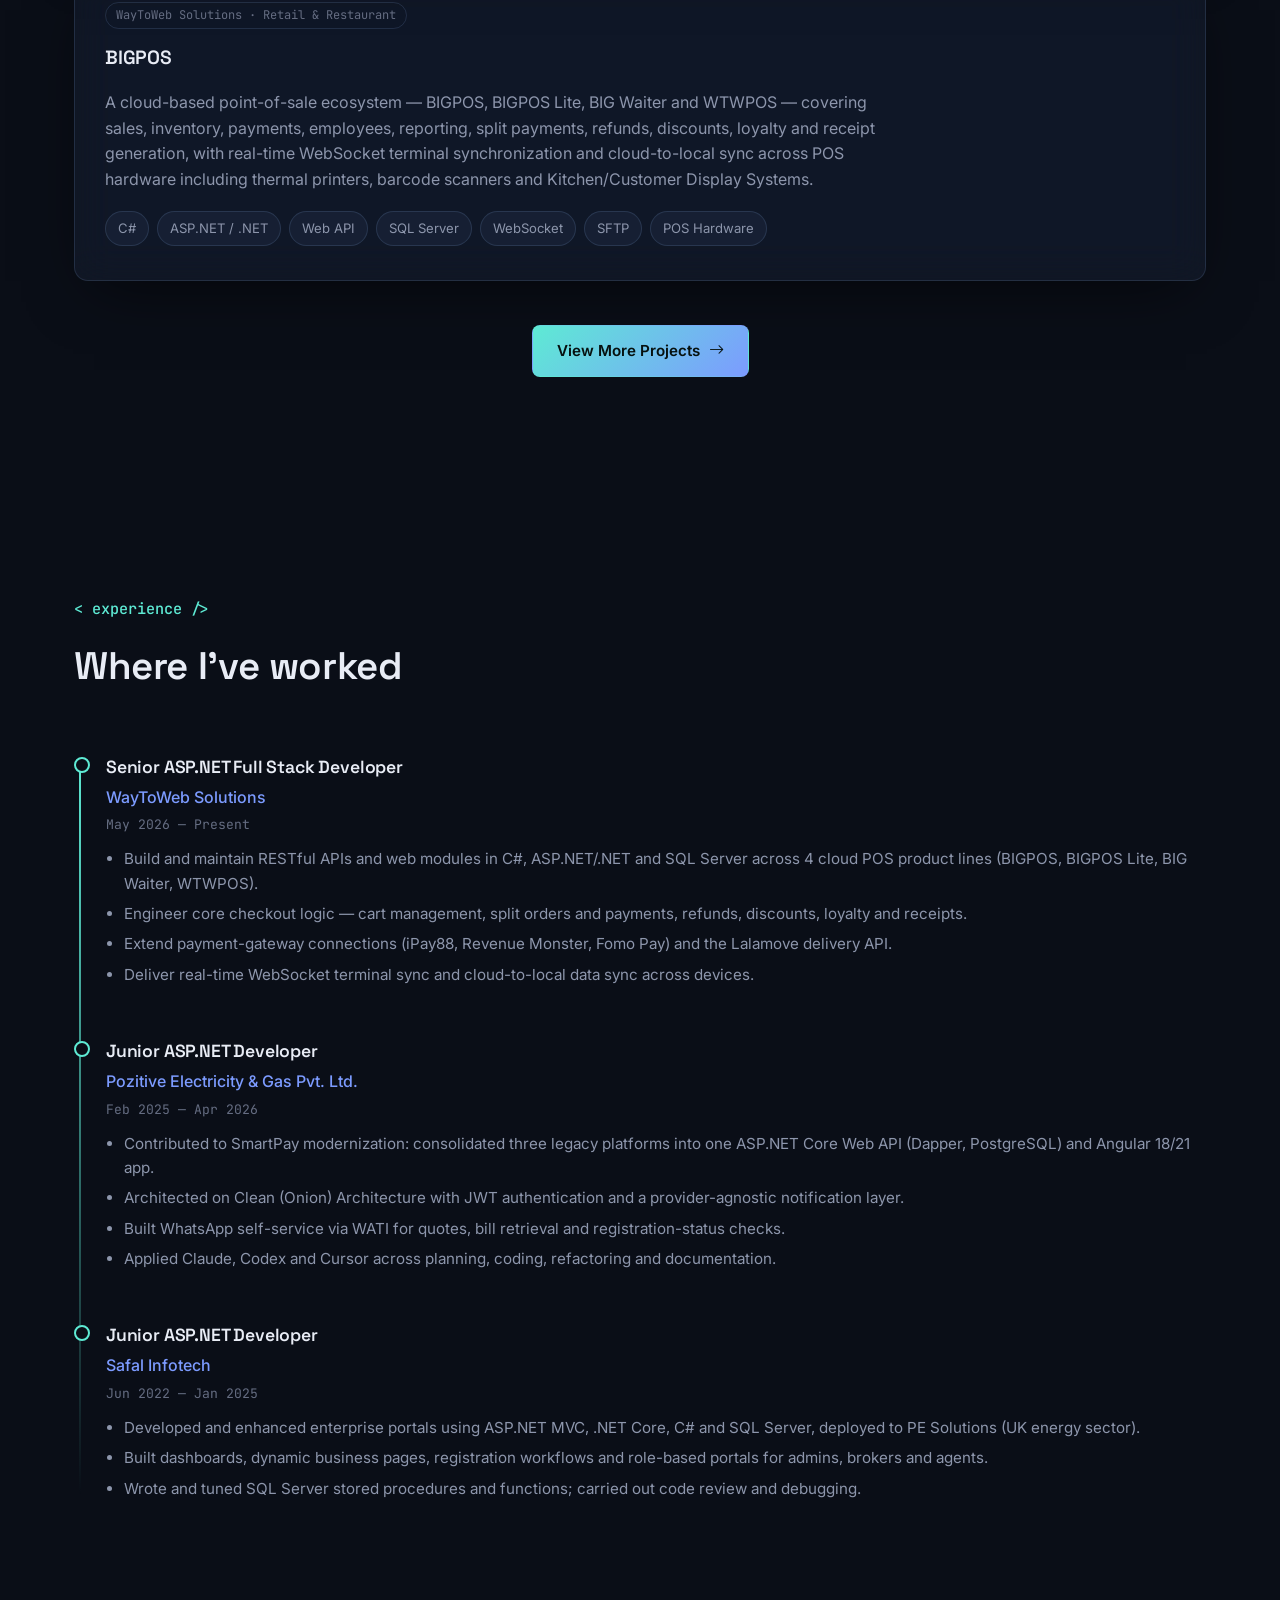
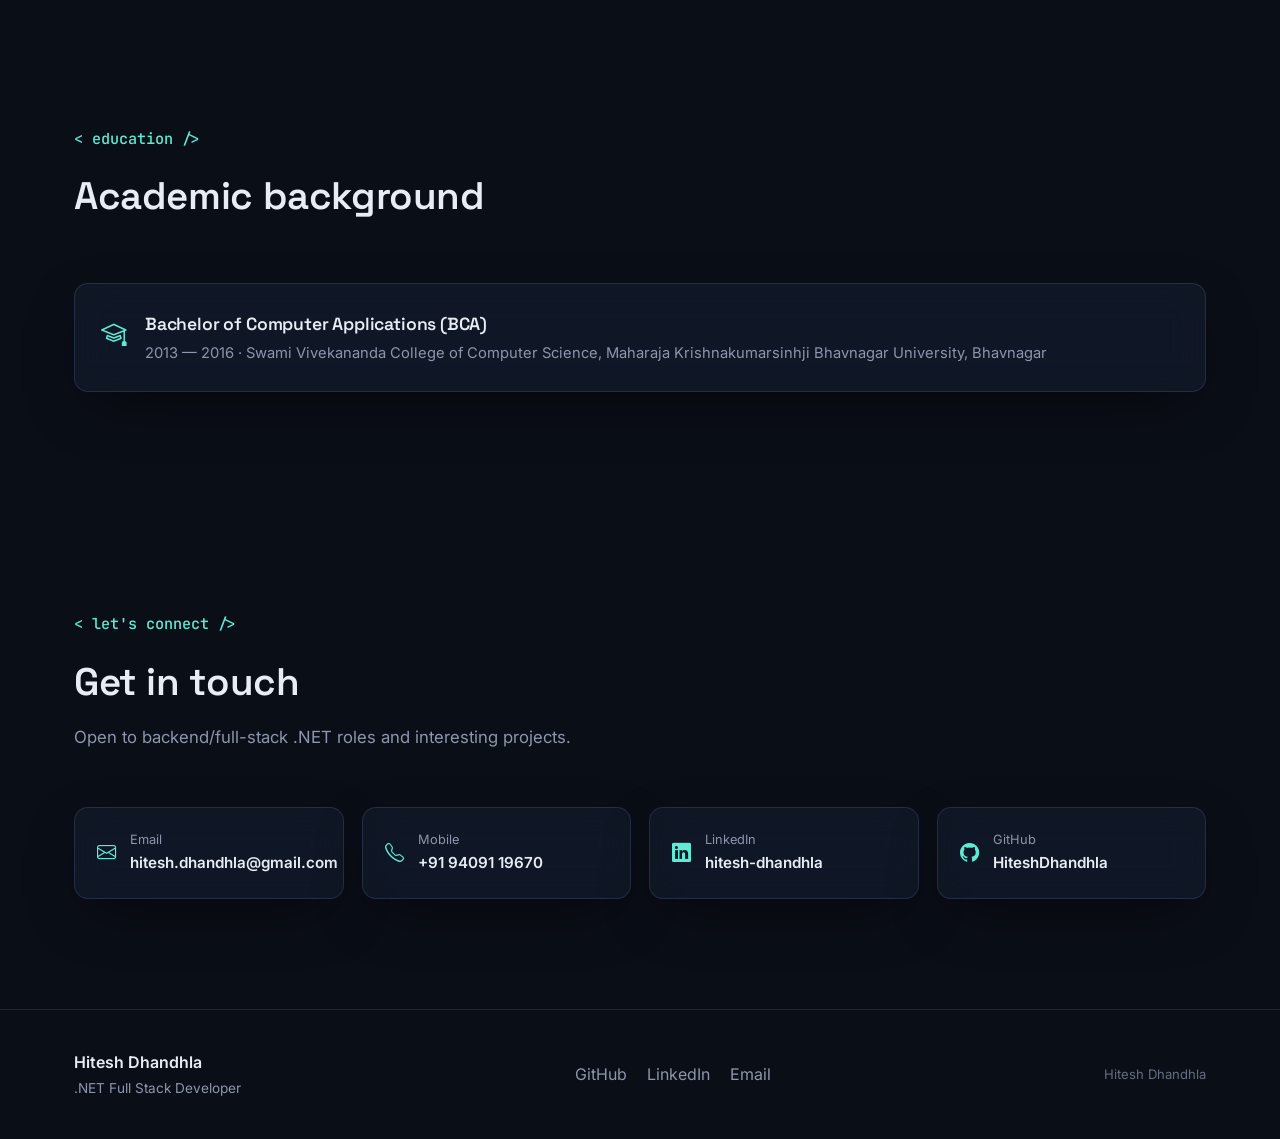
==== commit 827c0391: "Update portfolio website" ====
--- a/index.html
+++ b/index.html
@@ -38,7 +38,7 @@
         <li><a href="#experience">Experience</a></li>
         <li><a href="#education">Education</a></li>
         <li><a href="#contact">Contact</a></li>
-        <li><a class="nav-cta" href="resume/Hitesh_Dhandhla.pdf" target="_blank" rel="noopener"><i
+        <li><a class="nav-cta" href="resume/Hitesh_Dhandhla.pdf" download="Hitesh_Dhandhla.pdf"  target="_blank" rel="noopener"><i
               class="bi bi-file-earmark-arrow-down"></i> Resume</a></li>
       </ul>
 
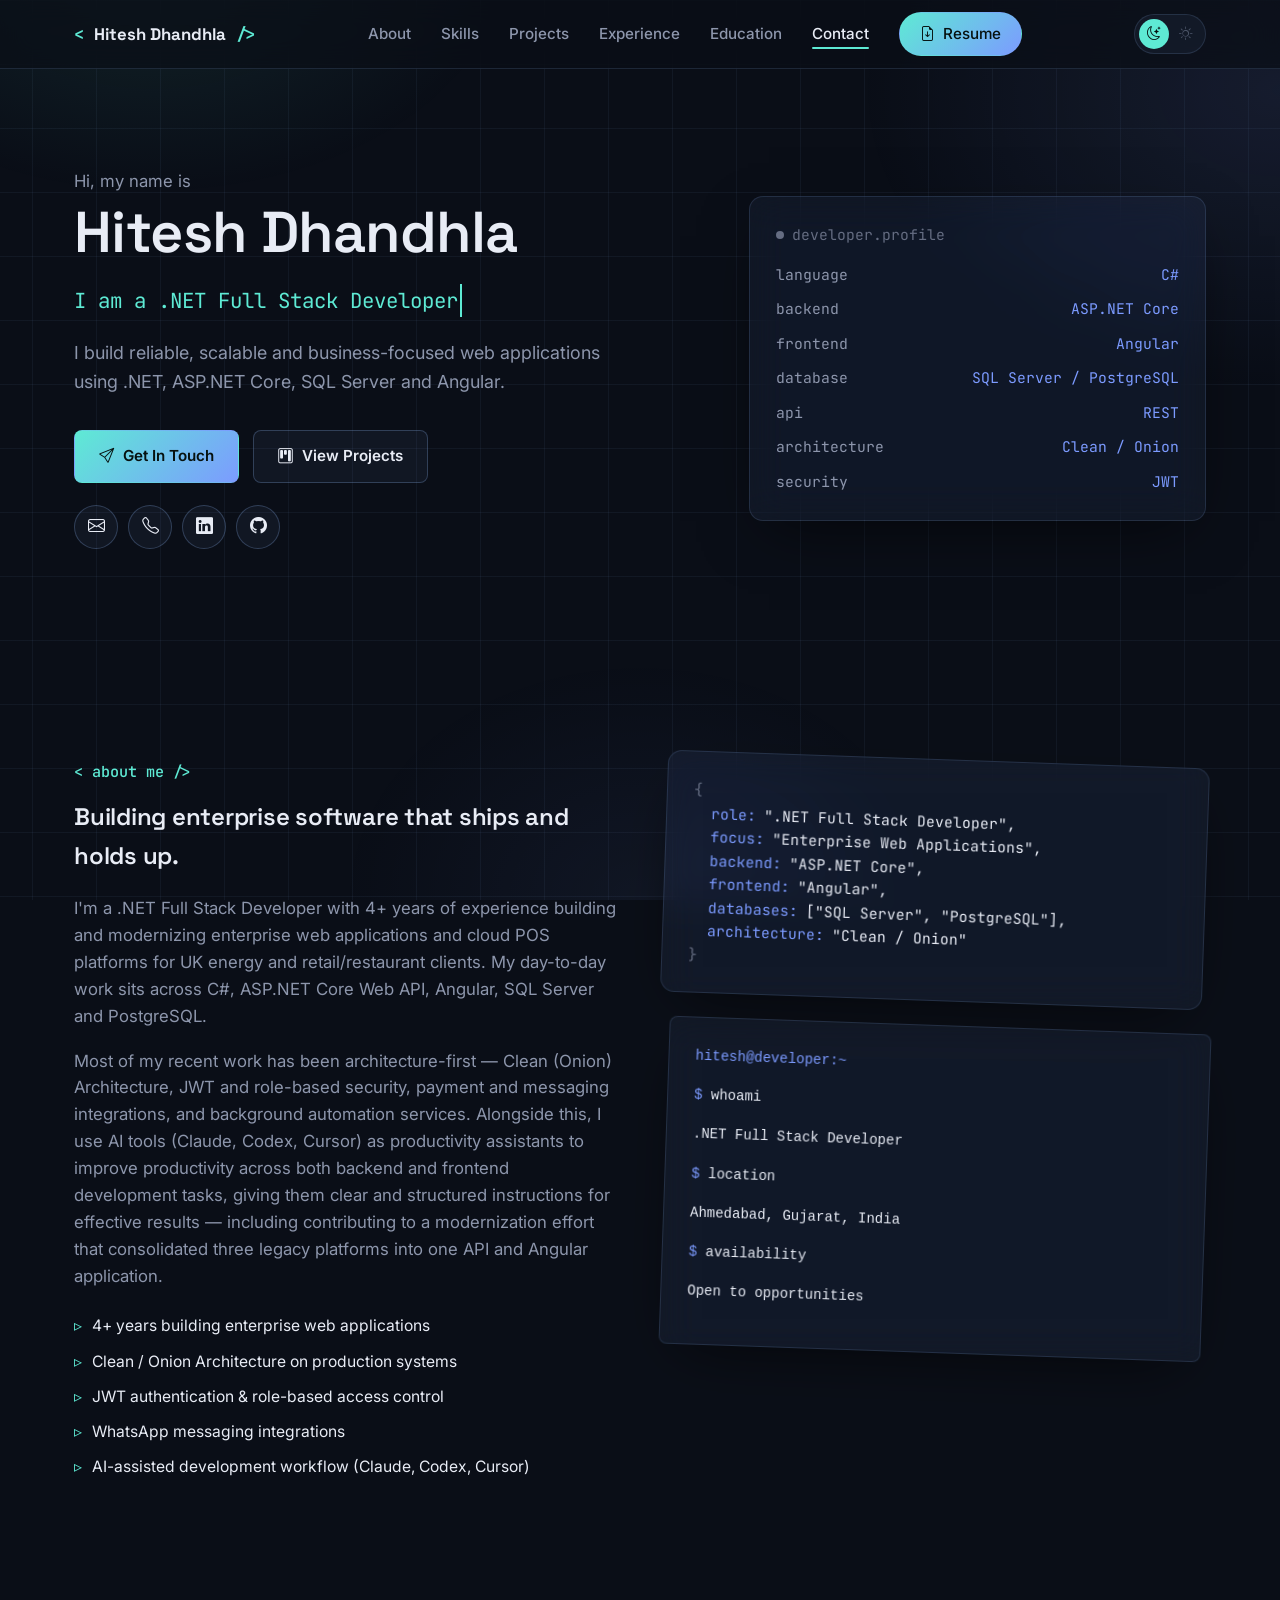
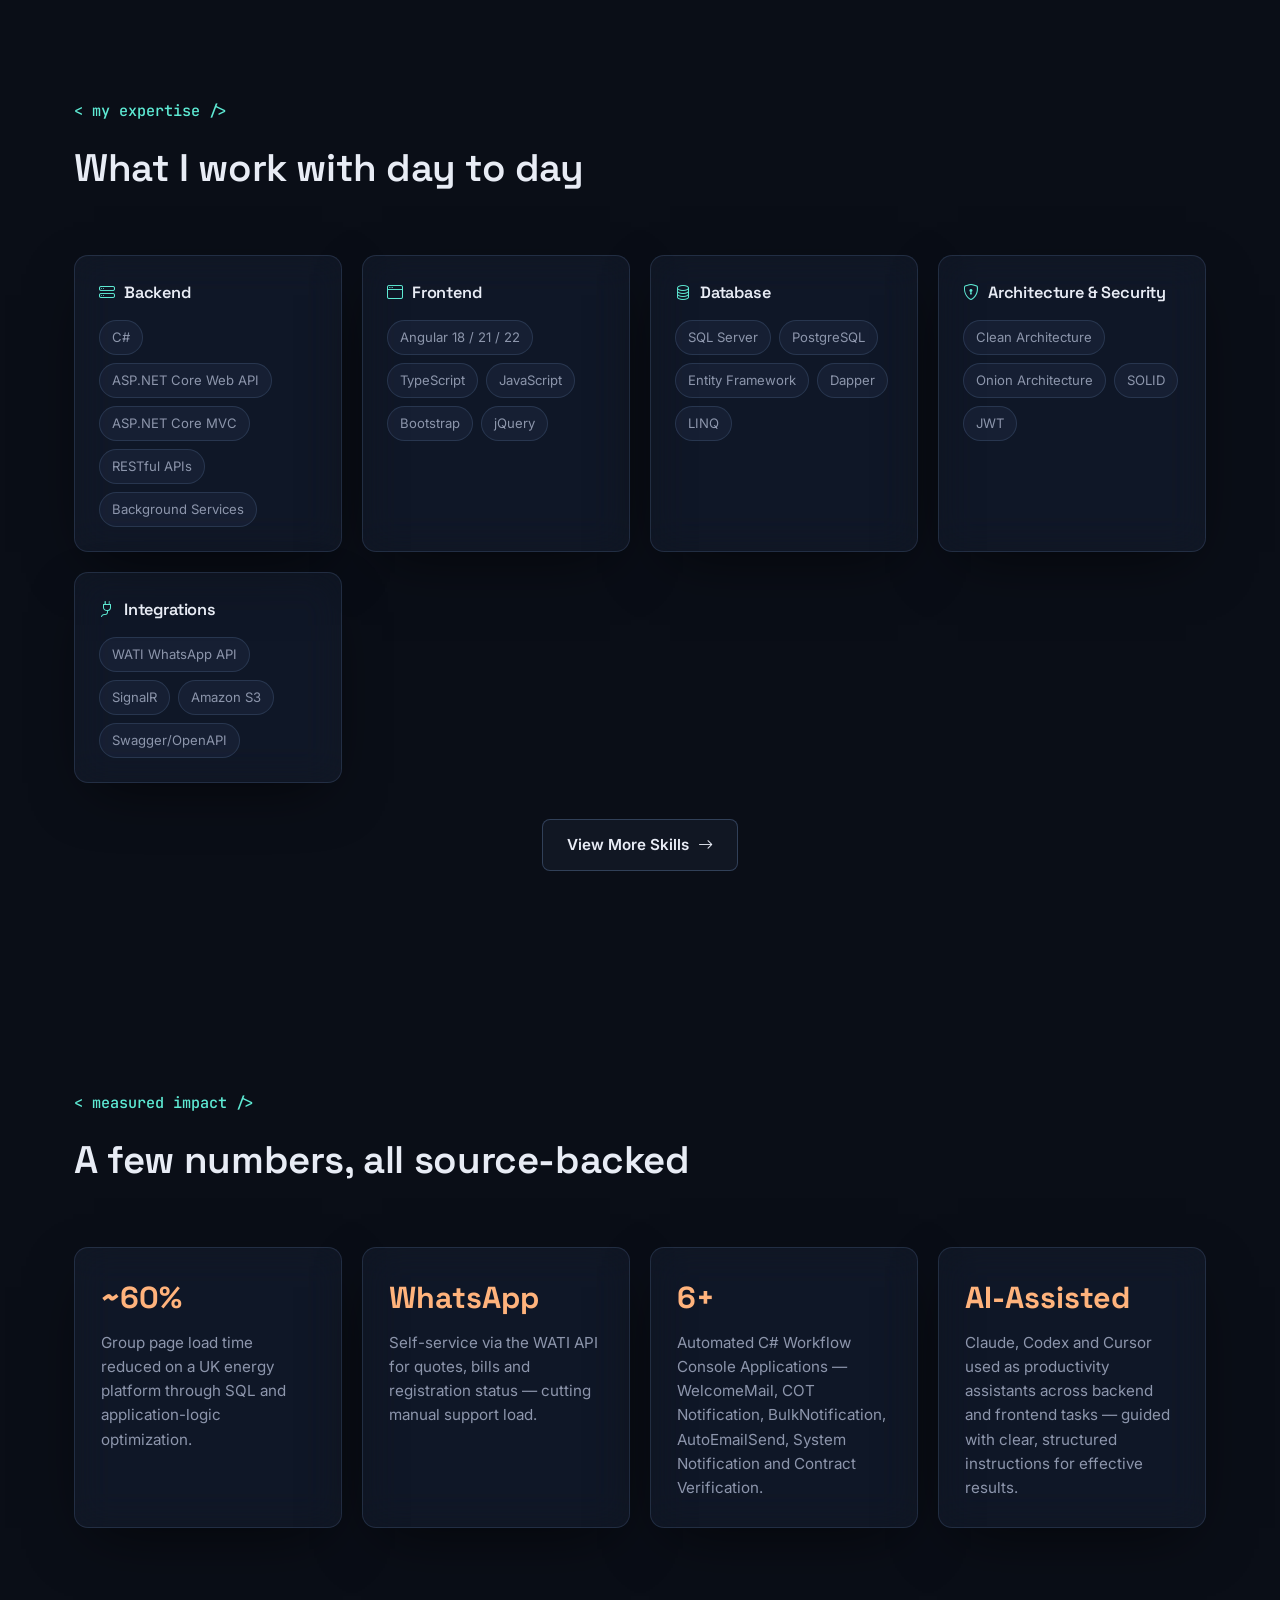
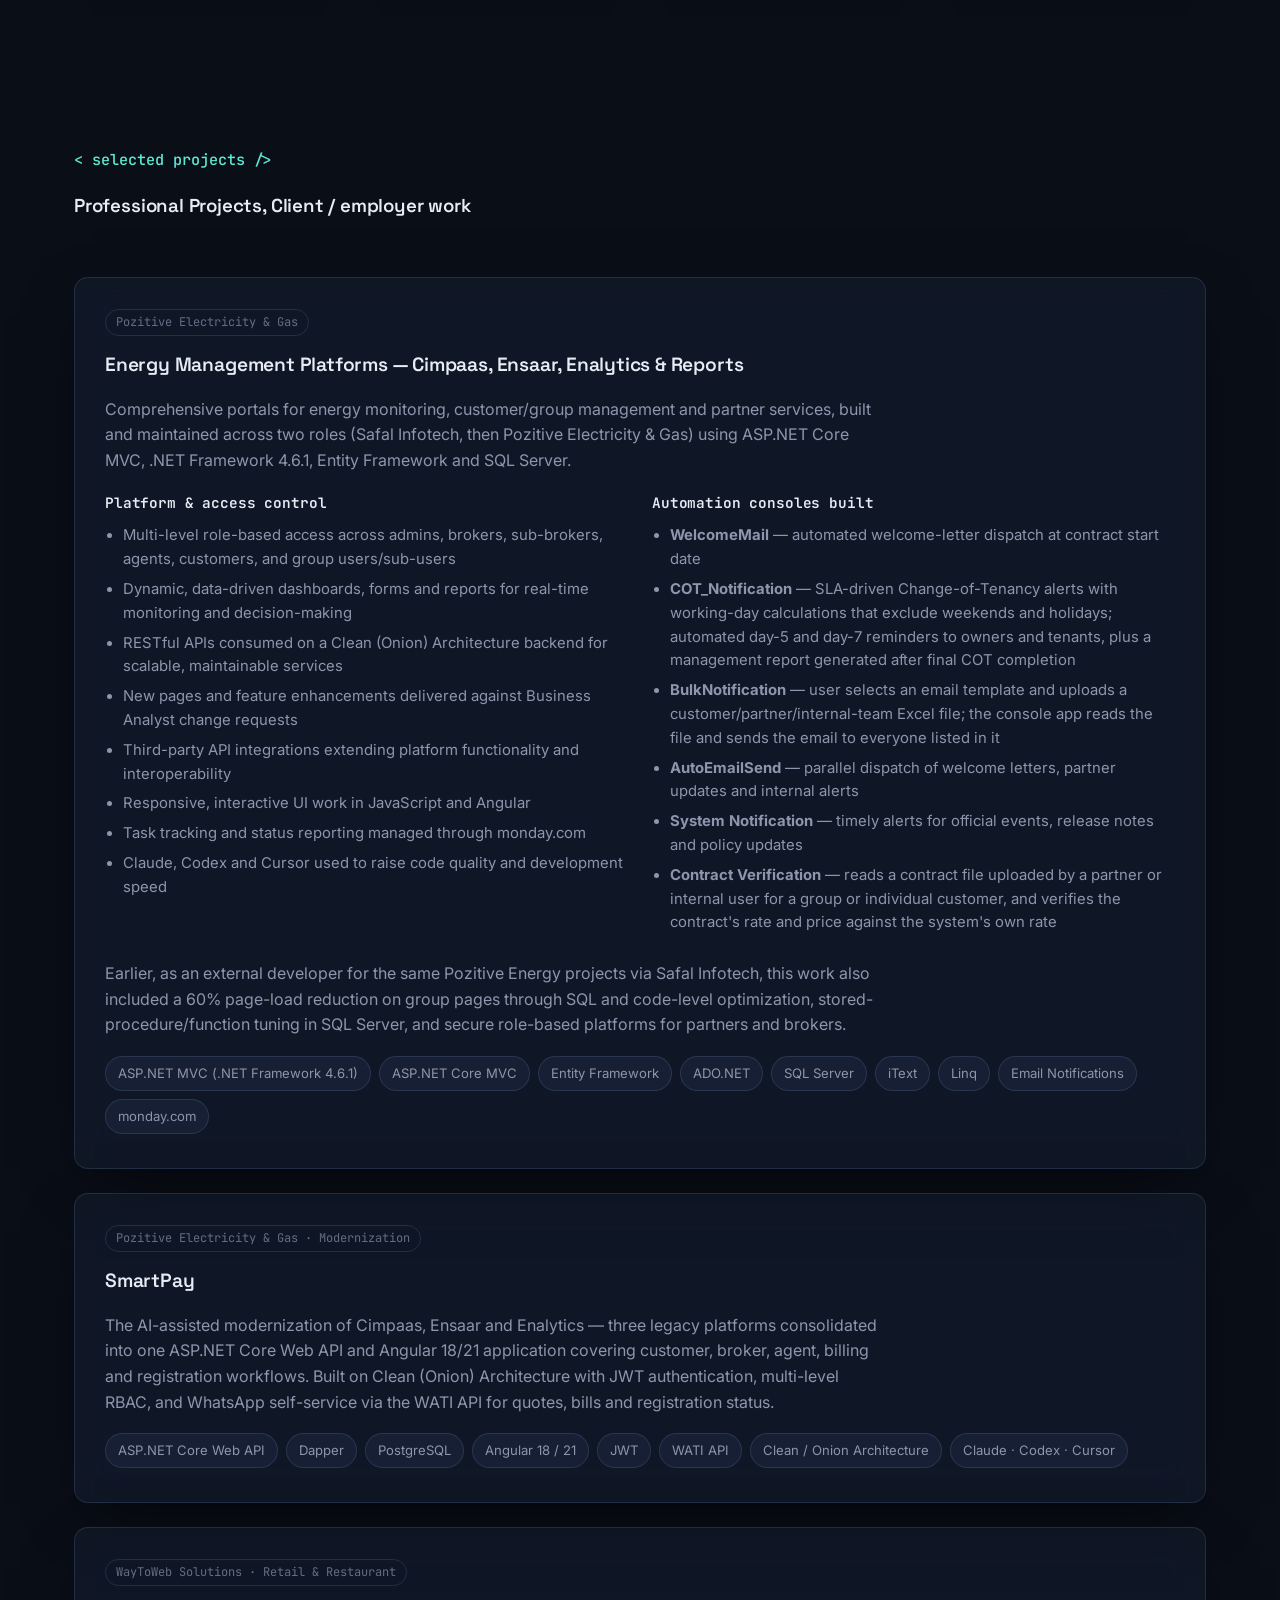
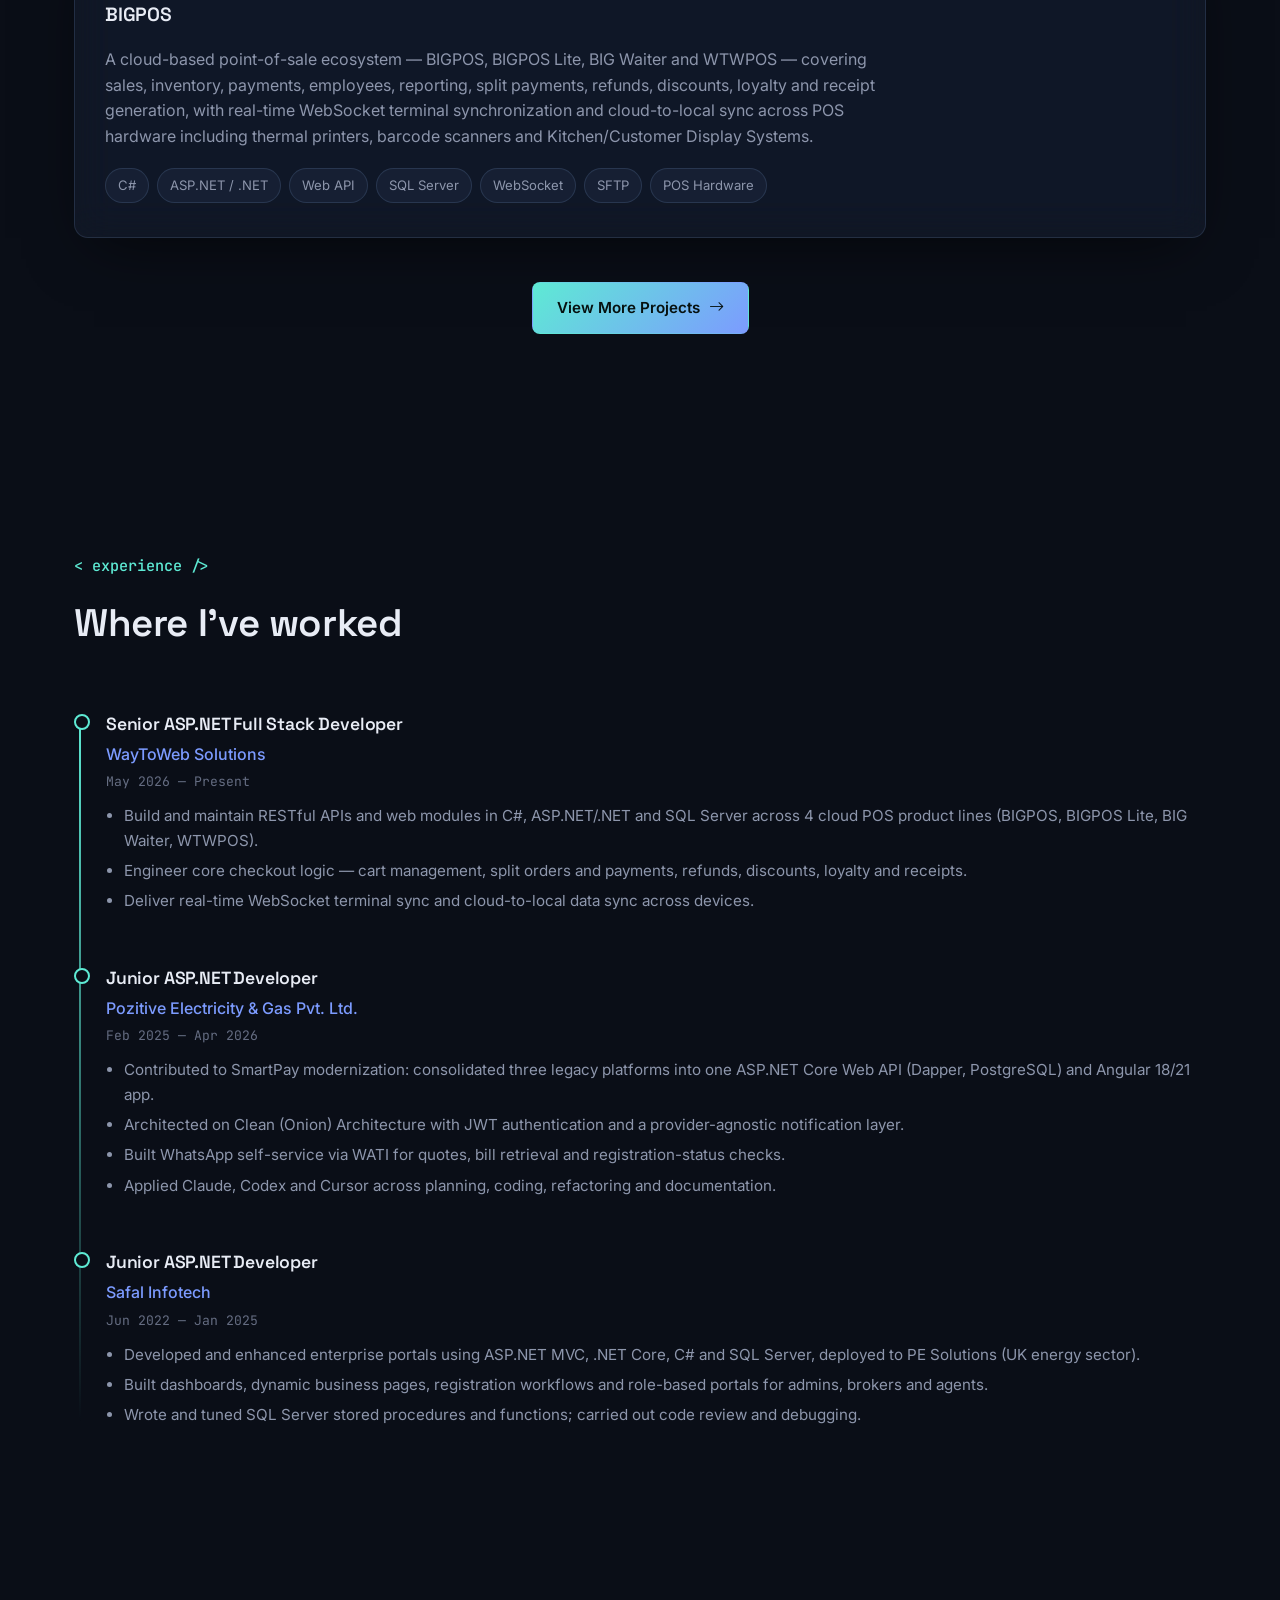
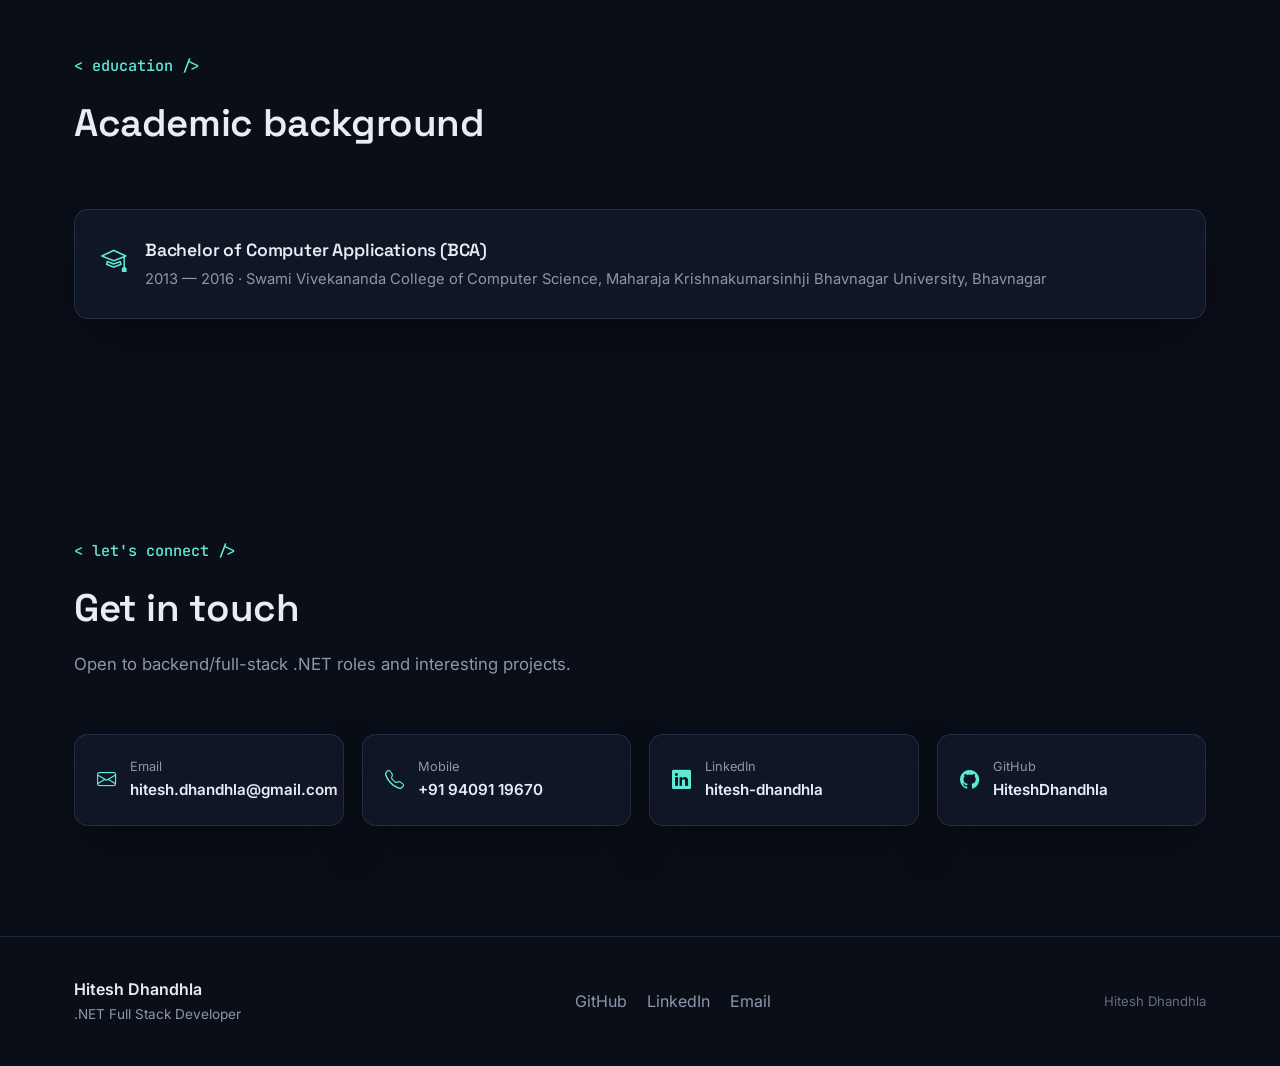
==== commit 1aac2aa6: "Update portfolio website" ====
--- a/index.html
+++ b/index.html
@@ -38,8 +38,8 @@
         <li><a href="#experience">Experience</a></li>
         <li><a href="#education">Education</a></li>
         <li><a href="#contact">Contact</a></li>
-        <li><a class="nav-cta" href="resume/Hitesh_Dhandhla.pdf" download="Hitesh_Dhandhla.pdf"  target="_blank" rel="noopener"><i
-              class="bi bi-file-earmark-arrow-down"></i> Resume</a></li>
+        <li><a class="nav-cta" href="resume/Hitesh_Dhandhla.pdf" download="Hitesh_Dhandhla.pdf" target="_blank"
+            rel="noopener"><i class="bi bi-file-earmark-arrow-down"></i> Resume</a></li>
       </ul>
 
       <div class="nav-right">
@@ -92,7 +92,8 @@
             <li><span class="key">database</span><span class="val">SQL Server / PostgreSQL</span></li>
             <li><span class="key">api</span><span class="val">REST</span></li>
             <li><span class="key">architecture</span><span class="val">Clean / Onion</span></li>
-            <li><span class="key">security</span><span class="val">JWT · RBAC</span></li>
+            <!-- <li><span class="key">security</span><span class="val">JWT · RBAC</span></li> -->
+            <li><span class="key">security</span><span class="val">JWT</span></li>
           </ul>
         </div>
       </div>
@@ -121,7 +122,8 @@
               <li>4+ years building enterprise web applications</li>
               <li>Clean / Onion Architecture on production systems</li>
               <li>JWT authentication &amp; role-based access control</li>
-              <li>Payment gateway and WhatsApp messaging integrations</li>
+              <li>WhatsApp messaging integrations</li>
+              <!-- <li>Payment gateway and WhatsApp messaging integrations</li> -->
               <li>AI-assisted development workflow (Claude, Codex, Cursor)</li>
             </ul>
           </div>
@@ -188,16 +190,21 @@
           <div class="glass skill-card">
             <h3><i class="bi bi-shield-lock"></i> Architecture &amp; Security</h3>
             <div class="chip-row">
-              <span class="chip">Clean Architecture</span><span class="chip">Onion Architecture</span><span
-                class="chip">SOLID</span><span class="chip">JWT</span><span class="chip">RBAC</span>
+              <span class="chip">Clean Architecture</span>
+              <span class="chip">Onion Architecture</span>
+              <span class="chip">SOLID</span>
+              <span class="chip">JWT</span>
+              <!-- <span class="chip">RBAC</span> -->
             </div>
           </div>
           <div class="glass skill-card">
             <h3><i class="bi bi-plug"></i> Integrations</h3>
             <div class="chip-row">
-              <span class="chip">Payment Gateways</span><span class="chip">WATI WhatsApp API</span><span
-                class="chip">WebSocket</span><span class="chip">Amazon S3</span><span
-                class="chip">Swagger/OpenAPI</span>
+              <!-- <span class="chip">Payment Gateways</span> -->
+              <span class="chip">WATI WhatsApp API</span>
+              <span class="chip">SignalR </span>
+              <span class="chip">Amazon S3</span>
+              <span class="chip">Swagger/OpenAPI</span>
             </div>
           </div>
         </div>
@@ -392,8 +399,8 @@
                 product lines (BIGPOS, BIGPOS Lite, BIG Waiter, WTWPOS).</li>
               <li>Engineer core checkout logic — cart management, split orders and payments, refunds, discounts, loyalty
                 and receipts.</li>
-              <li>Extend payment-gateway connections (iPay88, Revenue Monster, Fomo Pay) and the Lalamove delivery API.
-              </li>
+              <!-- <li>Extend payment-gateway connections (iPay88, Revenue Monster, Fomo Pay) and the Lalamove delivery API.
+              </li> -->
               <li>Deliver real-time WebSocket terminal sync and cloud-to-local data sync across devices.</li>
             </ul>
           </div>
